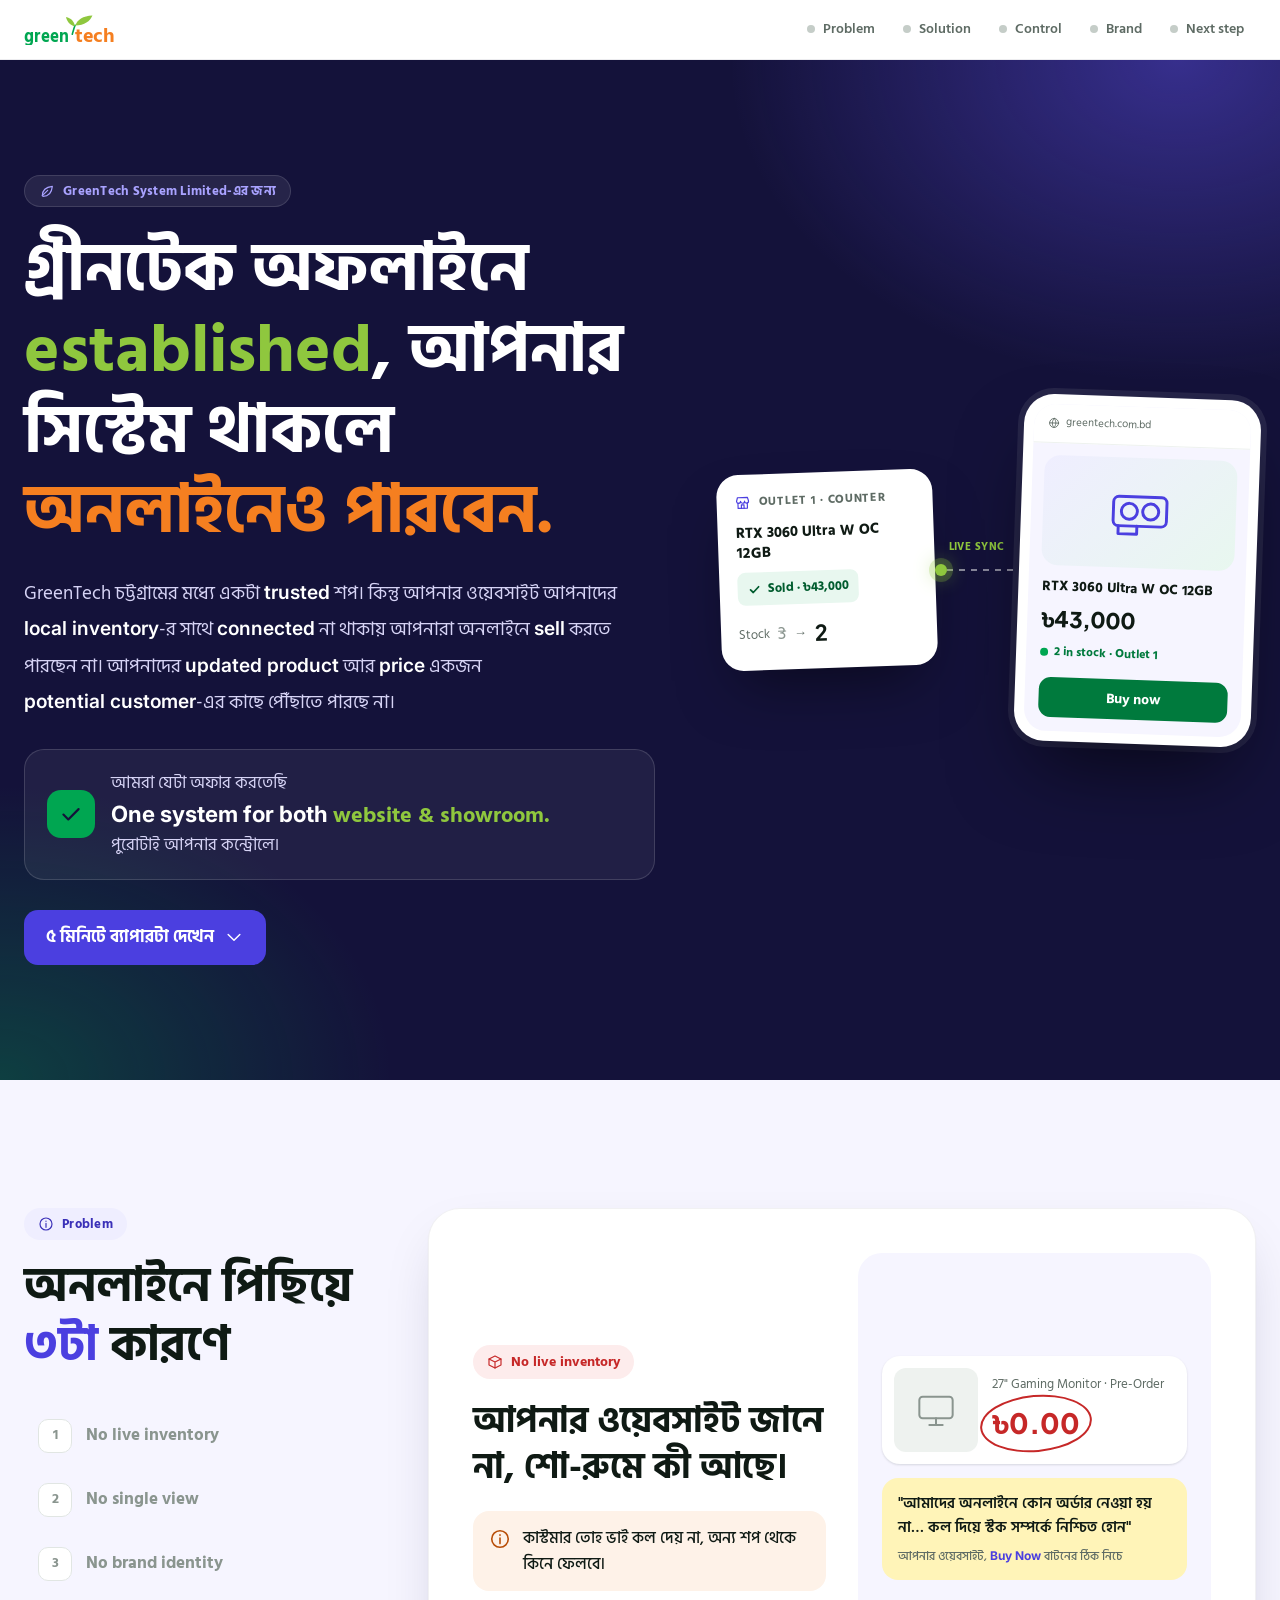
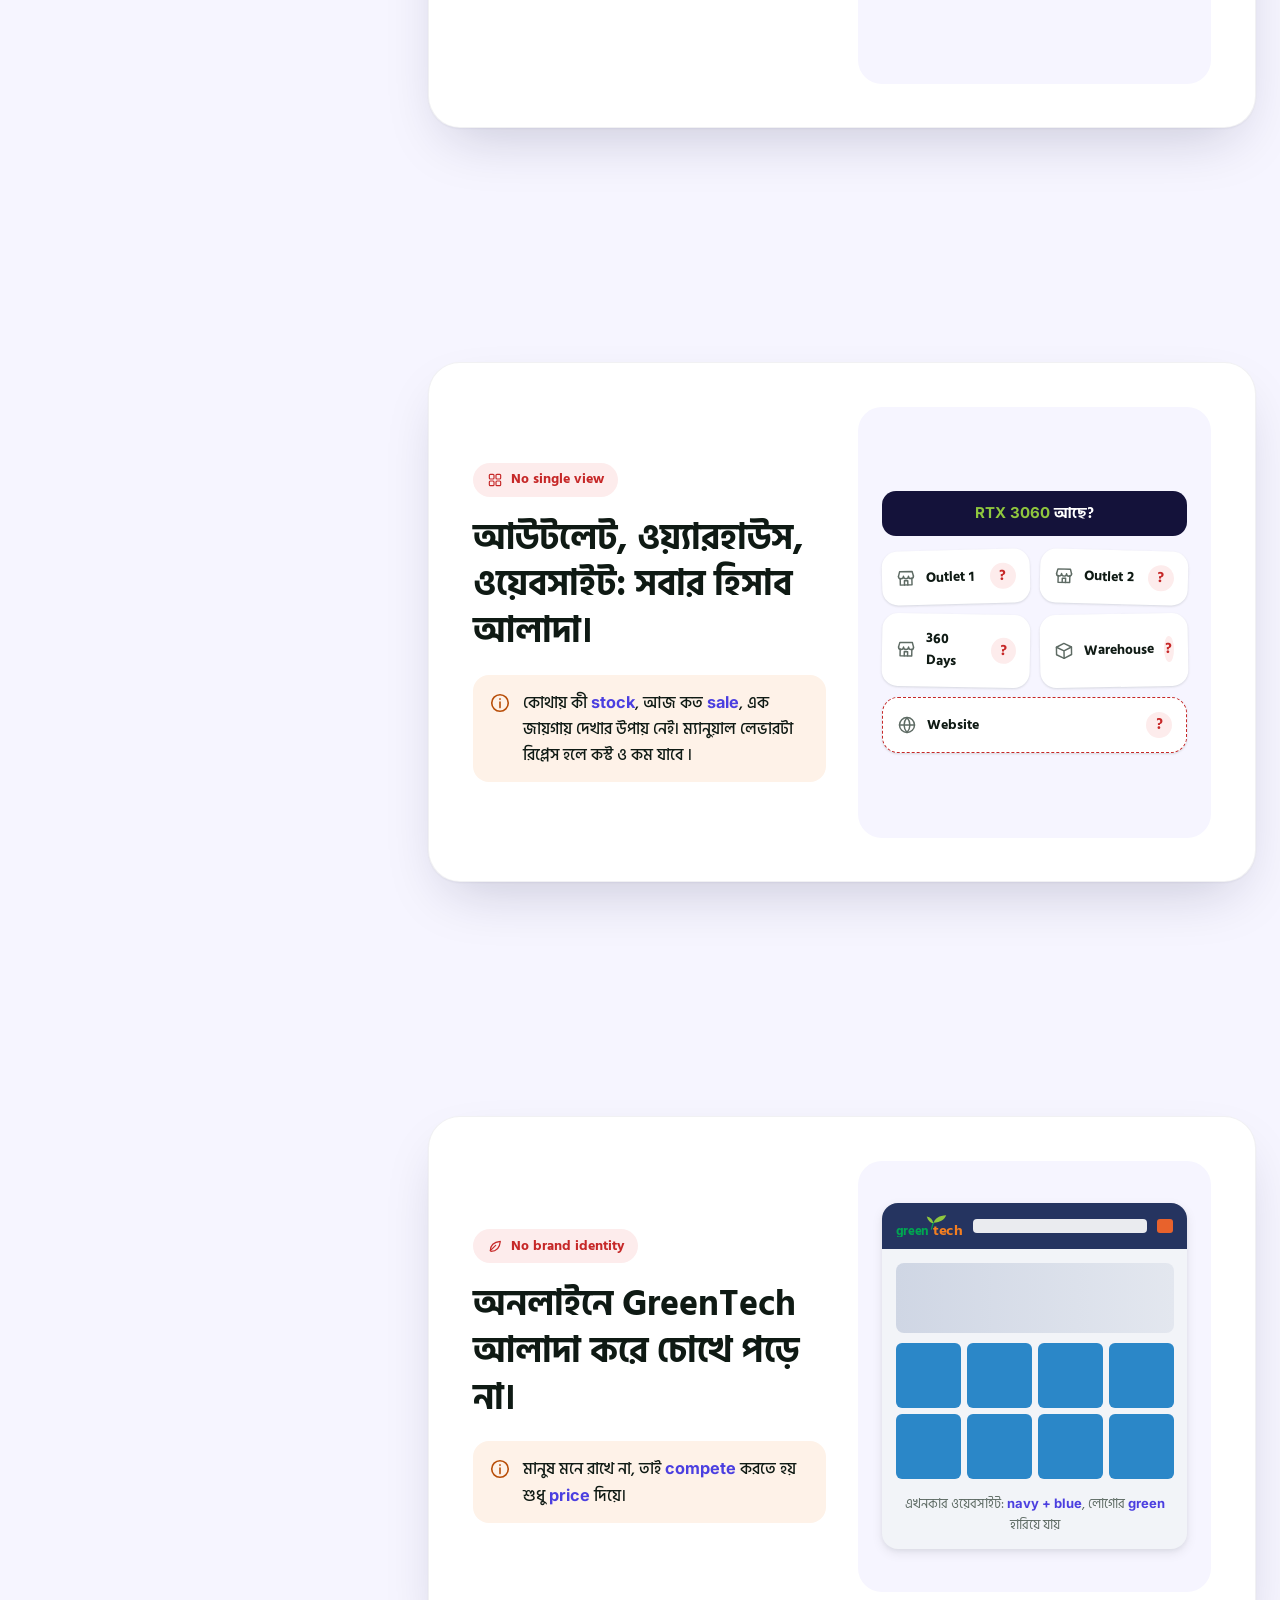
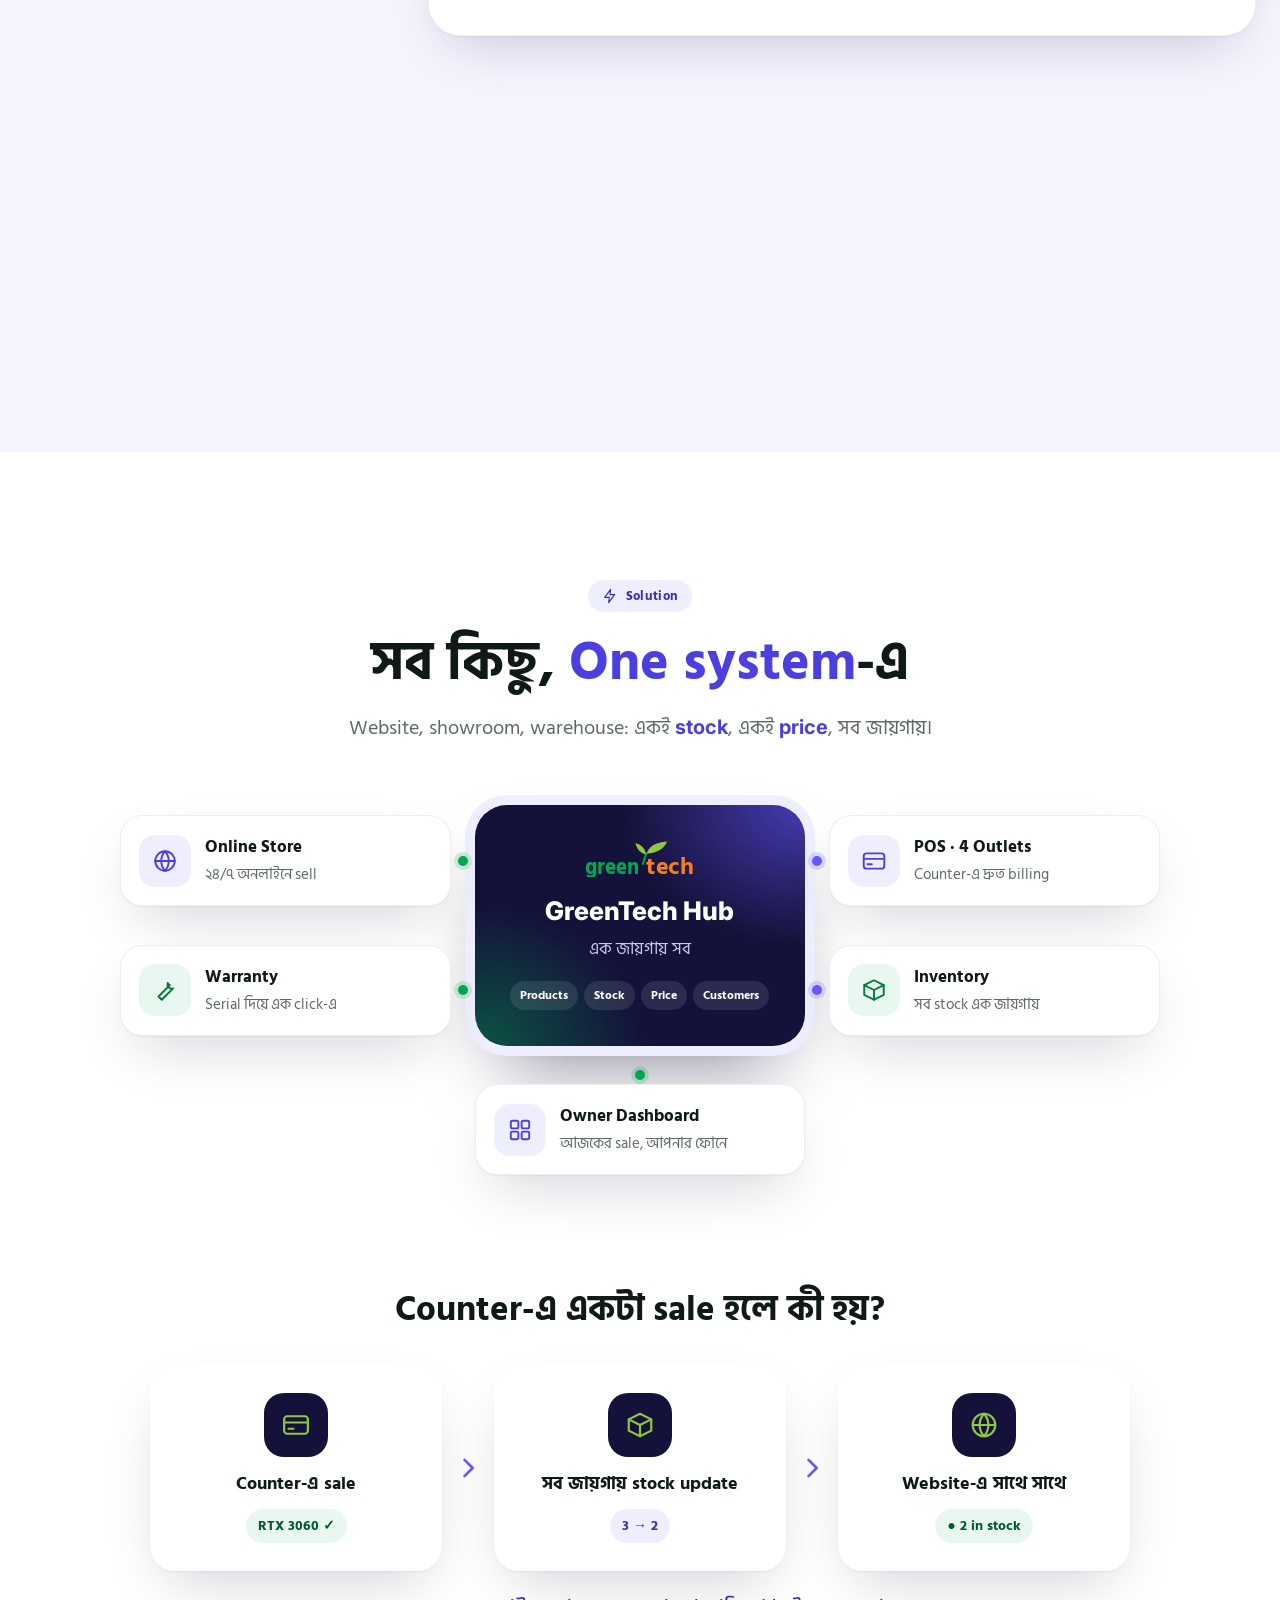
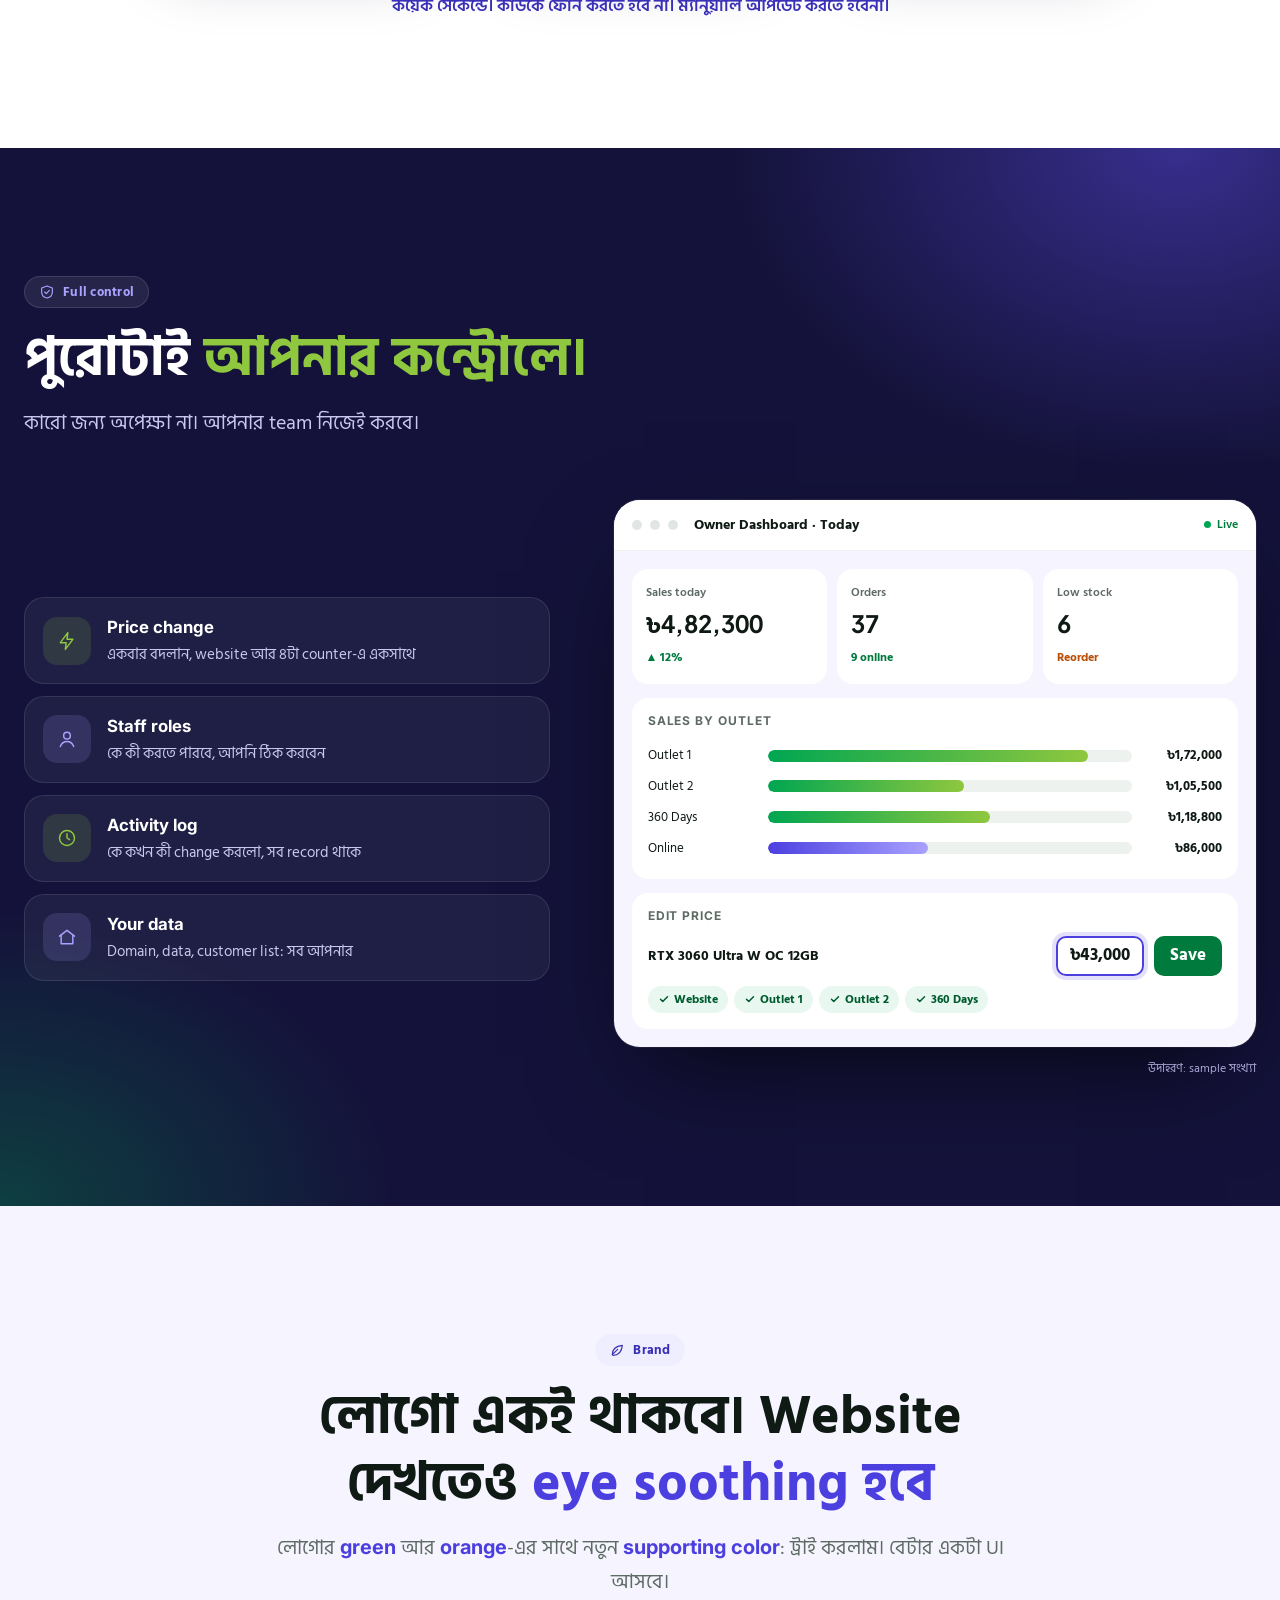
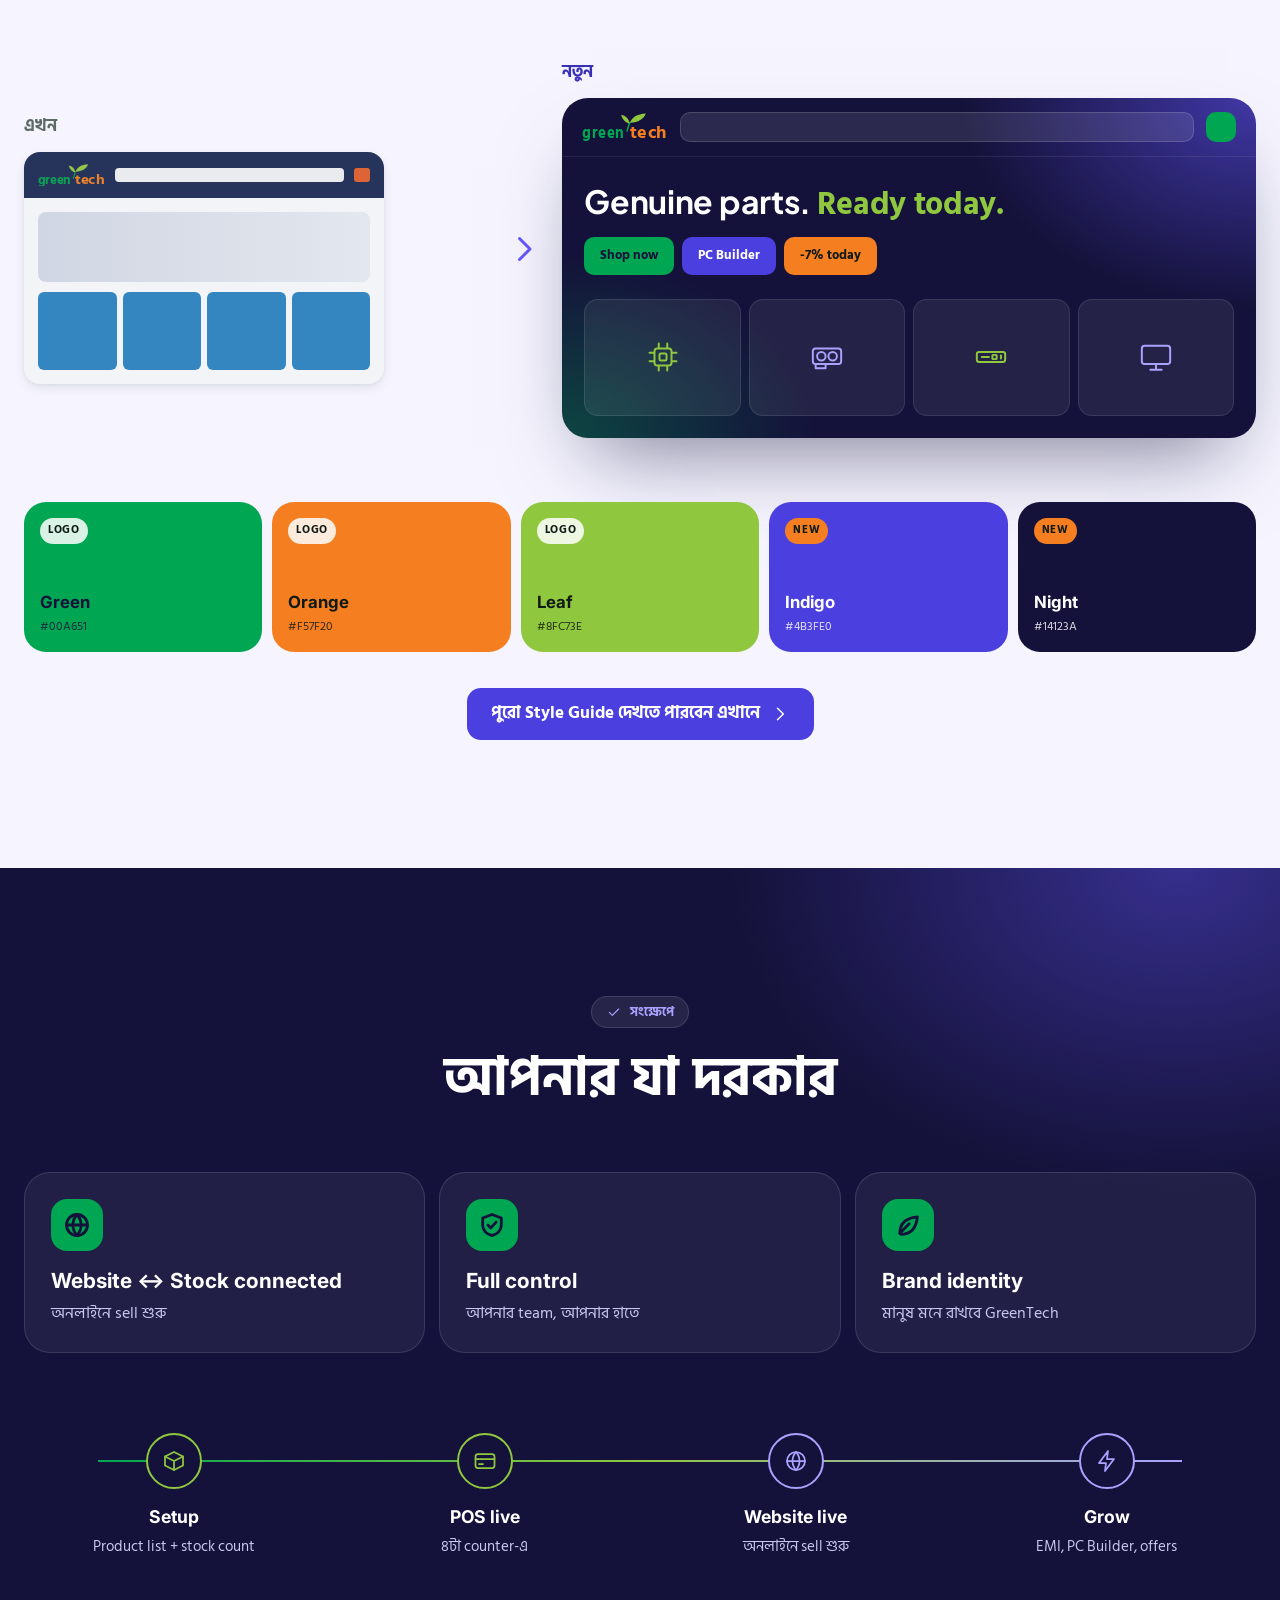
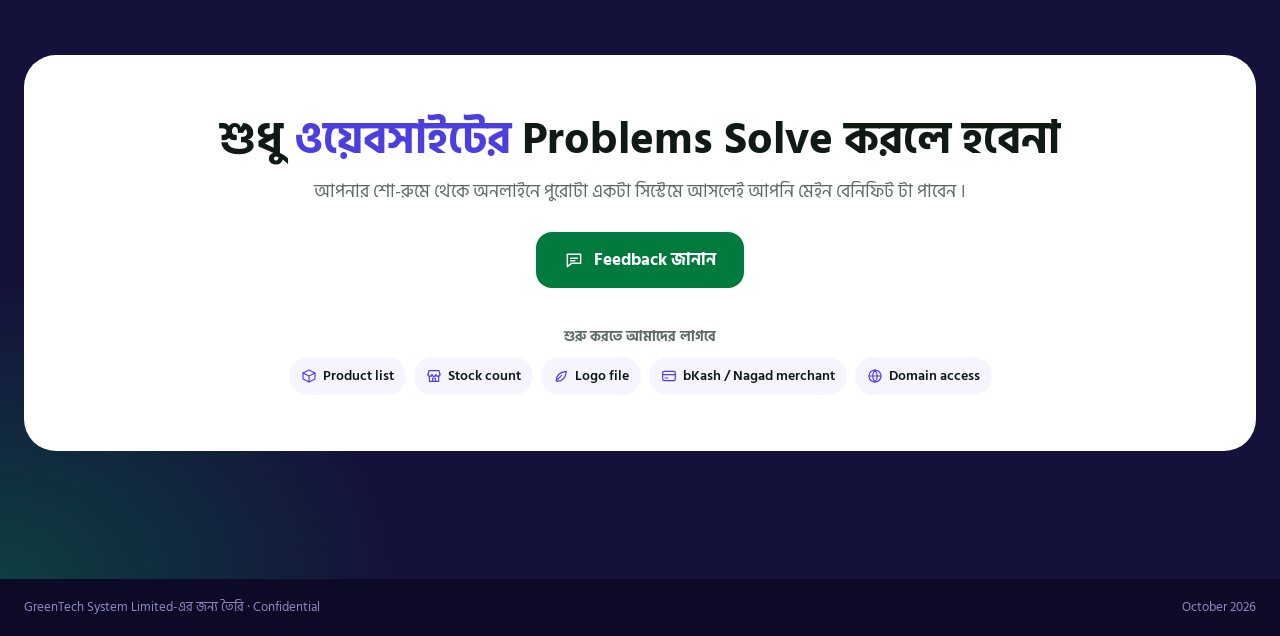
==== index.html @ 2c5db4b5 "GreenTech proposal, style guide and draft designs - Proposal as the main page (index.html): Bangla-f" ====
<!doctype html>
<html lang="bn">
  <head>
    <meta charset="utf-8" />
    <meta name="viewport" content="width=device-width, initial-scale=1" />
    <title>GreenTech — One System for Website &amp; Showroom</title>
    <meta
      name="description"
      content="GreenTech System Limited-এর জন্য প্রস্তাব: website আর showroom-এর জন্য one system — live stock, POS, full control।"
    />
    <meta name="theme-color" content="#14123A" />
    <meta name="robots" content="noindex" />
    <link rel="icon" href="assets/img/favicon.svg" type="image/svg+xml" />
    <link rel="preconnect" href="https://fonts.googleapis.com" />
    <link rel="preconnect" href="https://fonts.gstatic.com" crossorigin />
    <link
      href="https://fonts.googleapis.com/css2?family=Anek+Bangla:wght@600;700;800&family=Hind+Siliguri:wght@400;500;600;700&family=Inter:wght@400;500;600;700;800&family=Nunito:wght@900&family=Plus+Jakarta+Sans:wght@700;800&display=swap"
      rel="stylesheet"
    />
    <link rel="stylesheet" href="assets/css/tokens.css" />
    <link rel="stylesheet" href="assets/css/main.css" />
    <link rel="stylesheet" href="assets/css/proposal.css" />
    <script src="assets/js/icons.js" defer></script>
    <script src="assets/js/proposal.js"></script>
  </head>
  <body>
    <a class="skip-link" href="#problem">মূল অংশে যান</a>

    <!-- ================= TOP BAR ================= -->
    <header class="pbar">
      <div class="container">
        <a href="#top" class="logo" aria-label="GreenTech — উপরে যান">
          <svg viewBox="0 0 196 64" role="img" aria-hidden="true">
            <path
              class="lg-s"
              d="M103 41C105 34 106.5 28 109 22"
              fill="none"
              stroke-width="3.4"
              stroke-linecap="round"
            />
            <path
              class="lg-l"
              d="M108.5 24C100 22.5 92.5 15.5 89.5 4 100 6 107 13 108.5 24Z"
            />
            <path
              class="lg-l"
              d="M109.5 22.5C113.5 10 125.5 2 146 1 141 13.5 129 21.5 109.5 22.5Z"
            />
            <text
              y="58"
              font-family="Nunito, 'Arial Rounded MT Bold', 'Plus Jakarta Sans', Arial, sans-serif"
              font-weight="900"
              font-size="40"
            >
              <tspan
                class="lg-g"
                x="0"
                textLength="106"
                lengthAdjust="spacingAndGlyphs"
              >
                green
              </tspan>
              <tspan
                class="lg-t"
                x="109"
                textLength="84"
                lengthAdjust="spacingAndGlyphs"
              >
                tech
              </tspan>
            </text>
          </svg>
        </a>
        <nav class="pbar__nav" aria-label="Sections">
          <a href="#problem" data-short="Problem">Problem</a>
          <a href="#solution" data-short="Solution">Solution</a>
          <a href="#control" data-short="Control">Control</a>
          <a href="#brand" data-short="Brand">Brand</a>
          <a href="#next" data-short="Next step">Next step</a>
        </nav>
        <span class="pbar__now" aria-live="polite">Overview</span>
      </div>
      <div class="pbar__progress" aria-hidden="true"></div>
    </header>

    <main>
      <!-- ================= HERO ================= -->
      <section class="hero2 night" id="top" aria-labelledby="hero-h">
        <div class="container">
          <div>
            <span class="pill-label"
              ><svg class="ico"><use href="#i-leaf" /></svg>GreenTech System
              Limited-এর জন্য</span
            >
            <h1 id="hero-h">
              গ্রীনটেক অফলাইনে <span class="kw">established</span>, আপনার
              সিস্টেম থাকলে <span class="kw kw--alt">অনলাইনেও পারবেন.</span>
            </h1>
            <p class="hero2__lead">
              GreenTech চট্টগ্রামের মধ্যে একটা
              <span class="kw">trusted</span> শপ। কিন্তু আপনার ওয়েবসাইট আপনাদের
              <span class="kw">local inventory</span>-র সাথে
              <span class="kw">connected</span> না থাকায় আপনারা অনলাইনে
              <span class="kw">sell</span> করতে পারছেন না। আপনাদের
              <span class="kw">updated product</span> আর
              <span class="kw">price</span> একজন
              <span class="kw">potential customer</span>-এর কাছে পৌঁছাতে পারছে
              না।
            </p>
            <div class="offer">
              <div class="offer__icon">
                <svg class="ico"><use href="#i-check" /></svg>
              </div>
              <p>
                আমরা যেটা অফার করতেছি<strong
                  >One system for both <em>website &amp; showroom.</em></strong
                >পুরোটাই আপনার কন্ট্রোলে।
              </p>
            </div>
            <a href="#problem" class="hero2__cta"
              >৫ মিনিটে ব্যাপারটা দেখেন
              <svg class="ico"><use href="#i-chev-d" /></svg
            ></a>
          </div>

          <!-- one glance: counter sale → website updates -->
          <div
            class="sync"
            aria-label="Counter-এ sale হলে website সাথে সাথে update হয়"
          >
            <div class="sync__pos">
              <div class="sync__head">
                <svg class="ico"><use href="#i-store" /></svg>Outlet 1 · Counter
              </div>
              <p class="sync__item">RTX 3060 Ultra W OC 12GB</p>
              <span class="sync__sold"
                ><svg class="ico"><use href="#i-check" /></svg>Sold ·
                ৳43,000</span
              >
              <div class="sync__stock">Stock <s>3</s> → <b>2</b></div>
            </div>
            <div class="sync__line"><span>LIVE SYNC</span></div>
            <div class="sync__phone">
              <div class="sync__screen">
                <div class="sync__url">
                  <svg class="ico"><use href="#i-globe" /></svg>greentech.com.bd
                </div>
                <div class="sync__art">
                  <svg class="ico"><use href="#i-gpu" /></svg>
                </div>
                <div class="sync__body">
                  <b>RTX 3060 Ultra W OC 12GB</b>
                  <div class="sync__price">৳43,000</div>
                  <span class="sync__live">2 in stock · Outlet 1</span>
                  <div class="sync__buy">Buy now</div>
                </div>
              </div>
            </div>
          </div>
        </div>
      </section>

      <!-- ================= PROBLEM (pinned stack) ================= -->
      <section class="sec mist" id="problem" aria-labelledby="prob-h">
        <div class="container probx__grid">
          <div class="probx__side">
            <span class="pill-label"
              ><svg class="ico"><use href="#i-info" /></svg>Problem</span
            >
            <h2 id="prob-h">
              অনলাইনে পিছিয়ে <span class="kw">৩টা</span> কারণে
            </h2>
            <ol class="steps" aria-hidden="true">
              <li><i>1</i>No live inventory</li>
              <li><i>2</i>No single view</li>
              <li><i>3</i>No brand identity</li>
            </ol>
          </div>

          <ol class="stack">
            <li class="scard">
              <div>
                <span class="scard__tag"
                  ><svg class="ico"><use href="#i-box" /></svg>No live
                  inventory</span
                >
                <h3>আপনার ওয়েবসাইট জানে না, শো-রুমে কী আছে।</h3>
                <p class="scard__cost">
                  <svg class="ico"><use href="#i-info" /></svg
                  ><span
                    >কাস্টমার তোহ ভাই কল দেয় না, অন্য শপ থেকে কিনে ফেলবে।</span
                  >
                </p>
              </div>
              <div class="scard__vis">
                <div class="v-zero">
                  <div class="v-zero__card">
                    <div class="v-zero__img">
                      <svg class="ico"><use href="#i-monitor" /></svg>
                    </div>
                    <div>
                      <p>27" Gaming Monitor · Pre-Order</p>
                      <span class="v-zero__price">৳0.00</span>
                    </div>
                  </div>
                  <div class="v-zero__note">
                    "আমাদের অনলাইনে কোন অর্ডার নেওয়া হয় না… কল দিয়ে স্টক
                    সম্পর্কে নিশ্চিত হোন"<small
                      >আপনার ওয়েবসাইট, <span class="kw">Buy Now</span> বাটনের
                      ঠিক নিচে</small
                    >
                  </div>
                </div>
              </div>
            </li>

            <li class="scard">
              <div>
                <span class="scard__tag"
                  ><svg class="ico"><use href="#i-grid" /></svg>No single
                  view</span
                >
                <h3>আউটলেট, ওয়্যারহাউস, ওয়েবসাইট: সবার হিসাব আলাদা।</h3>
                <p class="scard__cost">
                  <svg class="ico"><use href="#i-info" /></svg
                  ><span
                    >কোথায় কী <span class="kw">stock</span>, আজ কত
                    <span class="kw">sale</span>, এক জায়গায় দেখার উপায় নেই।
                    ম্যানুয়াল লেভারটা রিপ্লেস হলে কস্ট ও কম যাবে ।</span
                  >
                </p>
              </div>
              <div class="scard__vis">
                <div class="v-isl">
                  <p class="v-isl__q"><span class="kw">RTX 3060</span> আছে?</p>
                  <div class="v-isl__box">
                    <svg class="ico"><use href="#i-store" /></svg>Outlet 1<b
                      >?</b
                    >
                  </div>
                  <div class="v-isl__box">
                    <svg class="ico"><use href="#i-store" /></svg>Outlet 2<b
                      >?</b
                    >
                  </div>
                  <div class="v-isl__box">
                    <svg class="ico"><use href="#i-store" /></svg>360 Days<b
                      >?</b
                    >
                  </div>
                  <div class="v-isl__box">
                    <svg class="ico"><use href="#i-box" /></svg>Warehouse<b
                      >?</b
                    >
                  </div>
                  <div class="v-isl__box v-isl__box--web">
                    <svg class="ico"><use href="#i-globe" /></svg>Website<b
                      >?</b
                    >
                  </div>
                </div>
              </div>
            </li>

            <li class="scard">
              <div>
                <span class="scard__tag"
                  ><svg class="ico"><use href="#i-leaf" /></svg>No brand
                  identity</span
                >
                <h3>অনলাইনে GreenTech আলাদা করে চোখে পড়ে না।</h3>
                <p class="scard__cost">
                  <svg class="ico"><use href="#i-info" /></svg
                  ><span
                    >মানুষ মনে রাখে না, তাই <span class="kw">compete</span> করতে
                    হয় শুধু <span class="kw">price</span> দিয়ে।</span
                  >
                </p>
              </div>
              <div class="scard__vis">
                <div class="v-bland">
                  <div class="v-bland__bar">
                    <span class="logo"
                      ><svg viewBox="0 0 196 64" role="img" aria-hidden="true">
                        <path
                          class="lg-s"
                          d="M103 41C105 34 106.5 28 109 22"
                          fill="none"
                          stroke-width="3.4"
                          stroke-linecap="round"
                        />
                        <path
                          class="lg-l"
                          d="M108.5 24C100 22.5 92.5 15.5 89.5 4 100 6 107 13 108.5 24Z"
                        />
                        <path
                          class="lg-l"
                          d="M109.5 22.5C113.5 10 125.5 2 146 1 141 13.5 129 21.5 109.5 22.5Z"
                        />
                        <text
                          y="58"
                          font-family="Nunito, 'Arial Rounded MT Bold', Arial, sans-serif"
                          font-weight="900"
                          font-size="40"
                        >
                          <tspan
                            class="lg-g"
                            x="0"
                            textLength="106"
                            lengthAdjust="spacingAndGlyphs"
                          >
                            green
                          </tspan>
                          <tspan
                            class="lg-t"
                            x="109"
                            textLength="84"
                            lengthAdjust="spacingAndGlyphs"
                          >
                            tech
                          </tspan>
                        </text>
                      </svg></span
                    >
                    <i></i><span></span>
                  </div>
                  <div class="v-bland__body">
                    <div class="v-bland__banner"></div>
                    <div class="v-bland__tiles">
                      <i></i><i></i><i></i><i></i><i></i><i></i><i></i><i></i>
                    </div>
                  </div>
                  <p class="v-bland__cap">
                    এখনকার ওয়েবসাইট: <span class="kw">navy + blue</span>, লোগোর
                    <span class="kw">green</span> হারিয়ে যায়
                  </p>
                </div>
              </div>
            </li>
          </ol>
        </div>
      </section>

      <!-- ================= SOLUTION ================= -->
      <section class="sec" id="solution" aria-labelledby="sol-h">
        <div class="container">
          <div class="sec-head sec-head--center reveal">
            <span class="pill-label"
              ><svg class="ico"><use href="#i-bolt" /></svg>Solution</span
            >
            <h2 id="sol-h">সব কিছু, <span class="kw">One system</span>-এ</h2>
            <p>
              Website, showroom, warehouse: একই <span class="kw">stock</span>,
              একই <span class="kw">price</span>, সব জায়গায়।
            </p>
          </div>

          <div class="hub2 reveal">
            <div class="hub2__core">
              <span class="logo"
                ><svg viewBox="0 0 196 64" role="img" aria-hidden="true">
                  <path
                    class="lg-s"
                    d="M103 41C105 34 106.5 28 109 22"
                    fill="none"
                    stroke-width="3.4"
                    stroke-linecap="round"
                  />
                  <path
                    class="lg-l"
                    d="M108.5 24C100 22.5 92.5 15.5 89.5 4 100 6 107 13 108.5 24Z"
                  />
                  <path
                    class="lg-l"
                    d="M109.5 22.5C113.5 10 125.5 2 146 1 141 13.5 129 21.5 109.5 22.5Z"
                  />
                  <text
                    y="58"
                    font-family="Nunito, 'Arial Rounded MT Bold', Arial, sans-serif"
                    font-weight="900"
                    font-size="40"
                  >
                    <tspan
                      class="lg-g"
                      x="0"
                      textLength="106"
                      lengthAdjust="spacingAndGlyphs"
                    >
                      green
                    </tspan>
                    <tspan
                      class="lg-t"
                      x="109"
                      textLength="84"
                      lengthAdjust="spacingAndGlyphs"
                    >
                      tech
                    </tspan>
                  </text>
                </svg></span
              >
              <b>GreenTech Hub</b>
              <p>এক জায়গায় সব</p>
              <ul>
                <li>Products</li>
                <li>Stock</li>
                <li>Price</li>
                <li>Customers</li>
              </ul>
            </div>
            <div class="hnode hnode--1">
              <div class="hnode__icon">
                <svg class="ico"><use href="#i-globe" /></svg>
              </div>
              <div><b>Online Store</b><span>২৪/৭ অনলাইনে sell</span></div>
            </div>
            <div class="hnode hnode--2">
              <div class="hnode__icon">
                <svg class="ico"><use href="#i-wrench" /></svg>
              </div>
              <div><b>Warranty</b><span>Serial দিয়ে এক click-এ</span></div>
            </div>
            <div class="hnode hnode--3">
              <div class="hnode__icon">
                <svg class="ico"><use href="#i-card" /></svg>
              </div>
              <div>
                <b>POS · 4 Outlets</b><span>Counter-এ দ্রুত billing</span>
              </div>
            </div>
            <div class="hnode hnode--4">
              <div class="hnode__icon">
                <svg class="ico"><use href="#i-box" /></svg>
              </div>
              <div><b>Inventory</b><span>সব stock এক জায়গায়</span></div>
            </div>
            <div class="hnode hnode--5">
              <div class="hnode__icon">
                <svg class="ico"><use href="#i-grid" /></svg>
              </div>
              <div>
                <b>Owner Dashboard</b><span>আজকের sale, আপনার ফোনে</span>
              </div>
            </div>
          </div>

          <h3 class="sub2 reveal">Counter-এ একটা sale হলে কী হয়?</h3>
          <div class="chain reveal">
            <div class="chain__step">
              <div class="chain__icon">
                <svg class="ico"><use href="#i-card" /></svg>
              </div>
              <b>Counter-এ sale</b><span class="chain__chip">RTX 3060 ✓</span>
            </div>
            <div class="chain__arrow">
              <svg class="ico"><use href="#i-chev-r" /></svg>
            </div>
            <div class="chain__step">
              <div class="chain__icon">
                <svg class="ico"><use href="#i-box" /></svg>
              </div>
              <b>সব জায়গায় stock update</b
              ><span class="chain__chip chain__chip--ind">3 → 2</span>
            </div>
            <div class="chain__arrow">
              <svg class="ico"><use href="#i-chev-r" /></svg>
            </div>
            <div class="chain__step">
              <div class="chain__icon">
                <svg class="ico"><use href="#i-globe" /></svg>
              </div>
              <b>Website-এ সাথে সাথে</b
              ><span class="chain__chip">● 2 in stock</span>
            </div>
          </div>
          <p class="chain__note reveal">
            কয়েক সেকেন্ডে। কাউকে ফোন করতে হবে না। ম্যানুয়ালি আপডেট করতে হবেনা।
          </p>

          <!-- <h3 class="sub2 reveal">একজন কাস্টমার, দুইটা গল্প</h3>
          <div class="vs reveal">
            <div class="vs__row vs__row--bad">
              <div class="vs__label"><span>এখন</span></div>
              <div class="vs__cell">
                <svg class="ico"><use href="#i-search" /></svg>Google-এ খুঁজলো
              </div>
              <div class="vs__cell">
                <svg class="ico"><use href="#i-info" /></svg>"Call করে জানুন"
              </div>
              <div class="vs__cell">
                <svg class="ico"><use href="#i-phone" /></svg>Call, wait…
              </div>
              <div class="vs__cell">
                <svg class="ico"><use href="#i-x" /></svg>অন্য শপে কিনলো
              </div>
            </div>
            <div class="vs__row vs__row--good">
              <div class="vs__label"><span>One system-এ</span></div>
              <div class="vs__cell">
                <svg class="ico"><use href="#i-search" /></svg>Google-এ খুঁজলো
              </div>
              <div class="vs__cell">
                <svg class="ico"><use href="#i-store" /></svg>"3 in stock" দেখলো
              </div>
              <div class="vs__cell">
                <svg class="ico"><use href="#i-card" /></svg>bKash-এ pay
              </div>
              <div class="vs__cell">
                <svg class="ico"><use href="#i-check" /></svg>১ ঘণ্টায় pickup
              </div>
            </div>
          </div> -->
        </div>
      </section>

      <!-- ================= CONTROL ================= -->
      <section class="sec night" id="control" aria-labelledby="ctl-h">
        <div class="container">
          <div class="sec-head reveal">
            <span class="pill-label"
              ><svg class="ico"><use href="#i-shield" /></svg>Full control</span
            >
            <h2 id="ctl-h">পুরোটাই <span class="kw">আপনার কন্ট্রোলে।</span></h2>
            <p>কারো জন্য অপেক্ষা না। আপনার team নিজেই করবে।</p>
          </div>

          <div class="ctl2">
            <div class="ctl2__list reveal">
              <div class="ctl2__item">
                <div class="ctl2__icon">
                  <svg class="ico"><use href="#i-bolt" /></svg>
                </div>
                <div>
                  <b>Price change</b
                  ><span>একবার বদলান, website আর ৪টা counter-এ একসাথে</span>
                </div>
              </div>
              <div class="ctl2__item">
                <div class="ctl2__icon">
                  <svg class="ico"><use href="#i-user" /></svg>
                </div>
                <div>
                  <b>Staff roles</b
                  ><span>কে কী করতে পারবে, আপনি ঠিক করবেন</span>
                </div>
              </div>
              <div class="ctl2__item">
                <div class="ctl2__icon">
                  <svg class="ico"><use href="#i-clock" /></svg>
                </div>
                <div>
                  <b>Activity log</b
                  ><span>কে কখন কী change করলো, সব record থাকে</span>
                </div>
              </div>
              <div class="ctl2__item">
                <div class="ctl2__icon">
                  <svg class="ico"><use href="#i-home" /></svg>
                </div>
                <div>
                  <b>Your data</b
                  ><span>Domain, data, customer list: সব আপনার</span>
                </div>
              </div>
            </div>

            <div class="reveal">
              <div class="dash" aria-label="Owner dashboard (example)">
                <div class="dash__bar">
                  <i></i><i></i><i></i><span>Owner Dashboard · Today</span
                  ><small>Live</small>
                </div>
                <div class="dash__body">
                  <div class="kpis">
                    <div class="kpi">
                      <small>Sales today</small><b>৳4,82,300</b><em>▲ 12%</em>
                    </div>
                    <div class="kpi">
                      <small>Orders</small><b>37</b><em>9 online</em>
                    </div>
                    <div class="kpi">
                      <small>Low stock</small><b>6</b
                      ><em class="warn">Reorder</em>
                    </div>
                  </div>
                  <div class="dash__panel">
                    <h4>Sales by outlet</h4>
                    <ul class="bars3">
                      <li>
                        <span>Outlet 1</span><i><b style="width: 88%"></b></i
                        ><span>৳1,72,000</span>
                      </li>
                      <li>
                        <span>Outlet 2</span><i><b style="width: 54%"></b></i
                        ><span>৳1,05,500</span>
                      </li>
                      <li>
                        <span>360 Days</span><i><b style="width: 61%"></b></i
                        ><span>৳1,18,800</span>
                      </li>
                      <li>
                        <span>Online</span><i><b style="width: 44%"></b></i
                        ><span>৳86,000</span>
                      </li>
                    </ul>
                  </div>
                  <div class="dash__panel">
                    <h4>Edit price</h4>
                    <div class="edit">
                      <p>RTX 3060 Ultra W OC 12GB</p>
                      <span class="edit__price">৳43,000</span>
                      <button class="edit__save" type="button">Save</button>
                      <div class="edit__sync">
                        <span
                          ><svg class="ico"><use href="#i-check" /></svg
                          >Website</span
                        ><span
                          ><svg class="ico"><use href="#i-check" /></svg>Outlet
                          1</span
                        ><span
                          ><svg class="ico"><use href="#i-check" /></svg>Outlet
                          2</span
                        ><span
                          ><svg class="ico"><use href="#i-check" /></svg>360
                          Days</span
                        >
                      </div>
                    </div>
                  </div>
                </div>
              </div>
              <p class="illus">উদাহরণ: sample সংখ্যা</p>
            </div>
          </div>
        </div>
      </section>

      <!-- ================= BRAND ================= -->
      <section class="sec mist" id="brand" aria-labelledby="brand-h">
        <div class="container">
          <div class="sec-head sec-head--center reveal">
            <span class="pill-label"
              ><svg class="ico"><use href="#i-leaf" /></svg>Brand</span
            >
            <h2 id="brand-h">
              লোগো একই থাকবে। Website দেখতেও
              <span class="kw"> eye soothing হবে</span>
            </h2>
            <p>
              লোগোর <span class="kw">green</span> আর
              <span class="kw">orange</span>-এর সাথে নতুন
              <span class="kw">supporting color</span>: ট্রাই করলাম। বেটার একটা
              UI আসবে।
            </p>
          </div>

          <div class="ba reveal">
            <div>
              <span class="ba__label ba__label--old">এখন</span>
              <div class="v-bland ba__old">
                <div class="v-bland__bar">
                  <span class="logo"
                    ><svg viewBox="0 0 196 64" role="img" aria-hidden="true">
                      <path
                        class="lg-s"
                        d="M103 41C105 34 106.5 28 109 22"
                        fill="none"
                        stroke-width="3.4"
                        stroke-linecap="round"
                      />
                      <path
                        class="lg-l"
                        d="M108.5 24C100 22.5 92.5 15.5 89.5 4 100 6 107 13 108.5 24Z"
                      />
                      <path
                        class="lg-l"
                        d="M109.5 22.5C113.5 10 125.5 2 146 1 141 13.5 129 21.5 109.5 22.5Z"
                      />
                      <text
                        y="58"
                        font-family="Nunito, 'Arial Rounded MT Bold', Arial, sans-serif"
                        font-weight="900"
                        font-size="40"
                      >
                        <tspan
                          class="lg-g"
                          x="0"
                          textLength="106"
                          lengthAdjust="spacingAndGlyphs"
                        >
                          green
                        </tspan>
                        <tspan
                          class="lg-t"
                          x="109"
                          textLength="84"
                          lengthAdjust="spacingAndGlyphs"
                        >
                          tech
                        </tspan>
                      </text>
                    </svg></span
                  >
                  <i></i><span></span>
                </div>
                <div class="v-bland__body">
                  <div class="v-bland__banner"></div>
                  <div class="v-bland__tiles"><i></i><i></i><i></i><i></i></div>
                </div>
              </div>
            </div>
            <div class="ba__arrow">
              <svg class="ico"><use href="#i-chev-r" /></svg>
            </div>
            <div>
              <span class="ba__label ba__label--new">নতুন</span>
              <div class="ba__new">
                <div class="ba__nav">
                  <span class="logo"
                    ><svg viewBox="0 0 196 64" role="img" aria-hidden="true">
                      <path
                        class="lg-s"
                        d="M103 41C105 34 106.5 28 109 22"
                        fill="none"
                        stroke-width="3.4"
                        stroke-linecap="round"
                      />
                      <path
                        class="lg-l"
                        d="M108.5 24C100 22.5 92.5 15.5 89.5 4 100 6 107 13 108.5 24Z"
                      />
                      <path
                        class="lg-l"
                        d="M109.5 22.5C113.5 10 125.5 2 146 1 141 13.5 129 21.5 109.5 22.5Z"
                      />
                      <text
                        y="58"
                        font-family="Nunito, 'Arial Rounded MT Bold', Arial, sans-serif"
                        font-weight="900"
                        font-size="40"
                      >
                        <tspan
                          class="lg-g"
                          x="0"
                          textLength="106"
                          lengthAdjust="spacingAndGlyphs"
                        >
                          green
                        </tspan>
                        <tspan
                          class="lg-t"
                          x="109"
                          textLength="84"
                          lengthAdjust="spacingAndGlyphs"
                        >
                          tech
                        </tspan>
                      </text>
                    </svg></span
                  >
                  <i></i><span></span>
                </div>
                <div class="ba__hero">
                  <h4>Genuine parts. <em>Ready today.</em></h4>
                  <div class="ba__row">
                    <span
                      class="ba__btn"
                      style="
                        background: var(--green-500);
                        color: var(--night-900);
                      "
                      >Shop now</span
                    >
                    <span
                      class="ba__btn"
                      style="background: var(--indigo-600); color: #fff"
                      >PC Builder</span
                    >
                    <span
                      class="ba__btn"
                      style="
                        background: var(--orange-500);
                        color: var(--ink-900);
                      "
                      >-7% today</span
                    >
                  </div>
                </div>
                <div class="ba__chips">
                  <i
                    ><svg class="ico"><use href="#i-cpu" /></svg></i
                  ><i
                    ><svg class="ico"><use href="#i-gpu" /></svg></i
                  ><i
                    ><svg class="ico"><use href="#i-ssd" /></svg></i
                  ><i
                    ><svg class="ico"><use href="#i-monitor" /></svg
                  ></i>
                </div>
              </div>
            </div>
          </div>

          <div class="palette reveal">
            <div
              class="sw"
              style="background: var(--green-500); color: var(--night-900)"
            >
              <small>Logo</small>
              <div><b>Green</b><span>#00A651</span></div>
            </div>
            <div
              class="sw"
              style="background: var(--orange-500); color: var(--ink-900)"
            >
              <small>Logo</small>
              <div><b>Orange</b><span>#F57F20</span></div>
            </div>
            <div
              class="sw"
              style="background: var(--leaf-500); color: var(--ink-900)"
            >
              <small>Logo</small>
              <div><b>Leaf</b><span>#8FC73E</span></div>
            </div>
            <div
              class="sw sw--new"
              style="background: var(--indigo-600); color: #fff"
            >
              <small>New</small>
              <div><b>Indigo</b><span>#4B3FE0</span></div>
            </div>
            <div
              class="sw sw--new"
              style="background: var(--night-900); color: #fff"
            >
              <small>New</small>
              <div><b>Night</b><span>#14123A</span></div>
            </div>
          </div>

          <div class="brand-cta reveal">
            <a href="style-guide.html" class="btn-ind"
              >পুরো Style Guide দেখতে পারবেন এখানে
              <svg class="ico"><use href="#i-chev-r" /></svg
            ></a>
          </div>
        </div>
      </section>

      <!-- ================= NEXT STEP ================= -->
      <section class="sec night" id="next" aria-labelledby="next-h">
        <div class="container">
          <div class="sec-head sec-head--center reveal">
            <span class="pill-label"
              ><svg class="ico"><use href="#i-check" /></svg>সংক্ষেপে</span
            >
            <h2 id="next-h">আপনার যা দরকার</h2>
          </div>

          <div class="wins reveal">
            <div class="win">
              <div class="win__icon">
                <svg class="ico"><use href="#i-globe" /></svg>
              </div>
              <b>Website ↔ Stock connected</b><span>অনলাইনে sell শুরু</span>
            </div>
            <div class="win">
              <div class="win__icon">
                <svg class="ico"><use href="#i-shield" /></svg>
              </div>
              <b>Full control</b><span>আপনার team, আপনার হাতে</span>
            </div>
            <div class="win">
              <div class="win__icon">
                <svg class="ico"><use href="#i-leaf" /></svg>
              </div>
              <b>Brand identity</b><span>মানুষ মনে রাখবে GreenTech</span>
            </div>
          </div>

          <ol class="road reveal">
            <li>
              <i
                ><svg class="ico"><use href="#i-box" /></svg></i
              ><b>Setup</b><span>Product list + stock count</span>
            </li>
            <li>
              <i
                ><svg class="ico"><use href="#i-card" /></svg></i
              ><b>POS live</b><span>৪টা counter-এ</span>
            </li>
            <li>
              <i
                ><svg class="ico"><use href="#i-globe" /></svg></i
              ><b>Website live</b><span>অনলাইনে sell শুরু</span>
            </li>
            <li>
              <i
                ><svg class="ico"><use href="#i-bolt" /></svg></i
              ><b>Grow</b><span>EMI, PC Builder, offers</span>
            </li>
          </ol>

          <div class="meet reveal">
            <h3>
              শুধু <span class="kw"> ওয়েবসাইটের </span> Problems Solve করলে
              হবেনা
            </h3>
            <p>
              আপনার শো-রুমে থেকে অনলাইনে পুরোটা একটা সিস্টেমে আসলেই আপনি মেইন
              বেনিফিট টা পাবেন ।
            </p>
            <a href="https://jubaer.live" target="_blank" rel="noopener" class="meet__btn"
              ><svg class="ico"><use href="#i-chat" /></svg>Feedback জানান</a
            >
            <div class="needs2">
              <p>শুরু করতে আমাদের লাগবে</p>
              <span
                ><svg class="ico"><use href="#i-box" /></svg>Product list</span
              >
              <span
                ><svg class="ico"><use href="#i-store" /></svg>Stock count</span
              >
              <span
                ><svg class="ico"><use href="#i-leaf" /></svg>Logo file</span
              >
              <span
                ><svg class="ico"><use href="#i-card" /></svg>bKash / Nagad
                merchant</span
              >
              <span
                ><svg class="ico"><use href="#i-globe" /></svg>Domain
                access</span
              >
            </div>
          </div>
        </div>
      </section>
    </main>

    <footer class="p-foot">
      <div class="container">
        <span>GreenTech System Limited-এর জন্য তৈরি · Confidential</span
        ><span>October 2026</span>
      </div>
    </footer>
  </body>
</html>
---- assets/css/tokens.css ----
/* =========================================================
   GreenTech Design Tokens  ·  v1.0
   Source of truth for color, type, spacing, radius, shadow.
   Brand colors are sampled from the official logo PNG:
     green  #00A651 · orange #F57F20 · leaf #8FC73E
   ========================================================= */

:root {
  /* ---- Brand: Green (from "green" wordmark) ---- */
  --green-50:  #E8F7EF;
  --green-100: #C6EBD6;
  --green-200: #94D9B2;
  --green-500: #00A651; /* logo — large text, icons, fills only (3.2:1 on white) */
  --green-600: #008F46;
  --green-700: #007A3D; /* text + primary buttons (5.0:1 on white) */
  --green-800: #005C2E;
  --green-900: #0B3B24; /* dark surfaces */
  --green-950: #062417;

  /* ---- Brand: Orange (from "tech" wordmark) ---- */
  --orange-50:  #FEF2E8;
  --orange-100: #FDDCC1;
  --orange-500: #F57F20; /* logo — fills with INK text only (6.7:1) */
  --orange-600: #DE6A0C;
  --orange-700: #B84E08; /* orange text on white (5.1:1) */

  /* ---- Brand: Leaf (from the sprout) ---- */
  --leaf-50:  #F2F9E8;
  --leaf-100: #E1F1CB;
  --leaf-500: #8FC73E; /* decorative; leaf text on green-900 = 6.3:1 */
  --leaf-700: #5B8A1E;

  /* ---- Supporting: Indigo + Night (website only — the logo is unchanged) ----
     Cool, saturated counterpart to green/orange: keeps pages lively but calm.
     Logo on Night: green 5.6:1, orange 7.6:1, leaf 8.8:1. */
  --indigo-50:  #EFEEFF;
  --indigo-100: #DEDBFF;
  --indigo-300: #A9A2FF; /* text/links on Night (7.9:1) */
  --indigo-500: #6656FF;
  --indigo-600: #4B3FE0; /* supporting color — white text 6.8:1 */
  --indigo-700: #3A30B8;
  --night-800:  #1F1B52;
  --night-900:  #14123A; /* dark surfaces */
  --night-950:  #0C0A26;
  --mist:       #F6F5FF; /* soothing light section background */

  /* ---- Neutrals (green-tinted ink) ---- */
  --ink-900: #0F1A14; /* 17.8:1 on white */
  --ink-700: #334139;
  --ink-500: #5E6B64; /* 5.6:1 on white — min for secondary text */
  --ink-400: #8A958F; /* placeholders, disabled */
  --ink-300: #C5CDC8;
  --ink-200: #E1E6E3; /* borders */
  --ink-100: #EEF2EF;
  --ink-50:  #F6F8F7; /* page background */
  --white:   #FFFFFF;

  /* ---- Feedback ---- */
  --danger-600:  #C62828; --danger-50:  #FDECEC;
  --warning-700: #8A5300; --warning-50: #FFF4E0;
  --info-700:    #1D5F99; --info-50:    #E8F2FB;

  /* ---- Semantic aliases (use these in components) ---- */
  --color-bg:             var(--ink-50);
  --color-surface:        var(--white);
  --color-surface-muted:  var(--ink-100);
  --color-text:           var(--ink-900);
  --color-text-muted:     var(--ink-500);
  --color-border:         var(--ink-200);
  --color-primary:        var(--green-700);
  --color-primary-hover:  var(--green-800);
  --color-brand:          var(--green-500);
  --color-accent:         var(--orange-500);
  --color-accent-hover:   var(--orange-600);
  --color-accent-text:    var(--orange-700);
  --color-focus:          var(--orange-500);
  --color-dark:           var(--green-900);
  --color-support:        var(--indigo-600);
  --color-night:          var(--night-900);

  /* ---- Typography ---- */
  --font-display: "Plus Jakarta Sans", "Hind Siliguri", system-ui, -apple-system, "Segoe UI", sans-serif;
  --font-sans:    "Inter", "Hind Siliguri", system-ui, -apple-system, "Segoe UI", sans-serif;
  --font-bn:      "Hind Siliguri", "Noto Sans Bengali", sans-serif;

  --text-xs:   0.75rem;   /* 12 — legal, meta */
  --text-sm:   0.875rem;  /* 14 — UI, card text */
  --text-base: 1rem;      /* 16 — body */
  --text-lg:   1.125rem;  /* 18 — lead */
  --text-xl:   1.25rem;   /* 20 — card price, h4 */
  --text-2xl:  1.5rem;    /* 24 — h3 */
  --text-3xl:  1.875rem;  /* 30 — h2 */
  --text-4xl:  2.25rem;   /* 36 — h1 (page) */
  --text-5xl:  3rem;      /* 48 — hero */

  --leading-tight: 1.2;
  --leading-snug:  1.35;
  --leading-body:  1.6;

  /* ---- Spacing (4px grid) ---- */
  --space-1: 4px;  --space-2: 8px;  --space-3: 12px; --space-4: 16px;
  --space-5: 20px; --space-6: 24px; --space-8: 32px; --space-10: 40px;
  --space-12: 48px; --space-16: 64px; --space-20: 80px;

  /* ---- Radius ---- */
  --radius-sm: 6px;
  --radius-md: 10px;
  --radius-lg: 14px;
  --radius-xl: 20px;
  --radius-pill: 999px;

  /* ---- Elevation ---- */
  --shadow-sm: 0 1px 2px rgba(15, 26, 20, .06), 0 1px 3px rgba(15, 26, 20, .08);
  --shadow-md: 0 4px 12px rgba(15, 26, 20, .08), 0 2px 4px rgba(15, 26, 20, .05);
  --shadow-lg: 0 16px 40px rgba(15, 26, 20, .14);

  /* ---- Layout ---- */
  --container: 1280px;
  --gutter: 16px;

  /* ---- Motion ---- */
  --ease: cubic-bezier(.2, .7, .2, 1);
  --dur: 180ms;
}

@media (min-width: 900px) {
  :root { --gutter: 24px; }
}
---- assets/css/main.css ----
/* =========================================================
   GreenTech UI  ·  base + components + page sections
   Depends on tokens.css
   ========================================================= */

/* ---------- Reset / base ---------- */
*, *::before, *::after { box-sizing: border-box; }
html { -webkit-text-size-adjust: 100%; scroll-behavior: smooth; }
body {
  margin: 0;
  font-family: var(--font-sans);
  font-size: var(--text-base);
  line-height: var(--leading-body);
  color: var(--color-text);
  background: var(--color-bg);
  -webkit-font-smoothing: antialiased;
  overflow-x: hidden;
}
img, svg { display: block; max-width: 100%; }
a { color: inherit; text-decoration: none; }
button, input, select, textarea { font: inherit; color: inherit; }
button { cursor: pointer; }
h1, h2, h3, h4 { font-family: var(--font-display); line-height: var(--leading-tight); margin: 0; letter-spacing: -0.01em; }
p { margin: 0; }
ul, ol { margin: 0; padding: 0; list-style: none; }
:lang(bn), .bn { font-family: var(--font-bn); }
:focus-visible { outline: 3px solid var(--color-focus); outline-offset: 2px; border-radius: 4px; }
.sr-only { position: absolute; width: 1px; height: 1px; padding: 0; margin: -1px; overflow: hidden; clip: rect(0 0 0 0); white-space: nowrap; border: 0; }
.skip-link { position: absolute; left: 8px; top: -60px; z-index: 100; background: var(--ink-900); color: #fff; padding: 8px 14px; border-radius: var(--radius-sm); }
.skip-link:focus { top: 8px; }

.ico { width: 20px; height: 20px; fill: none; stroke: currentColor; stroke-width: 1.75; stroke-linecap: round; stroke-linejoin: round; flex: none; }
.ico--sm { width: 16px; height: 16px; }
.ico--lg { width: 28px; height: 28px; }

.container { width: 100%; max-width: var(--container); margin-inline: auto; padding-inline: var(--gutter); }
.num { font-variant-numeric: tabular-nums; }

/* ---------- Logo ---------- */
.logo { display: inline-flex; align-items: center; }
.logo svg { height: 44px; width: auto; }
.logo .lg-g { fill: var(--green-500); }
.logo .lg-t { fill: var(--orange-500); }
.logo .lg-l { fill: var(--leaf-500); }
.logo .lg-s { stroke: var(--green-500); }
.logo--mono .lg-g, .logo--mono .lg-t, .logo--mono .lg-l { fill: #fff; }
.logo--mono .lg-s { stroke: #fff; }

/* ---------- Buttons ---------- */
.btn {
  --h: 44px;
  display: inline-flex; align-items: center; justify-content: center; gap: var(--space-2);
  height: var(--h); padding: 0 var(--space-5);
  border: 1.5px solid transparent; border-radius: var(--radius-md);
  font-weight: 600; font-size: var(--text-sm); line-height: 1; white-space: nowrap;
  transition: background var(--dur) var(--ease), border-color var(--dur) var(--ease), color var(--dur) var(--ease), transform var(--dur) var(--ease);
}
.btn:active { transform: translateY(1px); }
.btn--primary { background: var(--color-primary); color: #fff; }
.btn--primary:hover { background: var(--color-primary-hover); }
.btn--accent { background: var(--color-accent); color: var(--ink-900); }
.btn--accent:hover { background: var(--color-accent-hover); }
.btn--outline { background: var(--white); border-color: var(--ink-300); color: var(--ink-900); }
.btn--outline:hover { border-color: var(--color-primary); color: var(--color-primary); }
.btn--ghost { background: transparent; color: var(--color-primary); }
.btn--ghost:hover { background: var(--green-50); }
.btn--light { background: #fff; color: var(--green-900); }
.btn--light:hover { background: var(--leaf-100); }
.btn--sm { --h: 36px; padding: 0 var(--space-3); font-size: var(--text-sm); border-radius: var(--radius-sm); }
.btn--lg { --h: 52px; padding: 0 var(--space-6); font-size: var(--text-base); }
.btn--block { width: 100%; }
.btn[disabled], .btn.is-disabled { background: var(--ink-100); color: var(--ink-400); border-color: var(--ink-200); cursor: not-allowed; }
.icon-btn {
  display: inline-grid; place-items: center; width: 40px; height: 40px;
  border-radius: var(--radius-md); border: 1.5px solid var(--ink-200); background: #fff; color: var(--ink-700);
  transition: color var(--dur), border-color var(--dur), background var(--dur);
}
.icon-btn:hover { color: var(--color-primary); border-color: var(--color-primary); }
.icon-btn[aria-pressed="true"] { color: var(--danger-600); border-color: var(--danger-600); background: var(--danger-50); }
.icon-btn[aria-pressed="true"] .ico { fill: currentColor; }

/* ---------- Badges & stock ---------- */
.badge {
  display: inline-flex; align-items: center; gap: 4px;
  height: 24px; padding: 0 8px; border-radius: var(--radius-sm);
  font-size: var(--text-xs); font-weight: 700; letter-spacing: .01em; white-space: nowrap;
}
.badge--sale { background: var(--orange-500); color: var(--ink-900); }
.badge--new  { background: var(--green-700); color: #fff; }
.badge--hot  { background: var(--ink-900); color: #fff; }
.badge--soft { background: var(--green-50); color: var(--green-800); }
.badge--leaf { background: var(--leaf-100); color: var(--green-900); }

.stock { display: inline-flex; align-items: center; gap: 6px; font-size: var(--text-sm); font-weight: 600; }
.stock::before { content: ""; width: 8px; height: 8px; border-radius: 50%; background: currentColor; flex: none; }
.stock--in   { color: var(--green-700); }
.stock--low  { color: var(--warning-700); }
.stock--pre  { color: var(--info-700); }
.stock--out  { color: var(--danger-600); }
.stock--call { color: var(--ink-700); }

/* ---------- Price ---------- */
.price { display: flex; align-items: baseline; flex-wrap: wrap; gap: 4px 10px; font-variant-numeric: tabular-nums; }
.price__now { font-family: var(--font-display); font-weight: 800; font-size: var(--text-xl); color: var(--ink-900); }
.price__was { color: var(--ink-500); font-size: var(--text-sm); text-decoration: line-through; }
.price__save { color: var(--color-accent-text); font-size: var(--text-sm); font-weight: 700; }
.price__call { font-family: var(--font-display); font-weight: 700; font-size: var(--text-lg); color: var(--ink-700); }

/* ---------- Form controls ---------- */
.field { display: grid; gap: 6px; }
.field label { font-size: var(--text-sm); font-weight: 600; }
.input, .select {
  height: 44px; width: 100%; padding: 0 14px;
  border: 1.5px solid var(--ink-300); border-radius: var(--radius-md); background: #fff;
  transition: border-color var(--dur), box-shadow var(--dur);
}
.input::placeholder { color: var(--ink-400); }
.input:hover, .select:hover { border-color: var(--ink-400); }
.input:focus, .select:focus { outline: none; border-color: var(--green-700); box-shadow: 0 0 0 3px rgba(0, 166, 81, .2); }
.input.is-error { border-color: var(--danger-600); }
.field__hint { font-size: var(--text-xs); color: var(--ink-500); }
.field__hint.is-error { color: var(--danger-600); }

/* ---------- Top bar ---------- */
.topbar { background: var(--green-900); color: #DCE9E1; font-size: var(--text-xs); }
.topbar .container { display: flex; align-items: center; justify-content: space-between; gap: var(--space-4); min-height: 36px; }
.topbar a { display: inline-flex; align-items: center; gap: 6px; }
.topbar a:hover { color: #fff; }
.topbar__left, .topbar__right { display: flex; align-items: center; gap: var(--space-5); }
.topbar__hl { color: var(--leaf-500); font-weight: 600; }
.topbar .ico { width: 15px; height: 15px; }
@media (max-width: 899px) { .topbar__left > :not(:first-child), .topbar__right > :not(:last-child) { display: none; } }

/* ---------- Header ---------- */
.header { position: sticky; top: 0; z-index: 40; background: #fff; border-bottom: 1px solid var(--ink-200); }
.header__row { display: grid; grid-template-columns: auto 1fr auto; align-items: center; gap: var(--space-6); min-height: 76px; }
.menu-toggle { display: none; }

.search { display: flex; height: 48px; border: 2px solid var(--green-700); border-radius: var(--radius-md); overflow: hidden; background: #fff; }
.search select { border: 0; background: var(--ink-50); padding: 0 12px; font-size: var(--text-sm); font-weight: 600; color: var(--ink-700); border-right: 1px solid var(--ink-200); max-width: 160px; }
.search input { flex: 1; min-width: 0; border: 0; padding: 0 14px; font-size: var(--text-base); }
.search input:focus { outline: none; }
.search button { border: 0; background: var(--green-700); color: #fff; padding: 0 20px; display: flex; align-items: center; gap: 8px; font-weight: 600; }
.search button:hover { background: var(--green-800); }

.header__actions { display: flex; align-items: center; gap: var(--space-1); }
.h-action { position: relative; display: flex; align-items: center; gap: 10px; padding: 8px 10px; border-radius: var(--radius-md); color: var(--ink-700); }
.h-action:hover { background: var(--ink-50); color: var(--green-700); }
.h-action .ico { width: 24px; height: 24px; }
.h-action small { display: block; font-size: 11px; color: var(--ink-500); line-height: 1.2; }
.h-action strong { display: block; font-size: var(--text-sm); line-height: 1.2; }
.h-action--builder { background: var(--orange-50); color: var(--ink-900); }
.h-action--builder .ico { color: var(--orange-600); }
.h-action--builder:hover { background: var(--orange-100); color: var(--ink-900); }
.count {
  position: absolute; top: 2px; left: 26px; min-width: 18px; height: 18px; padding: 0 5px;
  display: grid; place-items: center; border-radius: 9px;
  background: var(--orange-500); color: var(--ink-900); font-size: 11px; font-weight: 800;
}
.count.bump { animation: bump .4s var(--ease); }
@keyframes bump { 40% { transform: scale(1.35); } }

/* Category nav */
.catnav { background: #fff; border-bottom: 1px solid var(--ink-200); }
.catnav ul { display: flex; gap: 2px; overflow-x: auto; scrollbar-width: none; }
.catnav ul::-webkit-scrollbar { display: none; }
.catnav a { display: flex; align-items: center; gap: 6px; padding: 12px 14px; font-size: var(--text-sm); font-weight: 600; color: var(--ink-700); white-space: nowrap; border-bottom: 2px solid transparent; }
.catnav a:hover { color: var(--green-700); border-bottom-color: var(--green-500); }
.catnav .catnav__all { background: var(--green-700); color: #fff; border-radius: var(--radius-sm); margin: 6px 8px 6px 0; padding: 6px 14px; border: 0; }
.catnav .catnav__all:hover { background: var(--green-800); color: #fff; }
.catnav .catnav__deal { color: var(--color-accent-text); }

@media (max-width: 899px) {
  .header__row { grid-template-columns: auto 1fr auto; gap: var(--space-3); min-height: 64px; padding-block: 8px; }
  .menu-toggle { display: inline-grid; }
  .logo svg { height: 36px; }
  .header__search { grid-column: 1 / -1; order: 3; }
  .search { height: 44px; }
  .search select, .search button span { display: none; }
  .search button { padding: 0 14px; }
  .h-action small, .h-action strong, .h-action--builder, .h-action--wish { display: none; }
  .header__row > .logo { justify-self: start; }
}

/* Mobile drawer */
.drawer { position: fixed; inset: 0; z-index: 60; visibility: hidden; }
.drawer.is-open { visibility: visible; }
.drawer__scrim { position: absolute; inset: 0; background: rgba(6, 36, 23, .5); opacity: 0; transition: opacity var(--dur); }
.drawer.is-open .drawer__scrim { opacity: 1; }
.drawer__panel { position: absolute; inset: 0 auto 0 0; width: min(86vw, 340px); background: #fff; transform: translateX(-100%); transition: transform 240ms var(--ease); overflow-y: auto; }
.drawer.is-open .drawer__panel { transform: none; }
.drawer__head { display: flex; align-items: center; justify-content: space-between; padding: 12px 16px; border-bottom: 1px solid var(--ink-200); }
.drawer__list a { display: flex; align-items: center; gap: 12px; padding: 14px 16px; border-bottom: 1px solid var(--ink-100); font-weight: 600; }
.drawer__list .ico { color: var(--green-700); }

/* ---------- Sections ---------- */
.section { padding-block: var(--space-10); }
.section--tight { padding-block: var(--space-6); }
.section-head { display: flex; align-items: end; justify-content: space-between; gap: var(--space-4); margin-bottom: var(--space-5); }
.section-head h2 { font-size: var(--text-2xl); }
.section-head p { color: var(--ink-500); font-size: var(--text-sm); margin-top: 4px; }
.eyebrow { display: inline-flex; align-items: center; gap: 6px; font-size: var(--text-xs); font-weight: 700; letter-spacing: .08em; text-transform: uppercase; color: var(--green-700); }
.eyebrow .ico { width: 14px; height: 14px; }
.link-more { display: inline-flex; align-items: center; gap: 4px; font-size: var(--text-sm); font-weight: 600; color: var(--green-700); white-space: nowrap; }
.link-more:hover { text-decoration: underline; }
.link-more .ico { width: 16px; height: 16px; }

/* ---------- Hero ---------- */
.hero { padding-top: var(--space-6); }
.hero__grid { display: grid; grid-template-columns: 1.85fr 1fr; gap: var(--space-4); }
.hero__side { display: grid; gap: var(--space-4); }
.hero-main {
  position: relative; overflow: hidden; isolation: isolate;
  min-height: 400px; padding: clamp(28px, 4vw, 56px);
  border-radius: var(--radius-xl);
  background: radial-gradient(120% 120% at 100% 0%, #0E5A34 0%, var(--green-900) 55%, var(--green-950) 100%);
  color: #fff; display: flex; flex-direction: column; justify-content: center;
}
.hero-main__copy { max-width: 470px; position: relative; z-index: 2; }
.hero-main .eyebrow { color: var(--leaf-500); }
.hero-main h1 { font-size: clamp(2rem, 4.2vw, var(--text-5xl)); font-weight: 800; margin: 12px 0 14px; letter-spacing: -0.02em; }
.hero-main h1 em { font-style: normal; color: var(--leaf-500); }
.hero-main p { color: #CFE3D7; font-size: var(--text-lg); margin-bottom: 26px; }
.hero-main .bn-line { font-family: var(--font-bn); color: var(--leaf-500); font-size: var(--text-lg); font-weight: 600; margin: 0 0 14px; }
.hero-main__cta { display: flex; flex-wrap: wrap; gap: 12px; }
.hero-main__art { position: absolute; right: -40px; bottom: -40px; width: 56%; max-width: 440px; z-index: 1; color: var(--green-500); opacity: .9; }
.hero-main__art .ico { width: 100%; height: auto; aspect-ratio: 1; stroke-width: .6; }
.hero-main__chip {
  position: absolute; z-index: 2; right: 28px; top: 28px;
  background: rgba(255,255,255,.08); border: 1px solid rgba(255,255,255,.18); backdrop-filter: blur(6px);
  border-radius: var(--radius-lg); padding: 12px 16px; font-size: var(--text-sm);
}
.hero-main__chip strong { display: block; font-family: var(--font-display); font-size: var(--text-xl); color: var(--orange-500); }
.hero-dots { display: flex; gap: 6px; margin-top: 32px; position: relative; z-index: 2; }
.hero-dots span { width: 8px; height: 8px; border-radius: 4px; background: rgba(255,255,255,.35); }
.hero-dots span.is-on { width: 24px; background: var(--leaf-500); }

.promo {
  position: relative; overflow: hidden; border-radius: var(--radius-xl); padding: 24px;
  display: flex; flex-direction: column; justify-content: space-between; min-height: 192px;
}
.promo h3 { font-size: var(--text-xl); margin: 6px 0 6px; }
.promo p { font-size: var(--text-sm); }
.promo .link-more { margin-top: 14px; }
.promo__art { position: absolute; right: -14px; bottom: -14px; width: 120px; height: 120px; opacity: .9; }
.promo__art .ico { width: 100%; height: 100%; stroke-width: 1; }
.promo--builder { background: var(--orange-50); }
.promo--builder .promo__art { color: var(--orange-500); }
.promo--builder .eyebrow { color: var(--color-accent-text); }
.promo--store { background: var(--leaf-50); }
.promo--store .promo__art { color: var(--leaf-500); }
.promo p { color: var(--ink-700); max-width: 70%; }

@media (max-width: 899px) {
  .hero__grid { grid-template-columns: 1fr; }
  .hero__side { grid-template-columns: 1fr 1fr; }
  .hero-main { min-height: 340px; }
  .hero-main__chip { display: none; }
}
@media (max-width: 560px) {
  .hero__side { grid-template-columns: 1fr; }
  .hero-main__art { width: 70%; opacity: .35; }
}

/* ---------- Trust strip ---------- */
.trust { display: grid; grid-template-columns: repeat(4, 1fr); gap: var(--space-4); background: #fff; border: 1px solid var(--ink-200); border-radius: var(--radius-lg); padding: var(--space-5); }
.trust__item { display: flex; gap: 12px; align-items: center; }
.trust__icon { width: 44px; height: 44px; border-radius: 12px; display: grid; place-items: center; background: var(--green-50); color: var(--green-700); flex: none; }
.trust__item strong { display: block; font-size: var(--text-sm); }
.trust__item span { display: block; font-size: var(--text-xs); color: var(--ink-500); }
@media (max-width: 899px) { .trust { grid-template-columns: 1fr 1fr; } }
@media (max-width: 480px) { .trust { grid-template-columns: 1fr; } }

/* ---------- Category grid ---------- */
.cats { display: grid; grid-template-columns: repeat(8, 1fr); gap: var(--space-3); }
.cat {
  display: flex; flex-direction: column; align-items: center; gap: 10px; text-align: center;
  padding: 18px 8px 14px; background: #fff; border: 1px solid var(--ink-200); border-radius: var(--radius-lg);
  transition: border-color var(--dur), box-shadow var(--dur), transform var(--dur);
}
.cat:hover { border-color: var(--green-500); box-shadow: var(--shadow-md); transform: translateY(-2px); }
.cat__icon { width: 52px; height: 52px; border-radius: 14px; display: grid; place-items: center; background: var(--green-50); color: var(--green-700); }
.cat:hover .cat__icon { background: var(--green-700); color: #fff; }
.cat__icon .ico { width: 28px; height: 28px; }
.cat span { font-size: var(--text-sm); font-weight: 600; line-height: 1.25; }
.cat small { font-size: 11px; color: var(--ink-500); margin-top: -6px; }
@media (max-width: 1100px) { .cats { grid-template-columns: repeat(6, 1fr); } }
@media (max-width: 720px)  { .cats { grid-template-columns: repeat(4, 1fr); } }
@media (max-width: 420px)  { .cats { grid-template-columns: repeat(3, 1fr); } }

/* ---------- Product card ---------- */
.p-grid { display: grid; grid-template-columns: repeat(6, minmax(0, 1fr)); gap: var(--space-4); }
@media (max-width: 1200px) { .p-grid { grid-template-columns: repeat(4, minmax(0, 1fr)); } }
@media (max-width: 860px)  { .p-grid { grid-template-columns: repeat(3, minmax(0, 1fr)); } }
@media (max-width: 640px)  { .p-grid { grid-template-columns: repeat(2, minmax(0, 1fr)); gap: var(--space-3); } }

.p-card {
  position: relative; display: flex; flex-direction: column;
  background: #fff; border: 1px solid var(--ink-200); border-radius: var(--radius-lg); overflow: hidden;
  transition: box-shadow var(--dur), border-color var(--dur);
}
.p-card:hover { box-shadow: var(--shadow-md); border-color: var(--ink-300); }
.p-card__media { position: relative; display: grid; place-items: center; aspect-ratio: 1 / 1; margin: 8px; border-radius: var(--radius-md); }
.p-card__media > .ico { width: 46%; height: 46%; stroke-width: 1.1; transition: transform 300ms var(--ease); }
.p-card:hover .p-card__media > .ico { transform: scale(1.06); }
.p-card__badges { position: absolute; top: 16px; left: 16px; display: flex; flex-direction: column; gap: 4px; align-items: flex-start; }
.p-card__quick { position: absolute; top: 16px; right: 16px; display: flex; flex-direction: column; gap: 6px; }
.p-card__quick .icon-btn { width: 34px; height: 34px; border-radius: 10px; }
.p-card__quick .icon-btn .ico { width: 17px; height: 17px; }
.p-card__body { display: flex; flex-direction: column; gap: 6px; padding: 4px 14px 14px; flex: 1; }
.p-card__brand { font-size: 11px; font-weight: 700; letter-spacing: .06em; text-transform: uppercase; color: var(--ink-500); }
.p-card__title { font-family: var(--font-sans); font-size: var(--text-sm); font-weight: 600; line-height: 1.4; letter-spacing: 0; display: -webkit-box; -webkit-line-clamp: 2; -webkit-box-orient: vertical; overflow: hidden; min-height: 2.8em; }
.p-card__title a:hover { color: var(--green-700); }
.p-card__specs { display: flex; flex-wrap: wrap; gap: 4px; }
.p-card__specs li { font-size: 11px; color: var(--ink-700); background: var(--ink-100); border-radius: 4px; padding: 2px 6px; }
.p-card .price { margin-top: auto; padding-top: 6px; }
.p-card .price__now { font-size: var(--text-lg); }
.p-card .stock { font-size: var(--text-xs); }
.p-card__foot { padding: 0 14px 14px; }
.p-card__foot .btn { width: 100%; }

/* Art tints (stand-in for product photography) */
.tint-green  { background: var(--green-50);  color: var(--green-700); }
.tint-leaf   { background: var(--leaf-50);   color: var(--leaf-700); }
.tint-orange { background: var(--orange-50); color: var(--orange-600); }
.tint-ink    { background: var(--ink-100);   color: var(--ink-700); }
.tint-info   { background: var(--info-50);   color: var(--info-700); }

/* ---------- Deals band ---------- */
.deals { background: #fff; border: 1px solid var(--ink-200); border-radius: var(--radius-xl); padding: var(--space-6); }
.deals .section-head h2 { display: flex; align-items: center; gap: 10px; }
.deals .section-head h2 .ico { color: var(--orange-500); width: 26px; height: 26px; fill: var(--orange-500); stroke: var(--orange-600); }
.countdown { display: inline-flex; align-items: center; gap: 6px; font-size: var(--text-sm); color: var(--ink-700); font-weight: 600; }
.countdown b { display: inline-grid; place-items: center; min-width: 34px; height: 30px; padding: 0 6px; border-radius: 6px; background: var(--ink-900); color: #fff; font-variant-numeric: tabular-nums; }

.tabs-inline { display: flex; gap: 6px; flex-wrap: wrap; }
.tabs-inline button { height: 34px; padding: 0 14px; border-radius: var(--radius-pill); border: 1.5px solid var(--ink-200); background: #fff; font-size: var(--text-sm); font-weight: 600; color: var(--ink-700); }
.tabs-inline button[aria-selected="true"] { background: var(--ink-900); border-color: var(--ink-900); color: #fff; }

/* ---------- PC builder band ---------- */
.builder {
  display: grid; grid-template-columns: 1.1fr 1fr; gap: var(--space-8); align-items: center;
  background: var(--green-900); color: #fff; border-radius: var(--radius-xl); padding: clamp(24px, 4vw, 48px);
  position: relative; overflow: hidden;
}
.builder::after { content: ""; position: absolute; right: -120px; top: -120px; width: 360px; height: 360px; border-radius: 50%; background: radial-gradient(circle, rgba(143,199,62,.25), transparent 70%); }
.builder h2 { font-size: var(--text-3xl); margin: 10px 0 12px; }
.builder p { color: #CFE3D7; margin-bottom: 22px; }
.builder .eyebrow { color: var(--leaf-500); }
.builder__steps { display: grid; gap: 8px; position: relative; z-index: 1; }
.b-step { display: flex; align-items: center; gap: 12px; padding: 12px 14px; border-radius: var(--radius-md); background: rgba(255,255,255,.06); border: 1px solid rgba(255,255,255,.12); }
.b-step .ico { color: var(--leaf-500); }
.b-step strong { font-size: var(--text-sm); display: block; }
.b-step span { font-size: var(--text-xs); color: #A9C4B5; display: block; }
.b-step em { margin-left: auto; font-style: normal; font-size: var(--text-xs); font-weight: 700; color: var(--ink-900); background: var(--leaf-500); border-radius: var(--radius-pill); padding: 3px 10px; white-space: nowrap; }
.b-step em.is-todo { background: transparent; color: #A9C4B5; border: 1px dashed rgba(255,255,255,.3); }
.builder__total { display: flex; justify-content: space-between; align-items: center; padding: 12px 14px; border-top: 1px solid rgba(255,255,255,.15); margin-top: 6px; font-size: var(--text-sm); }
.builder__total strong { font-family: var(--font-display); font-size: var(--text-xl); color: var(--orange-500); }
@media (max-width: 899px) { .builder { grid-template-columns: 1fr; } }

/* ---------- Brands ---------- */
.brands { display: grid; grid-template-columns: repeat(8, 1fr); gap: var(--space-3); }
.brand { display: grid; place-items: center; height: 64px; background: #fff; border: 1px solid var(--ink-200); border-radius: var(--radius-md); font-family: var(--font-display); font-weight: 800; font-size: var(--text-base); color: var(--ink-500); letter-spacing: .02em; transition: color var(--dur), border-color var(--dur); }
.brand:hover { color: var(--ink-900); border-color: var(--ink-400); }
@media (max-width: 899px) { .brands { grid-template-columns: repeat(4, 1fr); } }

/* ---------- Stores ---------- */
.stores { display: grid; grid-template-columns: repeat(4, 1fr); gap: var(--space-4); }
.store { background: #fff; border: 1px solid var(--ink-200); border-radius: var(--radius-lg); padding: var(--space-5); display: flex; flex-direction: column; gap: 10px; }
.store__tag { align-self: flex-start; }
.store h3 { font-size: var(--text-base); }
.store p { font-size: var(--text-sm); color: var(--ink-700); }
.store__meta { display: grid; gap: 6px; margin-top: auto; padding-top: 10px; border-top: 1px solid var(--ink-100); font-size: var(--text-sm); }
.store__meta a, .store__meta span { display: flex; align-items: center; gap: 8px; color: var(--ink-700); }
.store__meta a:hover { color: var(--green-700); }
.store__meta .ico { width: 16px; height: 16px; color: var(--green-700); }
@media (max-width: 1100px) { .stores { grid-template-columns: repeat(2, 1fr); } }
@media (max-width: 560px)  { .stores { grid-template-columns: 1fr; } }

/* ---------- Newsletter ---------- */
.news { display: grid; grid-template-columns: 1fr auto; gap: var(--space-6); align-items: center; background: var(--leaf-50); border: 1px solid var(--leaf-100); border-radius: var(--radius-xl); padding: var(--space-8); }
.news h2 { font-size: var(--text-2xl); }
.news p { color: var(--ink-700); margin-top: 6px; }
.news form { display: flex; gap: 8px; min-width: min(440px, 100%); }
@media (max-width: 899px) { .news { grid-template-columns: 1fr; } .news form { min-width: 0; } }
@media (max-width: 480px) { .news form { flex-direction: column; } }

/* ---------- Footer ---------- */
.footer { background: var(--green-950); color: #B9CEC2; margin-top: var(--space-16); font-size: var(--text-sm); }
.footer a:hover { color: #fff; }
.footer__top { display: grid; grid-template-columns: 1.4fr repeat(3, 1fr) 1.2fr; gap: var(--space-8); padding-block: var(--space-12); }
.footer h4 { font-family: var(--font-sans); font-size: var(--text-xs); text-transform: uppercase; letter-spacing: .1em; color: #fff; margin-bottom: 14px; }
.footer li + li { margin-top: 8px; }
.footer__brand p { margin: 14px 0 18px; max-width: 300px; }
.footer__hotline { display: inline-flex; align-items: center; gap: 12px; padding: 12px 16px; border-radius: var(--radius-md); background: rgba(255,255,255,.06); border: 1px solid rgba(255,255,255,.1); }
.footer__hotline .ico { color: var(--leaf-500); width: 24px; height: 24px; }
.footer__hotline small { display: block; font-size: 11px; color: #8FA99A; }
.footer__hotline strong { display: block; color: #fff; font-size: var(--text-lg); font-family: var(--font-display); }
.footer__dept li { display: flex; justify-content: space-between; gap: 10px; }
.footer__dept span:last-child { color: #fff; font-variant-numeric: tabular-nums; }
.pay { display: flex; flex-wrap: wrap; gap: 6px; margin-top: 12px; }
.pay span { font-size: 11px; font-weight: 700; color: var(--ink-900); background: #fff; border-radius: 4px; padding: 4px 8px; }
.footer__bottom { border-top: 1px solid rgba(255,255,255,.08); }
.footer__bottom .container { display: flex; justify-content: space-between; gap: var(--space-4); flex-wrap: wrap; padding-block: var(--space-5); font-size: var(--text-xs); color: #8FA99A; }
@media (max-width: 1100px) { .footer__top { grid-template-columns: 1fr 1fr 1fr; } .footer__brand { grid-column: 1 / -1; } }
@media (max-width: 640px)  { .footer__top { grid-template-columns: 1fr 1fr; } .footer { padding-bottom: 64px; } }

/* ---------- Mobile bottom bar ---------- */
.tabbar { display: none; }
@media (max-width: 640px) {
  .tabbar { display: grid; grid-template-columns: repeat(5, 1fr); position: fixed; inset: auto 0 0 0; z-index: 45; background: #fff; border-top: 1px solid var(--ink-200); padding-bottom: env(safe-area-inset-bottom); }
  .tabbar a { position: relative; display: flex; flex-direction: column; align-items: center; gap: 2px; padding: 8px 0 6px; font-size: 11px; font-weight: 600; color: var(--ink-500); }
  .tabbar a.is-active { color: var(--green-700); }
  .tabbar .count { left: calc(50% + 4px); top: 2px; }
}

/* ---------- Toast ---------- */
.toast {
  position: fixed; left: 50%; bottom: 24px; z-index: 80; transform: translate(-50%, 140%);
  display: flex; align-items: center; gap: 12px; padding: 12px 16px; border-radius: var(--radius-md);
  background: var(--ink-900); color: #fff; box-shadow: var(--shadow-lg); font-size: var(--text-sm);
  transition: transform 260ms var(--ease), opacity 260ms, visibility 260ms; max-width: calc(100vw - 32px);
  opacity: 0; visibility: hidden;
}
.toast.is-on { transform: translate(-50%, 0); opacity: 1; visibility: visible; }
.toast .ico { color: var(--leaf-500); }
.toast a { color: var(--leaf-500); font-weight: 700; margin-left: 6px; }
@media (max-width: 640px) { .toast { bottom: 80px; } }

/* ---------- Prototype page switcher ---------- */
.proto-nav { position: fixed; left: 16px; bottom: 16px; z-index: 70; display: flex; gap: 4px; padding: 4px; background: var(--ink-900); border-radius: var(--radius-pill); box-shadow: var(--shadow-lg); font-size: 12px; font-weight: 600; }
.proto-nav a { padding: 6px 12px; border-radius: var(--radius-pill); color: #C9D6CE; }
.proto-nav a:hover { color: #fff; }
.proto-nav a[aria-current="page"] { background: var(--leaf-500); color: var(--ink-900); }
@media (max-width: 640px) { .proto-nav { display: none; } }

/* =========================================================
   PRODUCT PAGE
   ========================================================= */
.crumbs { display: flex; flex-wrap: wrap; align-items: center; gap: 6px; padding-block: 16px; font-size: var(--text-sm); color: var(--ink-500); }
.crumbs a:hover { color: var(--green-700); text-decoration: underline; }
.crumbs .ico { width: 14px; height: 14px; }
.crumbs [aria-current] { color: var(--ink-900); font-weight: 600; }

.pdp { display: grid; grid-template-columns: minmax(0, 1fr) minmax(0, 1.15fr) 300px; gap: var(--space-6); align-items: start; }
@media (max-width: 1180px) { .pdp { grid-template-columns: minmax(0, 1fr) minmax(0, 1fr); } .pdp__aside { grid-column: 1 / -1; display: grid; grid-template-columns: 1fr 1fr; gap: var(--space-4); } }
@media (max-width: 820px)  { .pdp { grid-template-columns: minmax(0, 1fr); } .pdp__aside { grid-template-columns: minmax(0, 1fr); } }

/* Gallery */
.gallery { position: sticky; top: 96px; }
.gallery__main { position: relative; aspect-ratio: 1 / 1; border-radius: var(--radius-xl); border: 1px solid var(--ink-200); display: grid; place-items: center; overflow: hidden; }
.gallery__main > .ico { width: 58%; height: 58%; stroke-width: .9; transition: opacity 200ms; }
.gallery__main .badge { position: absolute; top: 16px; left: 16px; }
.gallery__tools { position: absolute; top: 12px; right: 12px; display: flex; flex-direction: column; gap: 8px; }
.gallery__label { position: absolute; bottom: 14px; left: 50%; transform: translateX(-50%); font-size: var(--text-xs); color: var(--ink-500); background: rgba(255,255,255,.85); padding: 4px 10px; border-radius: var(--radius-pill); white-space: nowrap; }
.thumbs { display: grid; grid-template-columns: repeat(5, 1fr); gap: 10px; margin-top: 12px; }
.thumb { aspect-ratio: 1 / 1; border-radius: var(--radius-md); border: 2px solid var(--ink-200); display: grid; place-items: center; padding: 0; }
.thumb .ico { width: 50%; height: 50%; stroke-width: 1.2; }
.thumb[aria-current="true"] { border-color: var(--green-700); }
.thumb:hover { border-color: var(--ink-400); }
@media (max-width: 820px) { .gallery { position: static; } }

/* Buy box */
.buy h1 { font-size: clamp(1.5rem, 2.4vw, 1.875rem); font-weight: 800; line-height: 1.25; }
.buy__meta { display: flex; flex-wrap: wrap; gap: 6px 18px; margin: 12px 0 16px; font-size: var(--text-sm); color: var(--ink-500); }
.buy__meta a { color: var(--green-700); font-weight: 600; }
.buy__meta b { color: var(--ink-900); font-weight: 600; }
.rating { display: inline-flex; align-items: center; gap: 6px; }
.stars { display: inline-flex; gap: 1px; color: var(--orange-500); }
.stars .ico { width: 16px; height: 16px; fill: currentColor; stroke: none; }
.stars .is-off { color: var(--ink-300); }

.keyspecs { display: grid; grid-template-columns: 1fr 1fr; gap: 8px; margin-bottom: 20px; }
.keyspec { padding: 10px 12px; border-radius: var(--radius-md); background: #fff; border: 1px solid var(--ink-200); }
.keyspec small { display: block; font-size: 11px; color: var(--ink-500); text-transform: uppercase; letter-spacing: .06em; font-weight: 600; }
.keyspec strong { font-size: var(--text-sm); }

.pricebox { background: #fff; border: 1px solid var(--ink-200); border-radius: var(--radius-lg); padding: var(--space-5); display: grid; gap: 14px; }
.pricebox .price__now { font-size: var(--text-4xl); }
.pricebox .price__was { font-size: var(--text-base); }
.pricebox__row { display: flex; flex-wrap: wrap; gap: 8px; align-items: center; }
.chip { display: inline-flex; align-items: center; gap: 6px; height: 30px; padding: 0 10px; border-radius: var(--radius-pill); font-size: var(--text-xs); font-weight: 600; background: var(--ink-100); color: var(--ink-700); }
.chip .ico { width: 15px; height: 15px; }
.chip--green { background: var(--green-50); color: var(--green-800); }
.chip--orange { background: var(--orange-50); color: var(--orange-700); }
.emi { display: flex; justify-content: space-between; align-items: center; gap: 12px; padding: 10px 12px; border-radius: var(--radius-md); background: var(--leaf-50); font-size: var(--text-sm); }
.emi a { color: var(--green-700); font-weight: 700; white-space: nowrap; }
.buy__actions { display: grid; grid-template-columns: auto minmax(0, 1fr) minmax(0, 1fr); gap: 10px; }
.buy__actions .btn { min-width: 0; padding-inline: 14px; }
.qty { display: inline-flex; align-items: center; height: 52px; border: 1.5px solid var(--ink-300); border-radius: var(--radius-md); background: #fff; }
.qty button { width: 40px; height: 100%; border: 0; background: none; display: grid; place-items: center; color: var(--ink-700); }
.qty button:hover { color: var(--green-700); }
.qty input { width: 40px; text-align: center; border: 0; font-weight: 700; font-variant-numeric: tabular-nums; -moz-appearance: textfield; }
.qty input::-webkit-outer-spin-button, .qty input::-webkit-inner-spin-button { -webkit-appearance: none; }
.qty input:focus { outline: none; }
.buy__secondary { display: flex; flex-wrap: wrap; gap: 4px 18px; font-size: var(--text-sm); }
.buy__secondary button, .buy__secondary a { display: inline-flex; align-items: center; gap: 6px; background: none; border: 0; padding: 4px 0; color: var(--ink-700); font-weight: 600; }
.buy__secondary button:hover, .buy__secondary a:hover { color: var(--green-700); }
.buy__secondary .ico { width: 18px; height: 18px; }
@media (max-width: 480px) { .buy__actions { grid-template-columns: auto 1fr; } .buy__actions .btn--outline { grid-column: 1 / -1; order: 3; } }

/* Aside panels */
.panel { background: #fff; border: 1px solid var(--ink-200); border-radius: var(--radius-lg); padding: var(--space-5); }
.panel + .panel { margin-top: var(--space-4); }
.pdp__aside .panel + .panel { margin-top: 0; }
@media (min-width: 1181px) { .pdp__aside { display: grid; gap: var(--space-4); } }
.panel h3 { font-size: var(--text-base); display: flex; align-items: center; gap: 8px; margin-bottom: 12px; }
.panel h3 .ico { color: var(--green-700); }
.outlets li { display: flex; align-items: flex-start; justify-content: space-between; gap: 10px; padding: 10px 0; border-top: 1px solid var(--ink-100); font-size: var(--text-sm); }
.outlets li:first-child { border-top: 0; padding-top: 0; }
.outlets li small { display: block; color: var(--ink-500); font-size: var(--text-xs); }
.outlets .stock { white-space: nowrap; font-size: var(--text-xs); }
.panel__note { font-size: var(--text-xs); color: var(--ink-500); margin-top: 10px; display: flex; gap: 6px; }
.panel__note .ico { width: 14px; height: 14px; margin-top: 2px; }
.deliver select { margin-bottom: 12px; }
.deliver__opt { display: flex; gap: 12px; padding: 10px 0; border-top: 1px solid var(--ink-100); font-size: var(--text-sm); }
.deliver__opt:first-of-type { border-top: 0; }
.deliver__opt .ico { color: var(--green-700); margin-top: 2px; }
.deliver__opt strong { display: block; }
.deliver__opt span { color: var(--ink-500); font-size: var(--text-xs); }
.deliver__opt b { margin-left: auto; white-space: nowrap; font-variant-numeric: tabular-nums; }
.help { display: flex; gap: 12px; align-items: center; }
.help__icon { width: 44px; height: 44px; border-radius: 50%; background: var(--green-700); color: #fff; display: grid; place-items: center; flex: none; }
.help strong { display: block; font-size: var(--text-sm); }
.help a { font-family: var(--font-display); font-weight: 800; font-size: var(--text-lg); color: var(--green-700); }

/* Details tabs */
.details { margin-top: var(--space-12); display: grid; grid-template-columns: minmax(0, 1fr) 320px; gap: var(--space-6); align-items: start; }
@media (max-width: 1000px) { .details { grid-template-columns: minmax(0, 1fr); } }
.tabbar-pdp { position: sticky; top: 77px; z-index: 5; display: flex; gap: 4px; background: var(--color-bg); border-bottom: 1px solid var(--ink-200); overflow-x: auto; scrollbar-width: none; }
.tabbar-pdp button { padding: 14px 16px; border: 0; background: none; font-weight: 600; font-size: var(--text-sm); color: var(--ink-500); border-bottom: 2.5px solid transparent; white-space: nowrap; margin-bottom: -1px; }
.tabbar-pdp button:hover { color: var(--ink-900); }
.tabbar-pdp button[aria-selected="true"] { color: var(--green-700); border-bottom-color: var(--green-700); }
.tabbar-pdp button span { display: inline-grid; place-items: center; min-width: 20px; height: 20px; padding: 0 6px; margin-left: 6px; border-radius: 10px; background: var(--ink-100); font-size: 11px; color: var(--ink-700); }
@media (max-width: 899px) { .tabbar-pdp { top: 109px; } }
.tabpanel { padding-top: var(--space-6); }
.tabpanel[hidden] { display: none; }

.spec-group { background: #fff; border: 1px solid var(--ink-200); border-radius: var(--radius-lg); overflow: hidden; }
.spec-group + .spec-group { margin-top: var(--space-4); }
.spec-group h3 { font-size: var(--text-sm); text-transform: uppercase; letter-spacing: .08em; color: var(--green-800); background: var(--green-50); padding: 12px 18px; }
.spec-table { width: 100%; border-collapse: collapse; font-size: var(--text-sm); }
.spec-table th, .spec-table td { text-align: left; padding: 12px 18px; border-top: 1px solid var(--ink-100); vertical-align: top; }
.spec-table th { width: 34%; color: var(--ink-500); font-weight: 500; }
.spec-table td { font-weight: 600; }
.spec-table tr:first-child th, .spec-table tr:first-child td { border-top: 0; }

.prose { max-width: 72ch; color: var(--ink-700); }
.prose h3 { font-size: var(--text-xl); color: var(--ink-900); margin: 24px 0 8px; }
.prose p + p { margin-top: 12px; }
.prose ul { list-style: disc; padding-left: 20px; margin-top: 10px; }
.prose li + li { margin-top: 6px; }

.qa-item { background: #fff; border: 1px solid var(--ink-200); border-radius: var(--radius-lg); padding: 16px 18px; }
.qa-item + .qa-item { margin-top: 12px; }
.qa-item p { font-size: var(--text-sm); }
.qa-item .q { font-weight: 700; color: var(--ink-900); }
.qa-item .a { margin-top: 8px; color: var(--ink-700); padding-left: 12px; border-left: 3px solid var(--green-500); }
.qa-item small { display: block; font-size: var(--text-xs); color: var(--ink-500); margin-top: 6px; }

.review-sum { display: grid; grid-template-columns: auto 1fr; gap: var(--space-8); align-items: center; background: #fff; border: 1px solid var(--ink-200); border-radius: var(--radius-lg); padding: var(--space-6); }
.review-sum__score { text-align: center; }
.review-sum__score strong { font-family: var(--font-display); font-size: var(--text-5xl); line-height: 1; }
.bars li { display: grid; grid-template-columns: 32px 1fr 28px; gap: 10px; align-items: center; font-size: var(--text-xs); color: var(--ink-500); }
.bars li + li { margin-top: 6px; }
.bars i { display: block; height: 8px; border-radius: 4px; background: var(--ink-100); overflow: hidden; }
.bars i b { display: block; height: 100%; background: var(--orange-500); border-radius: 4px; }
@media (max-width: 560px) { .review-sum { grid-template-columns: 1fr; } }

.compat li { display: flex; gap: 10px; align-items: flex-start; padding: 10px 0; border-top: 1px solid var(--ink-100); font-size: var(--text-sm); }
.compat li:first-child { border-top: 0; padding-top: 0; }
.compat .ico { color: var(--green-700); margin-top: 2px; }
.compat span { color: var(--ink-500); display: block; font-size: var(--text-xs); }

/* Bundle */
.bundle { display: flex; align-items: center; gap: var(--space-4); flex-wrap: wrap; background: #fff; border: 1px solid var(--ink-200); border-radius: var(--radius-xl); padding: var(--space-6); }
.bundle__item { display: flex; align-items: center; gap: 12px; flex: 1 1 200px; }
.bundle__art { width: 72px; height: 72px; border-radius: var(--radius-md); display: grid; place-items: center; flex: none; }
.bundle__art .ico { width: 36px; height: 36px; stroke-width: 1.2; }
.bundle__item p { font-size: var(--text-sm); font-weight: 600; line-height: 1.35; }
.bundle__item small { display: block; font-weight: 700; font-variant-numeric: tabular-nums; margin-top: 2px; }
.bundle__plus { color: var(--ink-400); }
.bundle__total { flex: 0 0 auto; display: grid; gap: 8px; padding-left: var(--space-6); border-left: 1px solid var(--ink-200); }
.bundle__total small { color: var(--ink-500); font-size: var(--text-xs); }
@media (max-width: 900px) { .bundle__plus { display: none; } .bundle__total { border-left: 0; padding-left: 0; width: 100%; } }

/* Sticky buy bar */
.buybar {
  position: fixed; inset: auto 0 0 0; z-index: 46; background: #fff; border-top: 1px solid var(--ink-200); box-shadow: 0 -8px 24px rgba(15,26,20,.08);
  transform: translateY(110%); transition: transform 240ms var(--ease);
}
.buybar.is-on { transform: none; }
.buybar .container { display: flex; align-items: center; gap: var(--space-4); min-height: 72px; padding-bottom: env(safe-area-inset-bottom); }
.buybar__art { width: 48px; height: 48px; border-radius: var(--radius-sm); display: grid; place-items: center; flex: none; }
.buybar__art .ico { width: 28px; height: 28px; }
.buybar__name { font-size: var(--text-sm); font-weight: 600; line-height: 1.3; display: -webkit-box; -webkit-line-clamp: 1; -webkit-box-orient: vertical; overflow: hidden; }
.buybar__info { flex: 1; min-width: 0; }
.buybar .price__now { font-size: var(--text-lg); }
.buybar__btns { display: flex; gap: 8px; }
@media (max-width: 640px) { .buybar__art, .buybar__name, .buybar__btns .btn--outline { display: none; } .tabbar ~ .buybar, .buybar { bottom: 0; } body.has-buybar .tabbar { display: none; } }
.has-buybar .proto-nav { bottom: 88px; }
.has-buybar .toast { bottom: 96px; }
---- assets/css/proposal.css ----
/* =========================================================
   GreenTech Proposal v2 — Bangla-first, visual-first
   Palette: logo (green / orange / leaf) + support (indigo / night / mist)
   ========================================================= */

:root {
  --font-head: "Anek Bangla", "Hind Siliguri", "Inter", system-ui, sans-serif;
  --font-body: "Inter", "Hind Siliguri", system-ui, sans-serif;
  --glow-indigo: rgba(102, 86, 255, .42);
  --glow-green: rgba(0, 166, 81, .30);
  --card-shadow: 0 1px 2px rgba(20,18,58,.05), 0 24px 60px -20px rgba(20,18,58,.22);
  --pbar-h: 60px;
}

html { scroll-padding-top: var(--pbar-h); }
body { font-family: var(--font-body); background: #fff; color: var(--ink-900); font-size: 17px; }
h1, h2, h3 { font-family: var(--font-head); letter-spacing: 0; }

/* English keyword inside Bangla copy */
.kw { font-family: var(--font-body); font-weight: 700; color: var(--indigo-600); white-space: nowrap; }
h1 .kw, h2 .kw, h3 .kw { font-family: inherit; font-weight: inherit; }
.mark { background: linear-gradient(transparent 60%, rgba(143,199,62,.45) 0); padding: 0 2px; }
.night .kw { color: var(--leaf-500); }
.night .kw--alt { color: var(--indigo-300); }

.night {
  color: #fff;
  background:
    radial-gradient(640px 460px at 92% 0%, var(--glow-indigo), transparent 70%),
    radial-gradient(560px 420px at 0% 100%, var(--glow-green), transparent 70%),
    var(--night-900);
}
.mist { background: var(--mist); }

/* ---------- Top bar ---------- */
.pbar { position: sticky; top: 0; z-index: 50; height: var(--pbar-h); background: rgba(255,255,255,.88); backdrop-filter: saturate(1.5) blur(12px); border-bottom: 1px solid rgba(20,18,58,.08); }
.pbar .container { display: flex; align-items: center; gap: 20px; height: 100%; }
.pbar .logo svg { height: 30px; }
.pbar__nav { display: flex; gap: 4px; margin-left: auto; }
.pbar__nav a { display: flex; align-items: center; gap: 8px; padding: 7px 12px; border-radius: 999px; font-size: 14px; font-weight: 600; color: var(--ink-500); transition: background var(--dur), color var(--dur); }
.pbar__nav a::before { content: ""; width: 8px; height: 8px; border-radius: 50%; background: var(--ink-300); transition: inherit; }
.pbar__nav a:hover { color: var(--night-900); }
.pbar__nav a.is-active { background: var(--indigo-50); color: var(--indigo-700); }
.pbar__nav a.is-active::before { background: var(--indigo-600); box-shadow: 0 0 0 3px rgba(75,63,224,.2); }
.pbar__nav a.is-done::before { background: var(--green-500); }
.pbar__progress { position: absolute; left: 0; bottom: -1px; height: 3px; width: 100%; transform-origin: 0 50%; transform: scaleX(0); background: linear-gradient(90deg, var(--green-500), var(--leaf-500), var(--indigo-500)); }
.pbar__now { display: none; margin-left: auto; font-size: 14px; font-weight: 700; color: var(--indigo-700); }
@media (max-width: 760px) { .pbar__nav { display: none; } .pbar__now { display: block; } }

/* ---------- Shared ---------- */
.sec { padding-block: clamp(72px, 10vw, 128px); scroll-margin-top: var(--pbar-h); }
.sec-head { max-width: 760px; margin-bottom: clamp(36px, 5vw, 60px); }
.sec-head--center { text-align: center; margin-inline: auto; }
.pill-label { display: inline-flex; align-items: center; gap: 8px; height: 32px; padding: 0 14px; border-radius: 999px; font-size: 13px; font-weight: 700; letter-spacing: .02em; background: var(--indigo-50); color: var(--indigo-700); }
.night .pill-label { background: rgba(255,255,255,.08); color: var(--indigo-300); border: 1px solid rgba(255,255,255,.12); }
.pill-label .ico { width: 16px; height: 16px; }
.sec-head h2 { font-size: clamp(2rem, 4.6vw, 3.4rem); font-weight: 800; line-height: 1.22; margin-top: 16px; }
.sec-head p { font-size: clamp(1.05rem, 1.6vw, 1.25rem); color: var(--ink-500); margin-top: 14px; line-height: 1.7; }
.night .sec-head p { color: #C9C6F0; }

/* ---------- Hero ---------- */
.hero2 { position: relative; overflow: hidden; }
.hero2 .container { display: grid; grid-template-columns: minmax(0, 1.08fr) minmax(0, .92fr); gap: clamp(32px, 5vw, 72px); align-items: center; padding-block: clamp(56px, 9vw, 120px); }
@media (max-width: 960px) { .hero2 .container { grid-template-columns: minmax(0, 1fr); } }
.hero2 h1 { font-size: clamp(2.4rem, 5.4vw, 4.2rem); font-weight: 800; line-height: 1.2; margin: 22px 0 22px; }
.hero2 h1 .kw { color: var(--leaf-500); }
.hero2 h1 .kw--alt { color: var(--orange-500); }
.hero2__lead { font-size: clamp(1.08rem, 1.5vw, 1.25rem); line-height: 1.85; color: #D6D3F5; max-width: 40em; }
.hero2__lead .kw { color: #fff; font-weight: 600; }
.offer { margin-top: 28px; padding: 20px 22px; border-radius: 20px; background: rgba(255,255,255,.06); border: 1px solid rgba(255,255,255,.14); display: flex; gap: 16px; align-items: center; }
.offer__icon { flex: none; width: 48px; height: 48px; border-radius: 14px; display: grid; place-items: center; background: var(--green-500); color: var(--night-900); }
.offer__icon .ico { width: 26px; height: 26px; stroke-width: 2; }
.offer p { font-size: 1.05rem; line-height: 1.6; color: #D6D3F5; }
.offer strong { display: block; font-family: var(--font-body); font-size: clamp(1.15rem, 1.8vw, 1.4rem); color: #fff; line-height: 1.3; margin: 2px 0; }
.offer strong em { font-style: normal; color: var(--leaf-500); }
.hero2__cta { display: inline-flex; align-items: center; gap: 10px; margin-top: 30px; font-weight: 700; color: #fff; padding: 14px 22px; border-radius: 14px; background: var(--indigo-600); transition: background var(--dur), transform var(--dur); }
.hero2__cta:hover { background: var(--indigo-500); transform: translateY(-1px); }
.hero2__cta .ico { animation: nudge 1.8s ease-in-out infinite; }
@keyframes nudge { 50% { transform: translateY(3px); } }

/* Live-sync visual */
.sync { position: relative; display: grid; grid-template-columns: 1fr 84px 1.1fr; align-items: center; }
@media (max-width: 520px) { .sync { grid-template-columns: minmax(0, 1fr); grid-template-rows: auto 64px auto; } }
.sync__pos { background: #fff; color: var(--ink-900); border-radius: 22px; padding: 18px; box-shadow: 0 30px 60px -20px rgba(0,0,0,.5); transform: rotate(-2deg); }
.sync__head { display: flex; align-items: center; gap: 8px; font-size: 12px; font-weight: 700; color: var(--ink-500); text-transform: uppercase; letter-spacing: .06em; }
.sync__head .ico { width: 16px; height: 16px; color: var(--indigo-600); }
.sync__item { margin-top: 12px; font-weight: 700; font-size: 15px; line-height: 1.3; }
.sync__sold { display: inline-flex; align-items: center; gap: 6px; margin-top: 10px; padding: 6px 10px; border-radius: 8px; background: var(--green-50); color: var(--green-800); font-size: 13px; font-weight: 700; }
.sync__sold .ico { width: 14px; height: 14px; stroke-width: 3; }
.sync__stock { display: flex; align-items: center; gap: 8px; margin-top: 12px; font-size: 13px; color: var(--ink-500); }
.sync__stock b { font-family: var(--font-display); font-size: 22px; color: var(--ink-900); font-variant-numeric: tabular-nums; }
.sync__stock s { color: var(--ink-400); font-size: 18px; }
.sync__line { position: relative; height: 2px; background: repeating-linear-gradient(90deg, rgba(255,255,255,.5) 0 6px, transparent 6px 12px); }
.sync__line::after { content: ""; position: absolute; top: -5px; left: 0; width: 12px; height: 12px; border-radius: 50%; background: var(--leaf-500); box-shadow: 0 0 0 6px rgba(143,199,62,.25), 0 0 20px var(--leaf-500); animation: travel 2.2s var(--ease) infinite; }
.sync__line span { position: absolute; top: -30px; left: 50%; transform: translateX(-50%); font-size: 11px; font-weight: 700; color: var(--leaf-500); white-space: nowrap; letter-spacing: .04em; }
@keyframes travel { 0% { left: 0; opacity: 0; } 15%, 85% { opacity: 1; } 100% { left: calc(100% - 12px); opacity: 0; } }
@media (max-width: 520px) {
  .sync__line { width: 2px; height: 100%; justify-self: center; background: repeating-linear-gradient(180deg, rgba(255,255,255,.5) 0 6px, transparent 6px 12px); }
  .sync__line::after { left: -5px; animation-name: travel-y; }
  .sync__line span { top: 50%; left: 18px; transform: translateY(-50%); }
  @keyframes travel-y { 0% { top: 0; opacity: 0; } 15%, 85% { opacity: 1; } 100% { top: calc(100% - 12px); opacity: 0; } }
  .sync__pos, .sync__phone { transform: none; }
}
.sync__phone { background: #fff; color: var(--ink-900); border-radius: 30px; padding: 10px; box-shadow: 0 40px 80px -20px rgba(0,0,0,.6), 0 0 0 6px rgba(255,255,255,.08); transform: rotate(2deg); }
.sync__screen { border-radius: 22px; overflow: hidden; background: var(--mist); }
.sync__url { display: flex; align-items: center; gap: 6px; padding: 10px 14px; font-size: 11px; color: var(--ink-500); background: #fff; border-bottom: 1px solid var(--ink-100); }
.sync__url .ico { width: 12px; height: 12px; }
.sync__art { margin: 12px; height: 110px; border-radius: 16px; display: grid; place-items: center; background: linear-gradient(135deg, var(--indigo-50), var(--green-50)); color: var(--indigo-600); }
.sync__art .ico { width: 64px; height: 64px; stroke-width: 1.1; }
.sync__body { padding: 0 14px 14px; }
.sync__body b { display: block; font-size: 14px; line-height: 1.3; }
.sync__price { font-family: var(--font-display); font-weight: 800; font-size: 22px; margin-top: 6px; }
.sync__live { display: inline-flex; align-items: center; gap: 6px; margin-top: 6px; font-size: 12px; font-weight: 700; color: var(--green-700); }
.sync__live::before { content: ""; width: 8px; height: 8px; border-radius: 50%; background: var(--green-500); box-shadow: 0 0 0 0 rgba(0,166,81,.6); animation: ping 1.6s infinite; }
@keyframes ping { 70% { box-shadow: 0 0 0 8px rgba(0,166,81,0); } 100% { box-shadow: 0 0 0 0 rgba(0,166,81,0); } }
.sync__buy { margin-top: 12px; height: 40px; border-radius: 12px; display: grid; place-items: center; background: var(--green-700); color: #fff; font-size: 14px; font-weight: 700; }

/* ---------- Problems: pinned stack ---------- */
.probx__grid { display: grid; grid-template-columns: minmax(0, 340px) minmax(0, 1fr); gap: clamp(32px, 5vw, 72px); align-items: start; }
.probx__side { position: sticky; top: calc(var(--pbar-h) + 48px); }
.probx__side h2 { font-size: clamp(2rem, 4vw, 3rem); font-weight: 800; line-height: 1.22; margin-top: 16px; }
.steps { margin-top: 32px; display: grid; gap: 6px; }
.steps li { display: flex; align-items: center; gap: 14px; padding: 12px 14px; border-radius: 14px; font-weight: 700; color: var(--ink-400); transition: background .3s, color .3s; }
.steps li i { display: grid; place-items: center; width: 34px; height: 34px; border-radius: 10px; font-style: normal; font-size: 14px; background: #fff; border: 1px solid var(--ink-200); font-variant-numeric: tabular-nums; transition: inherit; }
.steps li.is-on { background: #fff; color: var(--night-900); box-shadow: var(--card-shadow); }
.steps li.is-on i { background: var(--danger-600); border-color: var(--danger-600); color: #fff; }
.steps li.is-done i { background: var(--night-900); border-color: var(--night-900); color: #fff; }

.stack { display: grid; row-gap: 26vh; } /* gap (not margin) so stuck cards are not pushed out early */
.stack::after { content: ""; height: 6vh; } /* sticky hold area: padding does not count */
.scard {
  --i: 0;
  position: sticky; top: calc(var(--pbar-h) + 40px + var(--i) * 22px);
  min-height: min(520px, calc(100svh - var(--pbar-h) - 120px));
  display: grid; grid-template-columns: minmax(0, 1fr) minmax(0, 1fr); gap: 32px; align-items: center;
  padding: clamp(24px, 3.4vw, 44px);
  border-radius: 32px; background: #fff; border: 1px solid rgba(20,18,58,.06); box-shadow: var(--card-shadow);
  transform-origin: 50% 0; transition: transform .35s var(--ease), filter .35s var(--ease);
}
.scard:nth-child(2) { --i: 1; }
.scard:nth-child(3) { --i: 2; }
.scard.is-under { transform: scale(calc(1 - var(--d, 1) * .045)); filter: brightness(.96) saturate(.85); }
.scard__tag { display: inline-flex; align-items: center; gap: 8px; height: 34px; padding: 0 14px; border-radius: 999px; background: var(--danger-50); color: var(--danger-600); font-weight: 700; font-size: 14px; }
.scard__tag .ico { width: 16px; height: 16px; }
.scard h3 { font-size: clamp(1.6rem, 2.8vw, 2.3rem); font-weight: 800; line-height: 1.3; margin: 18px 0 20px; }
.scard__cost { display: flex; gap: 12px; align-items: flex-start; padding: 14px 16px; border-radius: 16px; background: var(--orange-50); font-size: 1.02rem; line-height: 1.6; font-weight: 500; }
.scard__cost .ico { flex: none; width: 22px; height: 22px; color: var(--orange-700); margin-top: 3px; }
.scard__vis { align-self: stretch; display: grid; place-items: center; border-radius: 24px; background: var(--mist); padding: 24px; }

@media (max-width: 900px) {
  .probx__grid { grid-template-columns: minmax(0, 1fr); }
  .probx__side { position: static; }
  .steps { display: none; }
  .stack { row-gap: 16vh; }
  .stack::after { height: 4vh; }
  .scard { grid-template-columns: minmax(0, 1fr); gap: 18px; top: calc(var(--pbar-h) + 12px + var(--i) * 12px); min-height: 0; border-radius: 24px; }
  .scard h3 { margin: 12px 0 0; }
  .scard__vis { padding: 16px; order: 3; }
  .scard__cost { order: 4; }
}

/* visual 1: ৳0 + notice */
.v-zero { width: 100%; max-width: 340px; display: grid; gap: 14px; }
.v-zero__card { display: grid; grid-template-columns: 84px 1fr; gap: 14px; align-items: center; padding: 12px; border-radius: 18px; background: #fff; box-shadow: var(--shadow-sm); }
.v-zero__img { aspect-ratio: 1; border-radius: 12px; background: var(--ink-100); display: grid; place-items: center; color: var(--ink-400); }
.v-zero__img .ico { width: 40px; height: 40px; stroke-width: 1.2; }
.v-zero__card p { font-size: 13px; color: var(--ink-500); }
.v-zero__price { display: inline-block; position: relative; margin-top: 6px; font-family: var(--font-display); font-weight: 800; font-size: 28px; color: var(--danger-600); }
.v-zero__price::after { content: ""; position: absolute; inset: -6px -12px; border: 2.5px solid var(--danger-600); border-radius: 50%; transform: rotate(-5deg); }
.v-zero__note { padding: 14px 16px; border-radius: 16px; background: #FFF4B8; font-size: 15px; line-height: 1.6; font-weight: 600; position: relative; }
.v-zero__note small { display: block; margin-top: 6px; font-size: 12px; font-weight: 500; color: var(--ink-500); }
.v-zero__btn { justify-self: start; height: 36px; padding: 0 16px; border-radius: 10px; display: grid; place-items: center; background: #1E9A4A; color: #fff; font-size: 13px; font-weight: 700; opacity: .5; text-decoration: line-through; }

/* visual 2: islands */
.v-isl { width: 100%; max-width: 380px; display: grid; grid-template-columns: 1fr 1fr; gap: 10px; }
.v-isl__q { grid-column: 1 / -1; text-align: center; font-weight: 700; font-size: 15px; padding: 10px; border-radius: 14px; background: var(--night-900); color: #fff; margin-bottom: 4px; }
.v-isl__q .kw { color: var(--leaf-500); }
.v-isl__box { position: relative; display: flex; align-items: center; gap: 10px; padding: 14px; border-radius: 16px; background: #fff; box-shadow: var(--shadow-sm); font-size: 14px; font-weight: 700; }
.v-isl__box .ico { width: 20px; height: 20px; color: var(--ink-500); }
.v-isl__box b { margin-left: auto; display: grid; place-items: center; width: 26px; height: 26px; border-radius: 50%; background: var(--danger-50); color: var(--danger-600); font-size: 15px; }
.v-isl__box--web { grid-column: 1 / -1; border: 1.5px dashed var(--danger-600); }
.v-isl__box:nth-child(2) { transform: rotate(-1.5deg); } .v-isl__box:nth-child(3) { transform: rotate(1.5deg); }
.v-isl__box:nth-child(4) { transform: rotate(1deg); } .v-isl__box:nth-child(5) { transform: rotate(-1deg); }

/* visual 3: bland site */
.v-bland { width: 100%; max-width: 360px; border-radius: 16px; overflow: hidden; background: #F2F4F8; box-shadow: var(--shadow-md); }
.v-bland__bar { display: flex; align-items: center; gap: 10px; padding: 12px 14px; background: #253460; }
.v-bland__bar .logo svg { height: 22px; }
.v-bland__bar i { flex: 1; height: 14px; border-radius: 4px; background: #fff; opacity: .9; }
.v-bland__bar span:not(.logo) { width: 16px; height: 14px; border-radius: 3px; background: #E8622C; }
.v-bland__body { padding: 14px; display: grid; gap: 10px; }
.v-bland__banner { height: 70px; border-radius: 8px; background: linear-gradient(90deg, #cfd6e4, #e3e7ef); }
.v-bland__tiles { display: grid; grid-template-columns: repeat(4, 1fr); gap: 6px; }
.v-bland__tiles i { aspect-ratio: 1; border-radius: 6px; background: #2B87C8; }
.v-bland__cap { text-align: center; font-size: 13px; color: var(--ink-500); padding: 0 14px 14px; }

/* ---------- Solution ---------- */
.hub2 { position: relative; display: grid; grid-template-columns: repeat(3, minmax(0, 1fr)); grid-template-rows: auto auto; gap: 18px 24px; align-items: center; max-width: 1040px; margin-inline: auto; }
.hub2__core { grid-column: 2; grid-row: 1 / span 2; text-align: center; padding: 36px 24px; border-radius: 32px; color: #fff; position: relative; overflow: hidden;
  background: radial-gradient(260px 200px at 100% 0%, rgba(102,86,255,.6), transparent 70%), radial-gradient(240px 200px at 0% 100%, rgba(0,166,81,.45), transparent 70%), var(--night-900);
  box-shadow: 0 0 0 10px var(--indigo-50), 0 40px 80px -30px rgba(20,18,58,.6); }
.hub2__core .logo svg { height: 36px; margin: 0 auto 14px; }
.hub2__core b { display: block; font-family: var(--font-body); font-size: 1.6rem; font-weight: 800; }
.hub2__core p { color: #C9C6F0; margin-top: 4px; }
.hub2__core ul { display: flex; flex-wrap: wrap; justify-content: center; gap: 6px; margin-top: 18px; }
.hub2__core li { font-size: 12px; font-weight: 700; padding: 5px 10px; border-radius: 999px; background: rgba(255,255,255,.1); }
.hnode { display: flex; align-items: center; gap: 14px; padding: 18px; border-radius: 22px; background: #fff; border: 1px solid rgba(20,18,58,.07); box-shadow: var(--card-shadow); position: relative; }
.hnode__icon { flex: none; width: 52px; height: 52px; border-radius: 16px; display: grid; place-items: center; background: var(--indigo-50); color: var(--indigo-600); }
.hnode__icon .ico { width: 26px; height: 26px; }
.hnode:nth-of-type(odd) .hnode__icon { background: var(--green-50); color: var(--green-700); }
.hnode b { display: block; font-size: 1.05rem; }
.hnode span { display: block; font-size: 15px; color: var(--ink-500); margin-top: 2px; }
.hnode--1 { grid-column: 1; grid-row: 1; } .hnode--2 { grid-column: 1; grid-row: 2; }
.hnode--3 { grid-column: 3; grid-row: 1; } .hnode--4 { grid-column: 3; grid-row: 2; }
.hnode--5 { grid-column: 2; grid-row: 3; margin-top: 20px; }
.hnode::after { content: ""; position: absolute; width: 10px; height: 10px; border-radius: 50%; background: var(--green-500); box-shadow: 0 0 0 4px rgba(0,166,81,.18); top: calc(50% - 5px); }
.hnode--1::after, .hnode--2::after { right: -18px; } .hnode--3::after, .hnode--4::after { left: -18px; background: var(--indigo-500); box-shadow: 0 0 0 4px rgba(102,86,255,.2); }
.hnode--5::after { top: -15px; left: calc(50% - 5px); }
@media (max-width: 900px) {
  .hub2 { grid-template-columns: minmax(0, 1fr) minmax(0, 1fr); }
  .hub2__core { grid-column: 1 / -1; grid-row: auto; margin-bottom: 12px; }
  .hnode--1, .hnode--2, .hnode--3, .hnode--4, .hnode--5 { grid-column: auto; grid-row: auto; margin: 0; }
  .hnode--5 { grid-column: 1 / -1; }
  .hnode::after { display: none; }
}
@media (max-width: 520px) { .hub2 { grid-template-columns: minmax(0, 1fr); } }

.sub2 { font-size: clamp(1.5rem, 3vw, 2.2rem); font-weight: 800; text-align: center; margin: clamp(72px, 9vw, 112px) 0 32px; line-height: 1.3; }
.sub2 small { display: block; font-family: var(--font-body); font-size: 1rem; font-weight: 500; color: var(--ink-500); margin-top: 8px; }

.chain { display: grid; grid-template-columns: 1fr auto 1fr auto 1fr; align-items: center; gap: 12px; max-width: 980px; margin-inline: auto; }
.chain__step { text-align: center; padding: 28px 18px; border-radius: 24px; background: #fff; box-shadow: var(--card-shadow); }
.chain__icon { width: 64px; height: 64px; margin: 0 auto 14px; border-radius: 20px; display: grid; place-items: center; background: var(--night-900); color: var(--leaf-500); }
.chain__icon .ico { width: 30px; height: 30px; }
.chain__step b { display: block; font-size: 1.15rem; line-height: 1.4; }
.chain__chip { display: inline-flex; align-items: center; gap: 6px; margin-top: 12px; padding: 6px 12px; border-radius: 999px; font-size: 14px; font-weight: 700; background: var(--green-50); color: var(--green-800); font-variant-numeric: tabular-nums; }
.chain__chip--ind { background: var(--indigo-50); color: var(--indigo-700); }
.chain__arrow { color: var(--indigo-500); }
.chain__arrow .ico { width: 28px; height: 28px; stroke-width: 2.2; }
.chain__note { text-align: center; margin-top: 22px; font-weight: 600; color: var(--indigo-700); }
@media (max-width: 760px) { .chain { grid-template-columns: minmax(0, 1fr); } .chain__arrow { justify-self: center; transform: rotate(90deg); } }

.vs { display: grid; gap: 14px; max-width: 980px; margin-inline: auto; }
.vs__row { display: grid; grid-template-columns: 150px repeat(4, minmax(0, 1fr)); gap: 10px; align-items: stretch; }
.vs__label { display: flex; align-items: center; font-weight: 800; font-size: 1.1rem; }
.vs__label span { padding: 8px 14px; border-radius: 12px; }
.vs__row--bad .vs__label span { background: var(--danger-50); color: var(--danger-600); }
.vs__row--good .vs__label span { background: var(--night-900); color: var(--leaf-500); }
.vs__cell { display: flex; align-items: center; gap: 10px; padding: 14px; border-radius: 16px; font-weight: 600; font-size: 15px; line-height: 1.35; }
.vs__cell .ico { flex: none; width: 22px; height: 22px; }
.vs__row--bad .vs__cell { background: #fff; border: 1px solid var(--ink-200); color: var(--ink-500); }
.vs__row--bad .vs__cell:last-child { background: var(--danger-50); border-color: transparent; color: var(--danger-600); }
.vs__row--good .vs__cell { background: var(--green-50); color: var(--green-800); }
.vs__row--good .vs__cell:last-child { background: var(--green-700); color: #fff; }
@media (max-width: 860px) { .vs__row { grid-template-columns: minmax(0, 1fr) minmax(0, 1fr); } .vs__label { grid-column: 1 / -1; } }

/* ---------- Control ---------- */
.ctl2 { display: grid; grid-template-columns: minmax(0, .9fr) minmax(0, 1.1fr); gap: clamp(32px, 5vw, 72px); align-items: center; }
@media (max-width: 960px) { .ctl2 { grid-template-columns: minmax(0, 1fr); } }
.ctl2__list { display: grid; gap: 12px; }
.ctl2__item { display: flex; gap: 16px; align-items: center; padding: 16px 18px; border-radius: 20px; background: rgba(255,255,255,.05); border: 1px solid rgba(255,255,255,.1); }
.ctl2__icon { flex: none; width: 48px; height: 48px; border-radius: 14px; display: grid; place-items: center; background: rgba(143,199,62,.15); color: var(--leaf-500); }
.ctl2__item:nth-child(even) .ctl2__icon { background: rgba(169,162,255,.15); color: var(--indigo-300); }
.ctl2__item b { display: block; font-family: var(--font-body); font-size: 1.05rem; }
.ctl2__item span { display: block; color: #C9C6F0; font-size: 15px; margin-top: 2px; }

.dash { background: var(--mist); color: var(--ink-900); border-radius: 26px; overflow: hidden; box-shadow: 0 40px 100px -30px rgba(0,0,0,.7), 0 0 0 1px rgba(255,255,255,.08); }
.dash__bar { display: flex; align-items: center; gap: 8px; padding: 14px 18px; background: #fff; border-bottom: 1px solid var(--ink-100); font-size: 14px; font-weight: 700; }
.dash__bar i { width: 10px; height: 10px; border-radius: 50%; background: var(--ink-200); }
.dash__bar span { margin-left: 8px; }
.dash__bar small { margin-left: auto; font-size: 12px; font-weight: 600; color: var(--green-700); display: inline-flex; align-items: center; gap: 6px; }
.dash__bar small::before { content: ""; width: 7px; height: 7px; border-radius: 50%; background: var(--green-500); }
.dash__body { padding: 18px; display: grid; gap: 14px; }
.kpis { display: grid; grid-template-columns: repeat(3, minmax(0, 1fr)); gap: 10px; }
.kpi { background: #fff; border-radius: 16px; padding: 14px; }
.kpi small { display: block; font-size: 12px; color: var(--ink-500); font-weight: 600; }
.kpi b { display: block; font-family: var(--font-display); font-size: 1.5rem; font-variant-numeric: tabular-nums; margin-top: 2px; }
.kpi em { font-style: normal; font-size: 12px; font-weight: 700; color: var(--green-700); }
.kpi em.warn { color: var(--orange-700); }
@media (max-width: 480px) { .kpis { grid-template-columns: 1fr 1fr; } .kpi:last-child { grid-column: 1 / -1; } }
.dash__panel { background: #fff; border-radius: 16px; padding: 16px; }
.dash__panel h4 { font-family: var(--font-body); font-size: 12px; text-transform: uppercase; letter-spacing: .08em; color: var(--ink-500); margin-bottom: 12px; }
.bars3 li { display: grid; grid-template-columns: 110px 1fr 80px; gap: 10px; align-items: center; font-size: 13px; padding: 5px 0; }
.bars3 i { display: block; height: 12px; border-radius: 6px; background: var(--ink-100); overflow: hidden; }
.bars3 i b { display: block; height: 100%; border-radius: 6px; background: linear-gradient(90deg, var(--green-500), var(--leaf-500)); }
.bars3 li:last-child i b { background: linear-gradient(90deg, var(--indigo-600), var(--indigo-300)); }
.bars3 span:last-child { text-align: right; font-weight: 700; font-variant-numeric: tabular-nums; }
@media (max-width: 420px) { .bars3 li { grid-template-columns: 80px 1fr 70px; } }
.edit { display: flex; align-items: center; gap: 10px; flex-wrap: wrap; }
.edit p { flex: 1; min-width: 150px; font-weight: 700; font-size: 14px; }
.edit__price { height: 40px; display: flex; align-items: center; padding: 0 12px; border-radius: 10px; border: 2px solid var(--indigo-600); box-shadow: 0 0 0 4px rgba(75,63,224,.15); font-weight: 800; font-variant-numeric: tabular-nums; }
.edit__save { height: 40px; padding: 0 16px; border-radius: 10px; border: 0; background: var(--green-700); color: #fff; font-weight: 700; }
.edit__sync { width: 100%; display: flex; flex-wrap: wrap; gap: 6px; }
.edit__sync span { display: inline-flex; align-items: center; gap: 4px; padding: 4px 10px; border-radius: 999px; font-size: 12px; font-weight: 700; background: var(--green-50); color: var(--green-800); }
.edit__sync .ico { width: 12px; height: 12px; stroke-width: 3; }
.illus { text-align: right; margin-top: 12px; font-size: 12px; color: #A9A6D6; }

/* ---------- Brand ---------- */
.ba { display: grid; grid-template-columns: minmax(0, .8fr) auto minmax(0, 1.2fr); gap: 20px; align-items: center; }
@media (max-width: 860px) { .ba { grid-template-columns: minmax(0, 1fr); } .ba__arrow { transform: rotate(90deg); justify-self: center; } }
.ba__label { display: inline-block; margin-bottom: 12px; font-weight: 800; font-size: 1.05rem; }
.ba__label--old { color: var(--ink-500); }
.ba__label--new { color: var(--indigo-700); }
.ba__arrow { color: var(--indigo-500); }
.ba__arrow .ico { width: 36px; height: 36px; stroke-width: 2; }
.ba__old { filter: saturate(.9); }
.ba__new { border-radius: 26px; overflow: hidden; color: #fff; box-shadow: 0 40px 80px -30px rgba(20,18,58,.55);
  background: radial-gradient(420px 300px at 100% 0%, rgba(102,86,255,.55), transparent 70%), radial-gradient(360px 260px at 0% 100%, rgba(0,166,81,.35), transparent 70%), var(--night-900); }
.ba__nav { display: flex; align-items: center; gap: 12px; padding: 14px 20px; border-bottom: 1px solid rgba(255,255,255,.08); }
.ba__nav .logo svg { height: 28px; }
.ba__nav i { flex: 1; height: 30px; border-radius: 10px; background: rgba(255,255,255,.1); border: 1px solid rgba(255,255,255,.15); }
.ba__nav span:not(.logo) { width: 30px; height: 30px; border-radius: 10px; background: var(--green-500); }
.ba__hero { padding: 26px 22px 24px; display: grid; gap: 14px; }
.ba__hero h4 { font-family: var(--font-display); font-size: clamp(1.4rem, 2.6vw, 2rem); line-height: 1.15; }
.ba__hero h4 em { font-style: normal; color: var(--leaf-500); }
.ba__row { display: flex; flex-wrap: wrap; gap: 8px; }
.ba__btn { height: 38px; padding: 0 16px; border-radius: 10px; display: inline-grid; place-items: center; font-size: 13px; font-weight: 700; }
.ba__chips { display: grid; grid-template-columns: repeat(4, 1fr); gap: 8px; padding: 0 22px 22px; }
.ba__chips i { aspect-ratio: 4 / 3; border-radius: 14px; display: grid; place-items: center; background: rgba(255,255,255,.07); border: 1px solid rgba(255,255,255,.1); color: var(--leaf-500); }
.ba__chips i:nth-child(even) { color: var(--indigo-300); }
.ba__chips .ico { width: 34px; height: 34px; stroke-width: 1.4; }

.palette { display: grid; grid-template-columns: repeat(5, minmax(0, 1fr)); gap: 10px; margin-top: clamp(40px, 6vw, 64px); }
@media (max-width: 760px) { .palette { grid-template-columns: repeat(3, minmax(0, 1fr)); } }
@media (max-width: 420px) { .palette { grid-template-columns: repeat(2, minmax(0, 1fr)); } }
.sw { height: 150px; border-radius: 22px; padding: 16px; display: flex; flex-direction: column; justify-content: space-between; }
.sw small { align-self: flex-start; font-size: 11px; font-weight: 800; letter-spacing: .06em; text-transform: uppercase; padding: 4px 8px; border-radius: 999px; background: rgba(255,255,255,.85); color: var(--ink-900); }
.sw--new small { background: var(--orange-500); }
.sw b { font-family: var(--font-body); font-size: 1.05rem; }
.sw span { display: block; font-size: 12px; opacity: .85; font-variant-numeric: tabular-nums; }
.brand-cta { display: flex; justify-content: center; margin-top: 36px; }
.btn-ind { display: inline-flex; align-items: center; gap: 10px; height: 52px; padding: 0 24px; border-radius: 14px; background: var(--indigo-600); color: #fff; font-weight: 700; transition: background var(--dur), transform var(--dur); }
.btn-ind:hover { background: var(--indigo-700); transform: translateY(-1px); }

/* ---------- Next / summary ---------- */
.wins { display: grid; grid-template-columns: repeat(3, minmax(0, 1fr)); gap: 14px; }
@media (max-width: 860px) { .wins { grid-template-columns: minmax(0, 1fr); } }
.win { padding: 26px; border-radius: 26px; background: rgba(255,255,255,.06); border: 1px solid rgba(255,255,255,.12); }
.win__icon { width: 52px; height: 52px; border-radius: 16px; display: grid; place-items: center; background: var(--green-500); color: var(--night-900); margin-bottom: 16px; }
.win__icon .ico { width: 28px; height: 28px; stroke-width: 2.4; }
.win b { display: block; font-family: var(--font-body); font-size: 1.3rem; line-height: 1.3; }
.win span { display: block; margin-top: 6px; color: #C9C6F0; font-size: 1.02rem; }

.road { display: grid; grid-template-columns: repeat(4, minmax(0, 1fr)); gap: 12px; margin-top: clamp(48px, 7vw, 80px); position: relative; }
.road::before { content: ""; position: absolute; left: 6%; right: 6%; top: 27px; height: 2px; background: linear-gradient(90deg, var(--green-500), var(--leaf-500), var(--indigo-300)); }
.road li { position: relative; text-align: center; }
.road i { display: grid; place-items: center; width: 56px; height: 56px; margin: 0 auto 14px; border-radius: 50%; background: var(--night-900); border: 2px solid var(--leaf-500); color: var(--leaf-500); font-style: normal; }
.road li:nth-child(n+3) i { border-color: var(--indigo-300); color: var(--indigo-300); }
.road .ico { width: 24px; height: 24px; }
.road b { display: block; font-family: var(--font-body); font-size: 1.1rem; }
.road span { display: block; margin-top: 4px; color: #C9C6F0; font-size: 15px; }
@media (max-width: 760px) {
  .road { grid-template-columns: minmax(0, 1fr); gap: 18px; }
  .road::before { left: 27px; right: auto; top: 0; bottom: 0; width: 2px; height: auto; background: linear-gradient(180deg, var(--green-500), var(--indigo-300)); }
  .road li { display: grid; grid-template-columns: 56px 1fr; gap: 0 16px; text-align: left; align-items: center; }
  .road i { margin: 0; grid-row: span 2; }
}

.meet { margin-top: clamp(56px, 8vw, 96px); text-align: center; padding: clamp(32px, 5vw, 56px) 24px; border-radius: 32px; background: #fff; color: var(--ink-900); }
.meet h3 { font-size: clamp(1.8rem, 4vw, 2.8rem); font-weight: 800; line-height: 1.25; }
.meet h3 .kw { color: var(--indigo-600); }
.meet p { margin-top: 10px; font-size: 1.15rem; color: var(--ink-500); }
.meet__btn { display: inline-flex; align-items: center; gap: 10px; margin-top: 26px; height: 56px; padding: 0 28px; border-radius: 16px; background: var(--green-700); color: #fff; font-weight: 700; font-size: 1.05rem; transition: background var(--dur), transform var(--dur); }
.meet__btn:hover { background: var(--green-800); transform: translateY(-1px); }
.needs2 { display: flex; flex-wrap: wrap; justify-content: center; gap: 8px; margin-top: 28px; }
.needs2 p { width: 100%; font-size: 14px; font-weight: 700; color: var(--ink-500); }
.needs2 span { display: inline-flex; align-items: center; gap: 6px; padding: 8px 12px; border-radius: 999px; background: var(--mist); font-size: 14px; font-weight: 600; }
.needs2 .ico { width: 16px; height: 16px; color: var(--indigo-600); }

.p-foot { background: var(--night-950); color: #8E8AC0; font-size: 13px; }
.p-foot .container { display: flex; justify-content: space-between; gap: 10px; flex-wrap: wrap; padding-block: 18px; }

/* ---------- Reveal ---------- */
.js .reveal { opacity: 0; transform: translateY(22px); transition: opacity 700ms var(--ease), transform 700ms var(--ease); }
.js .reveal.is-in { opacity: 1; transform: none; }
@media (prefers-reduced-motion: reduce) {
  .js .reveal { opacity: 1; transform: none; transition: none; }
  .sync__line::after, .sync__live::before, .hero2__cta .ico { animation: none; }
  .scard { transition: none; }
}

/* ---------- Print / PDF ---------- */
@media print {
  .pbar { display: none; }
  .js .reveal { opacity: 1 !important; transform: none !important; }
  .scard { position: static; margin-bottom: 16px; transform: none !important; filter: none !important; break-inside: avoid; }
  .probx__side { position: static; }
  .sec { break-before: page; }
  .night, .hub2__core, .ba__new, .chain__icon { -webkit-print-color-adjust: exact; print-color-adjust: exact; }
}

/* Compact stacked cards on phones so a pinned card fits small screens */
@media (max-width: 900px) {
  .scard { padding: 20px; gap: 14px; }
  .scard h3 { font-size: 1.4rem; line-height: 1.35; }
  .scard__cost { order: 3; font-size: .95rem; padding: 10px 12px; }
  .scard__vis { order: 4; padding: 12px; border-radius: 18px; }
  .v-zero { gap: 10px; }
  .v-zero__card { grid-template-columns: 56px 1fr; padding: 8px; }
  .v-zero__price { font-size: 22px; }
  .v-zero__note { padding: 10px 12px; font-size: 13px; }
  .v-isl { gap: 6px; }
  .v-isl__q { padding: 8px; font-size: 14px; }
  .v-isl__box { padding: 9px 10px; font-size: 13px; }
  .v-isl__box b { width: 22px; height: 22px; font-size: 13px; }
  .v-bland__banner { height: 44px; }
  .v-bland__body { padding: 10px; gap: 8px; }
  .v-bland__tiles i { aspect-ratio: 3 / 2; }
  .v-bland__cap { font-size: 12px; padding: 0 10px 10px; }
}
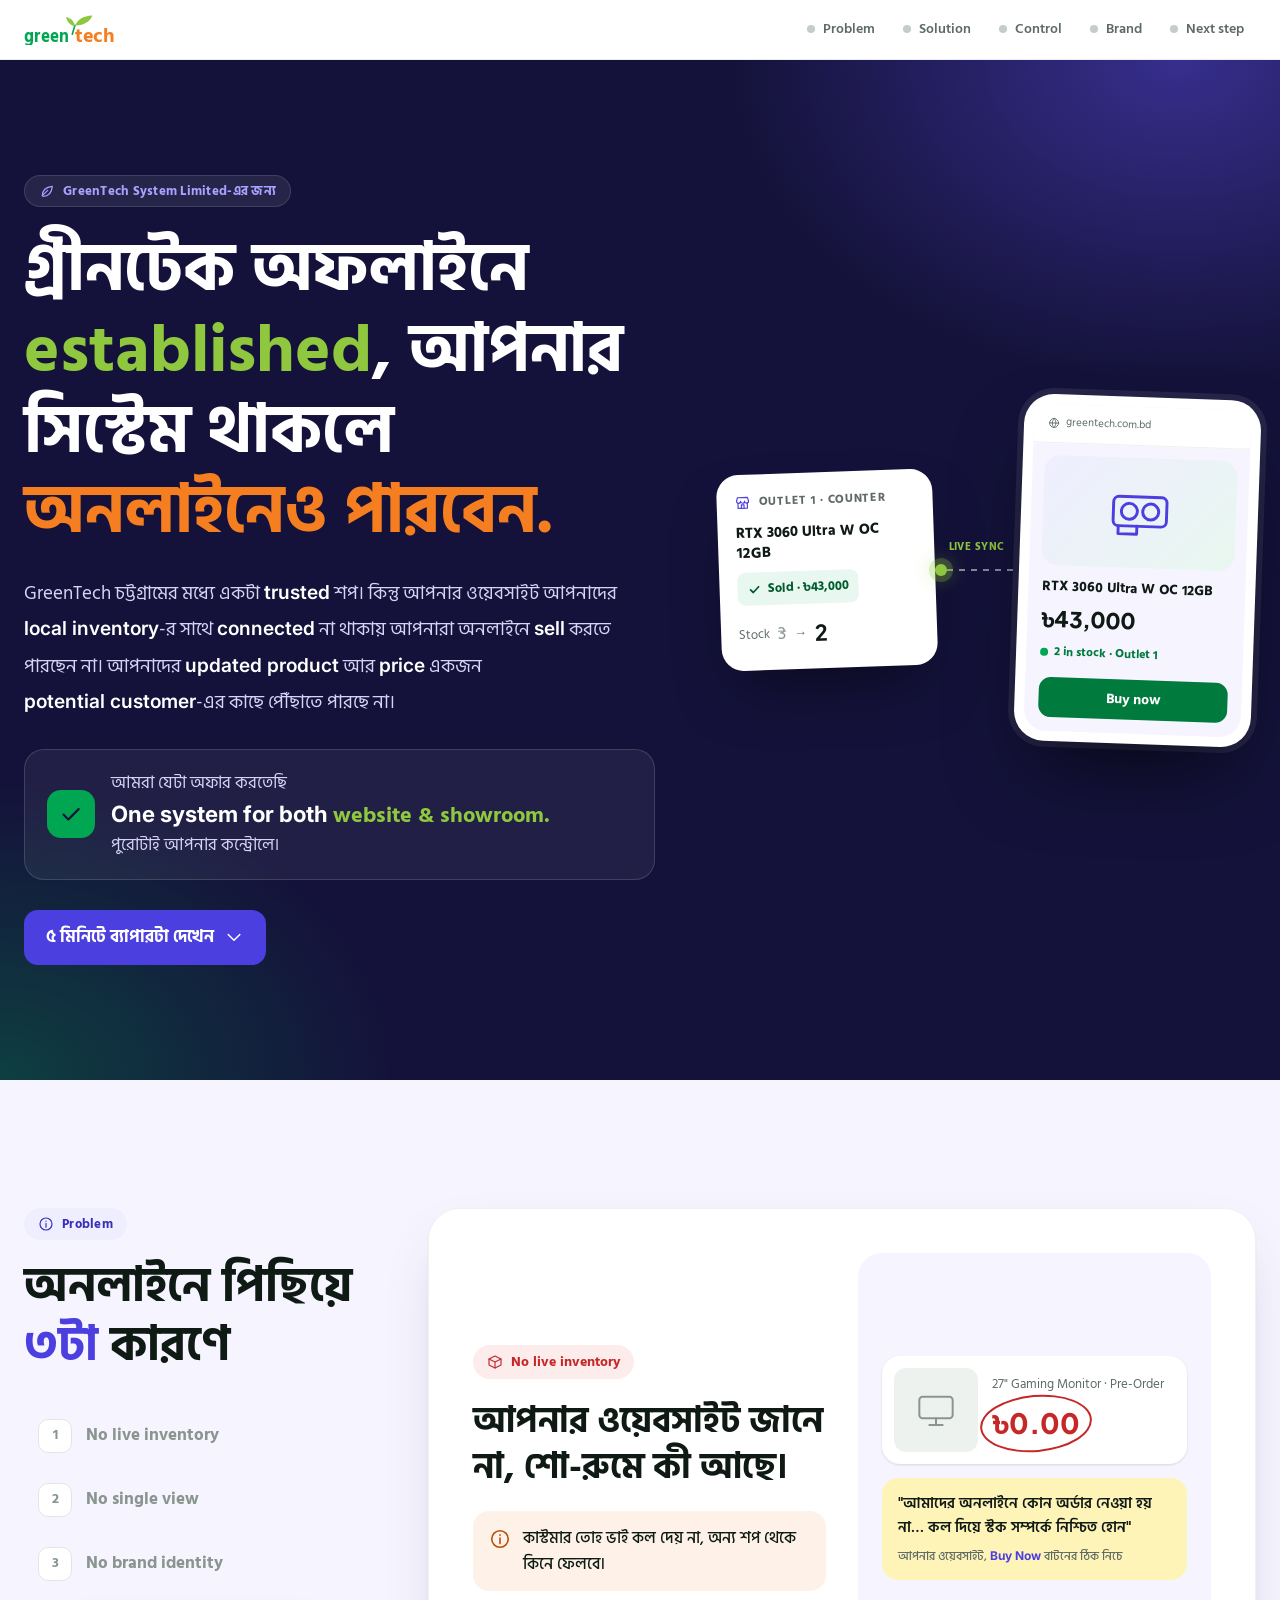
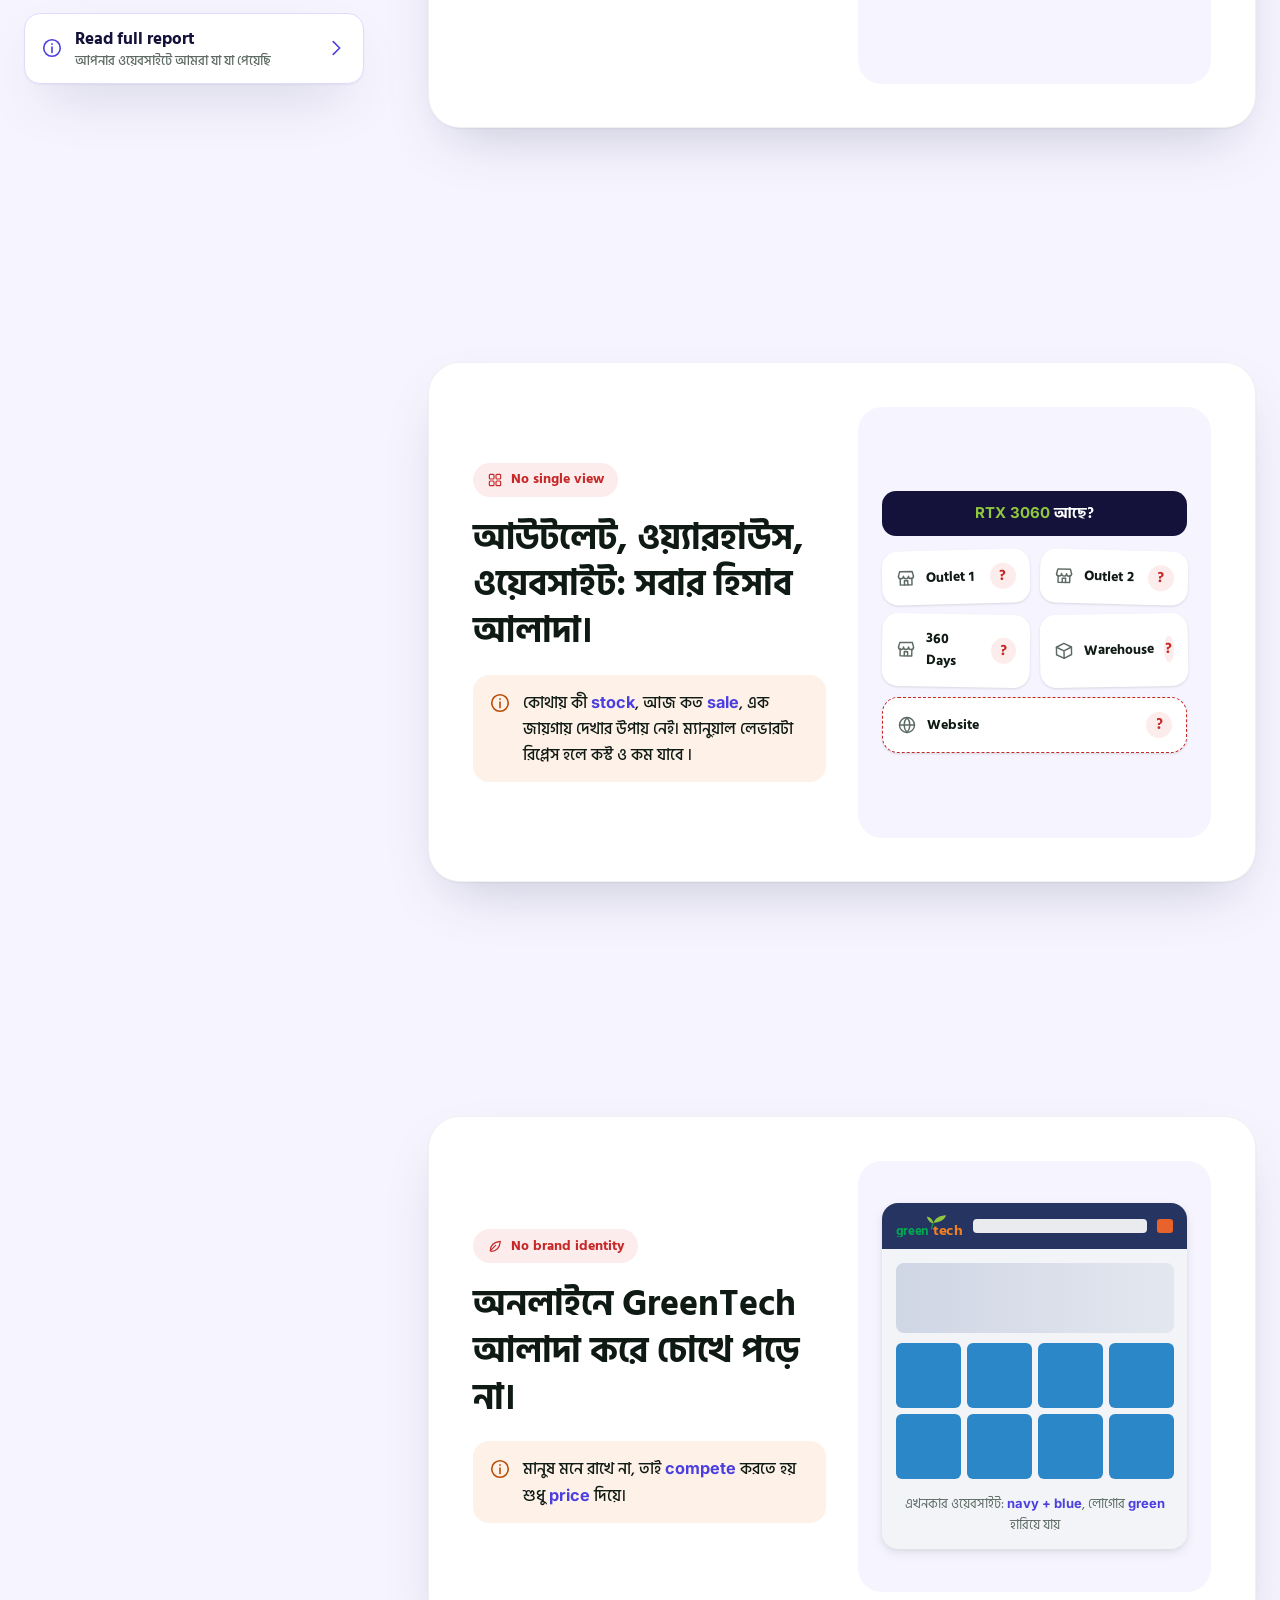
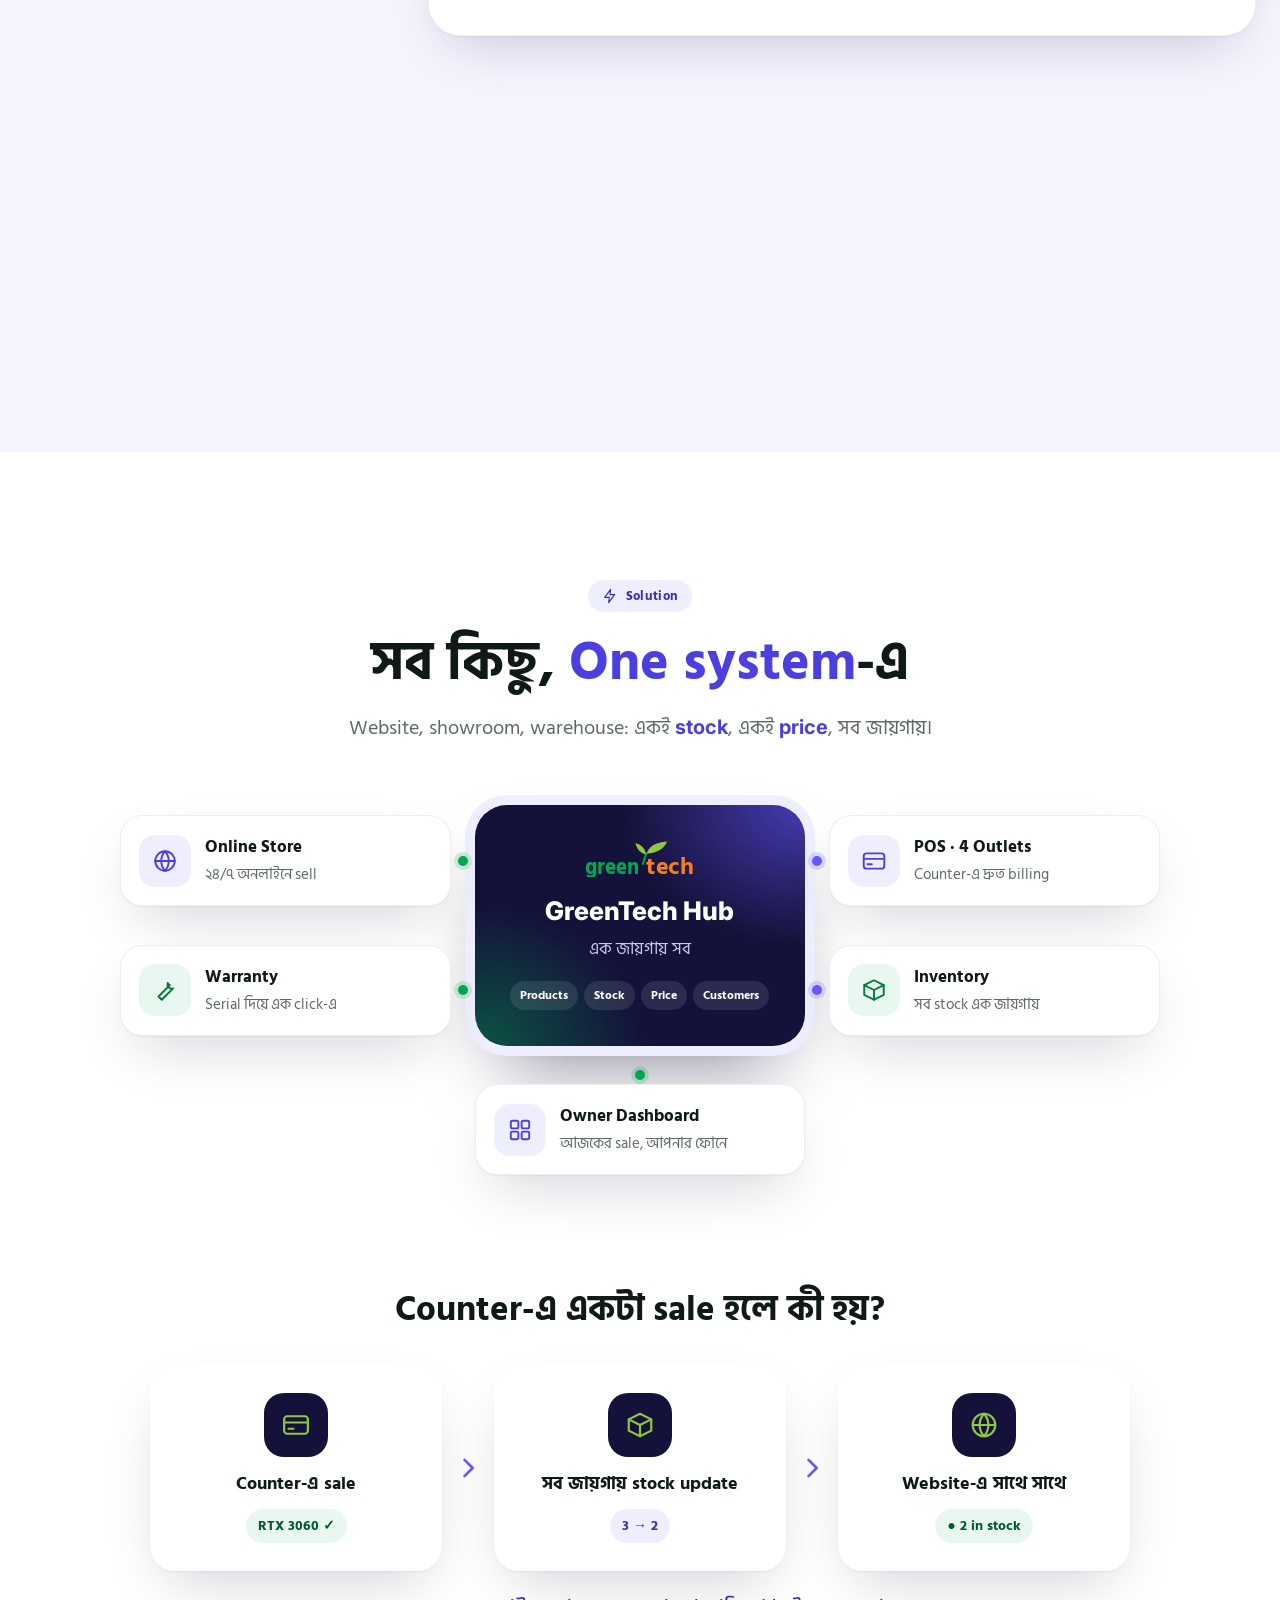
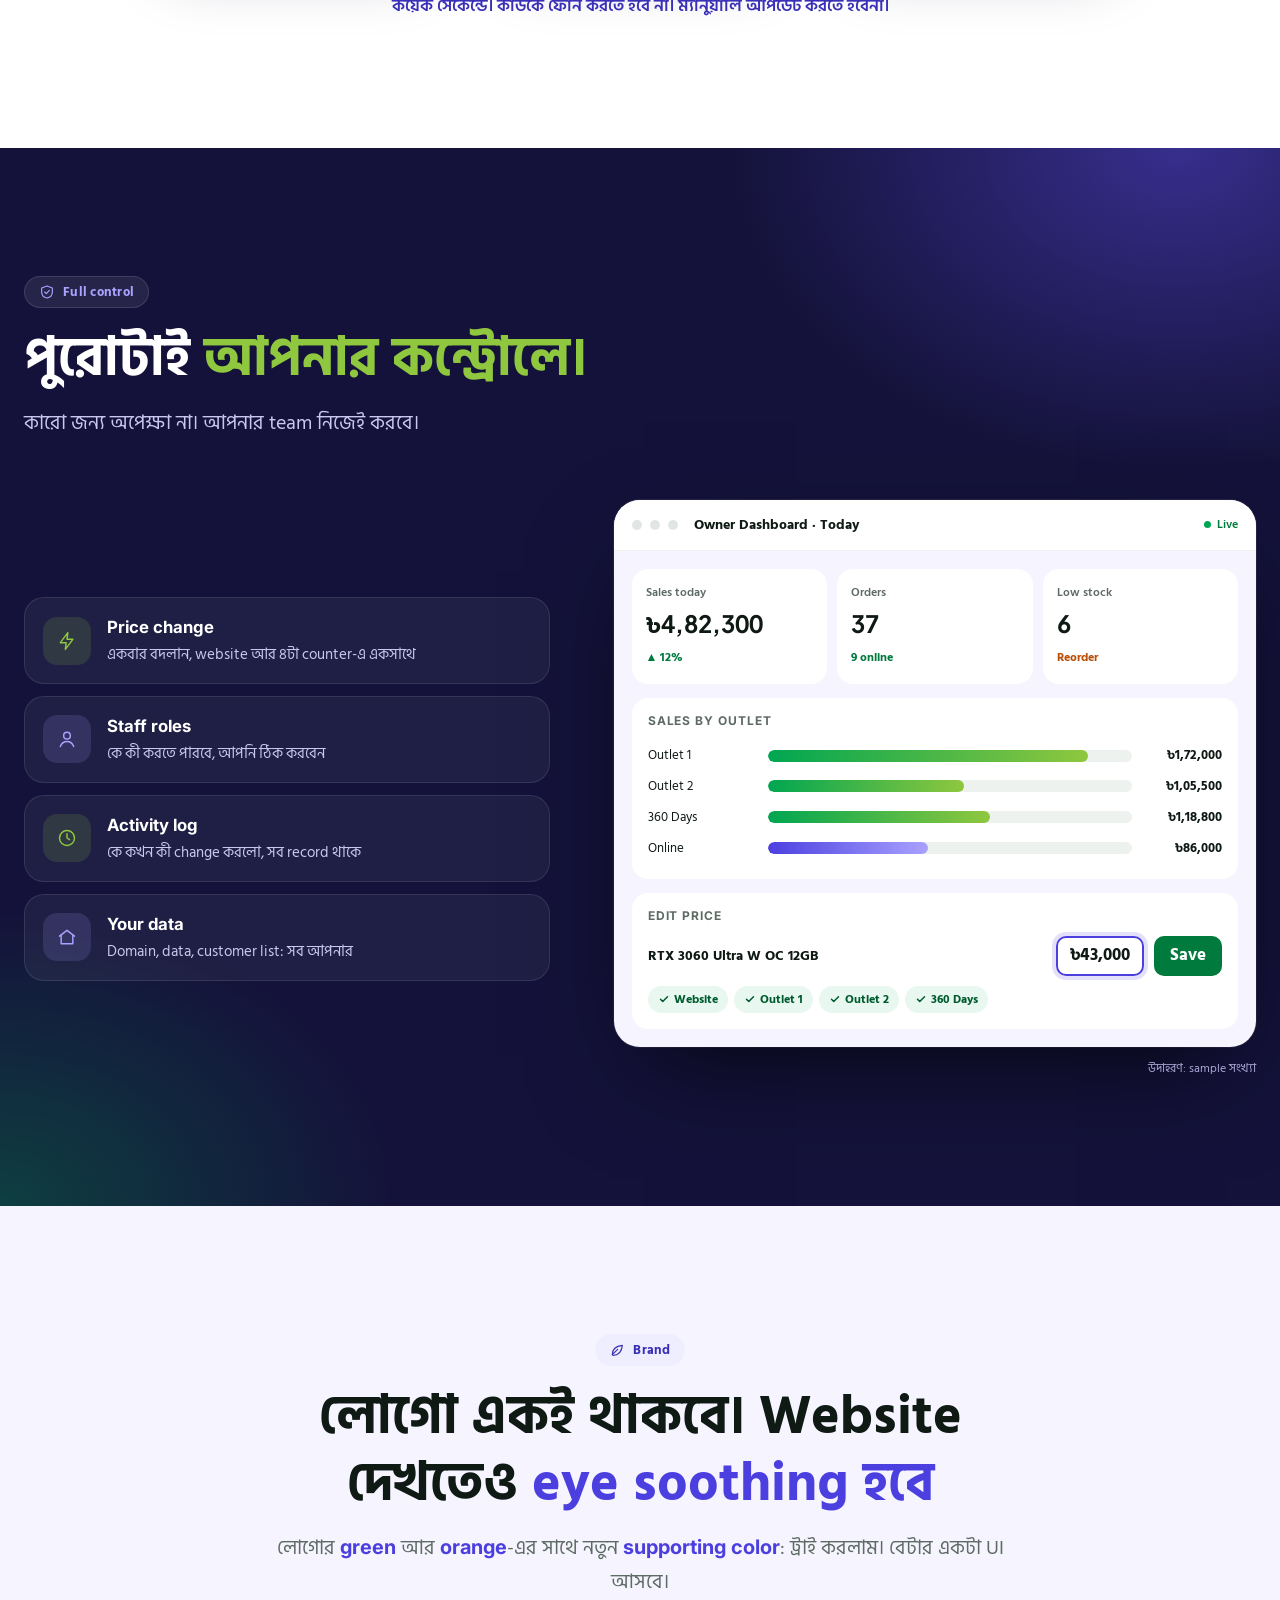
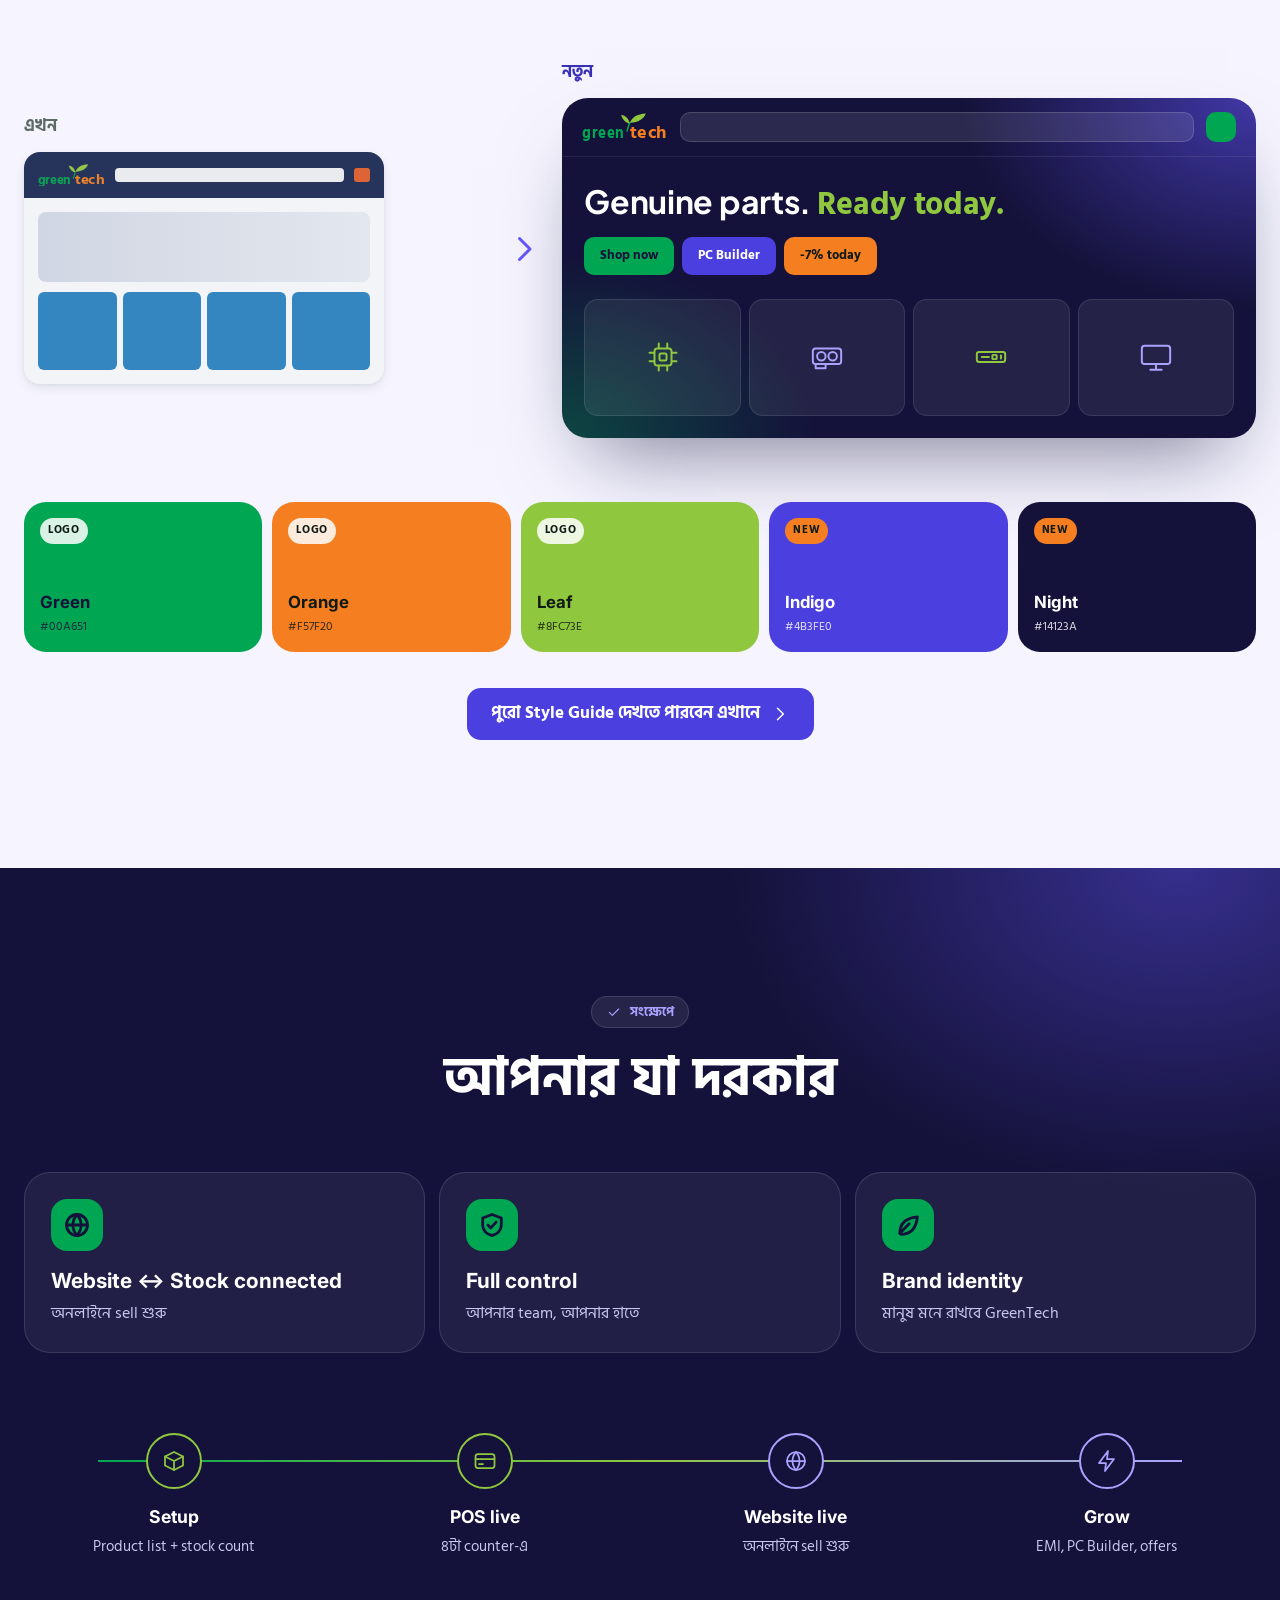
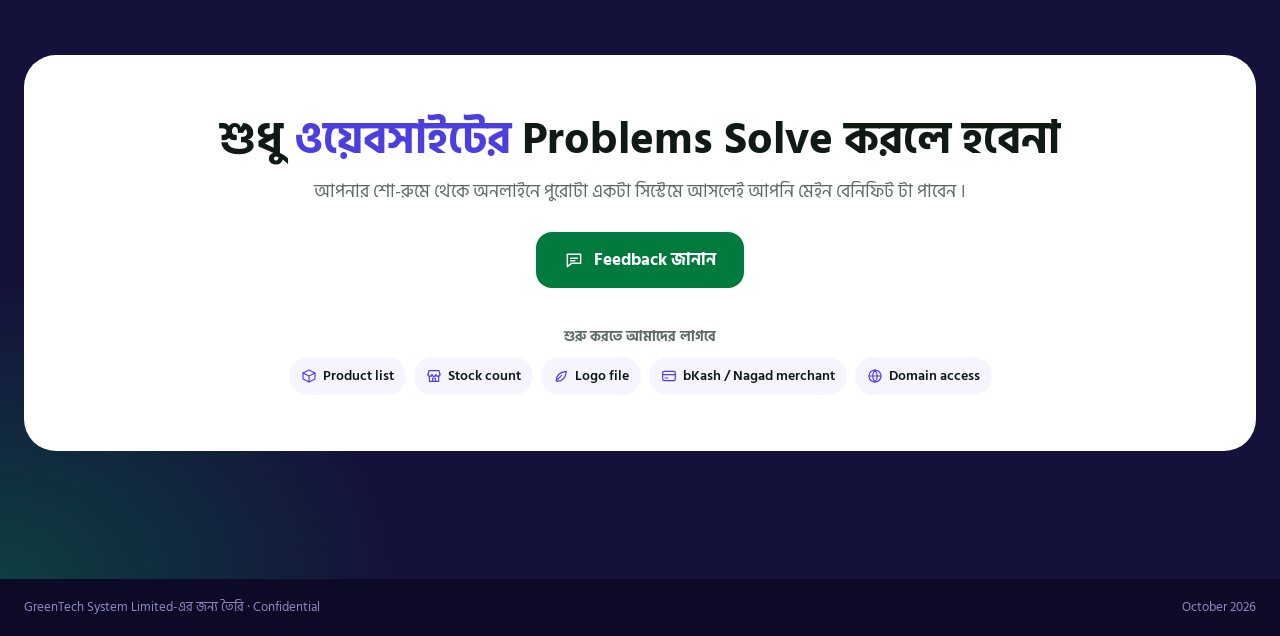
==== commit 0c52f361: "Add website audit report linked from the proposal - audit.html: plain client-facing audit of greente" ====
--- a/index.html
+++ b/index.html
@@ -175,6 +175,11 @@
               <li><i>2</i>No single view</li>
               <li><i>3</i>No brand identity</li>
             </ol>
+            <a href="audit.html" class="report-btn">
+              <svg class="ico"><use href="#i-info" /></svg>
+              <span>Read full report<small>আপনার ওয়েবসাইটে আমরা যা যা পেয়েছি</small></span>
+              <svg class="ico report-btn__arrow"><use href="#i-chev-r" /></svg>
+            </a>
           </div>
 
           <ol class="stack">
--- a/assets/css/proposal.css
+++ b/assets/css/proposal.css
@@ -408,3 +408,13 @@
   .v-bland__tiles i { aspect-ratio: 3 / 2; }
   .v-bland__cap { font-size: 12px; padding: 0 10px 10px; }
 }
+
+/* "Read full report" link in the pinned problem column */
+.report-btn { display: flex; align-items: center; gap: 12px; margin-top: 20px; padding: 14px 16px; border-radius: 16px; background: #fff; border: 1.5px solid var(--indigo-100); color: var(--night-900); box-shadow: var(--card-shadow); transition: border-color var(--dur), transform var(--dur); }
+.report-btn:hover { border-color: var(--indigo-600); transform: translateY(-1px); }
+.report-btn > .ico { flex: none; width: 22px; height: 22px; color: var(--indigo-600); }
+.report-btn span { flex: 1; font-weight: 700; line-height: 1.3; }
+.report-btn small { display: block; margin-top: 2px; font-family: var(--font-body); font-size: 13px; font-weight: 500; color: var(--ink-500); }
+.report-btn__arrow { color: var(--indigo-600); transition: transform var(--dur); }
+.report-btn:hover .report-btn__arrow { transform: translateX(3px); }
+@media (max-width: 900px) { .report-btn { margin: 16px 0 8px; } }
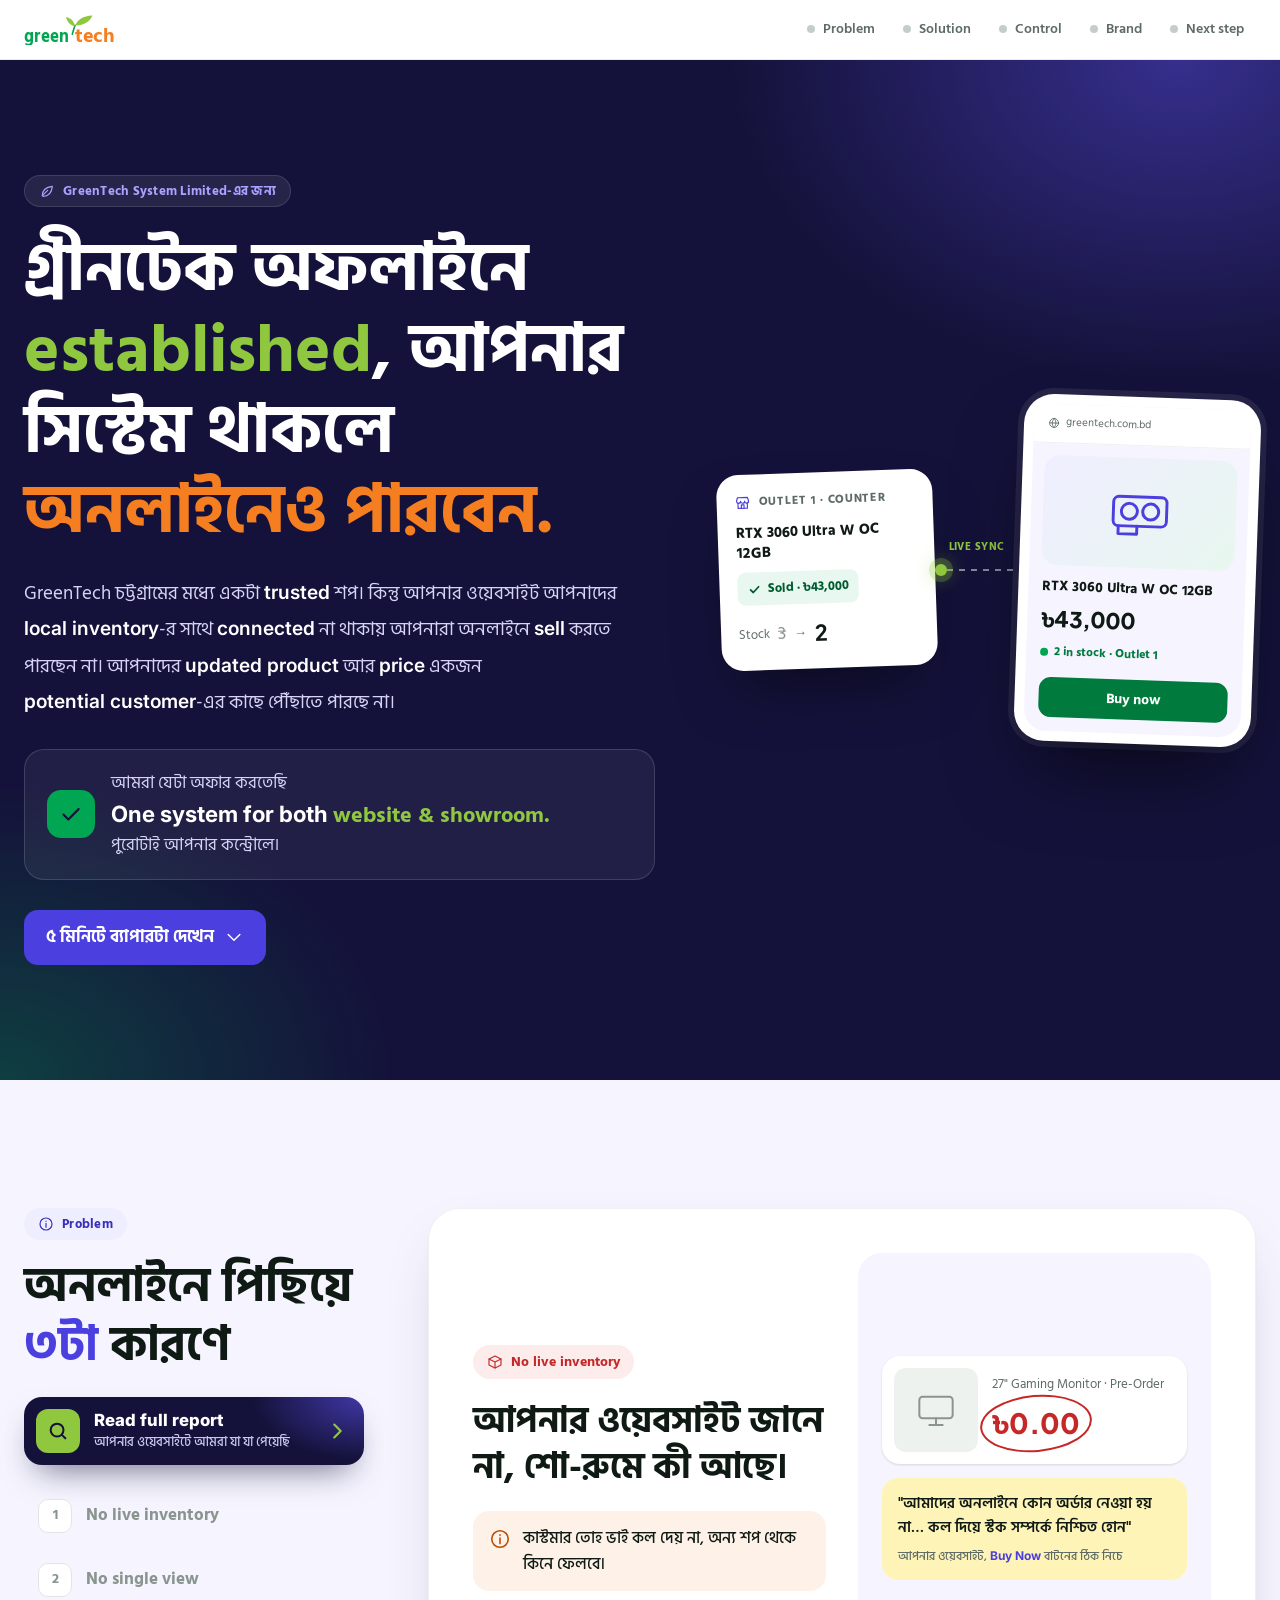
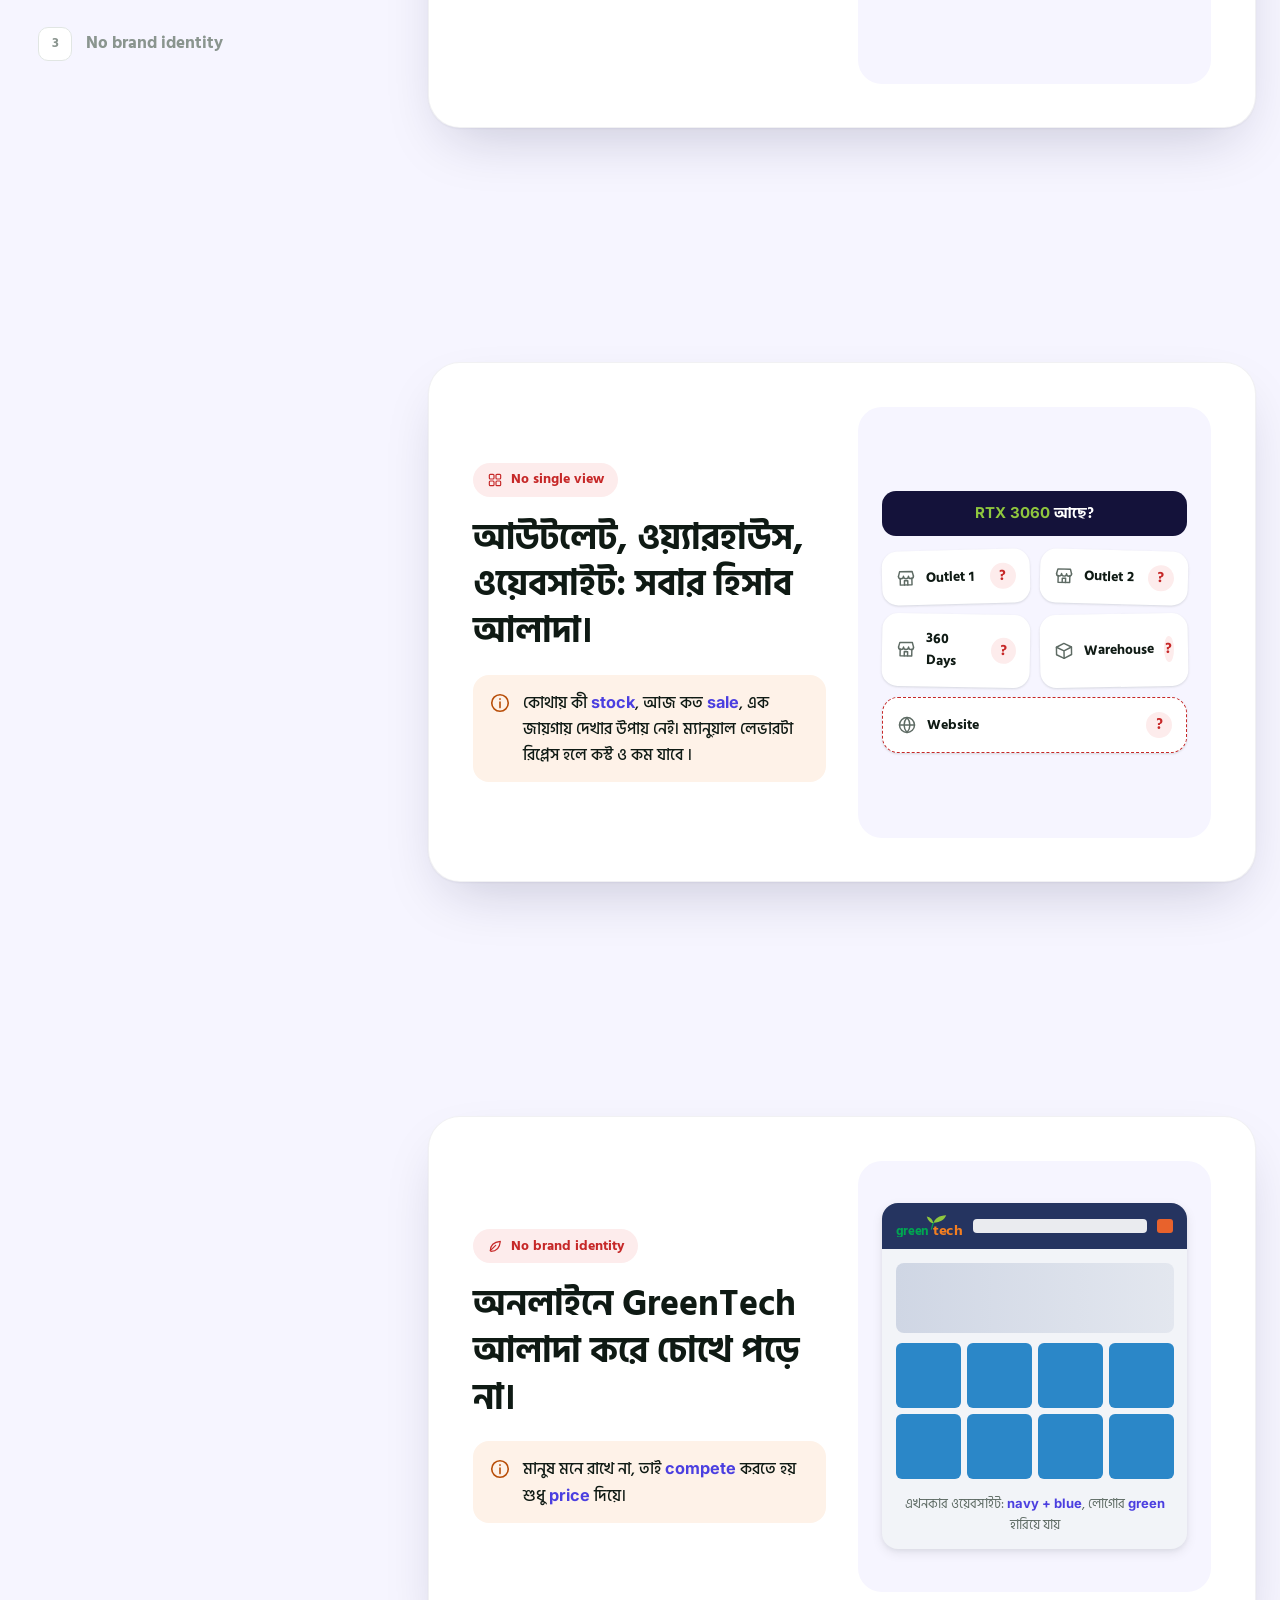
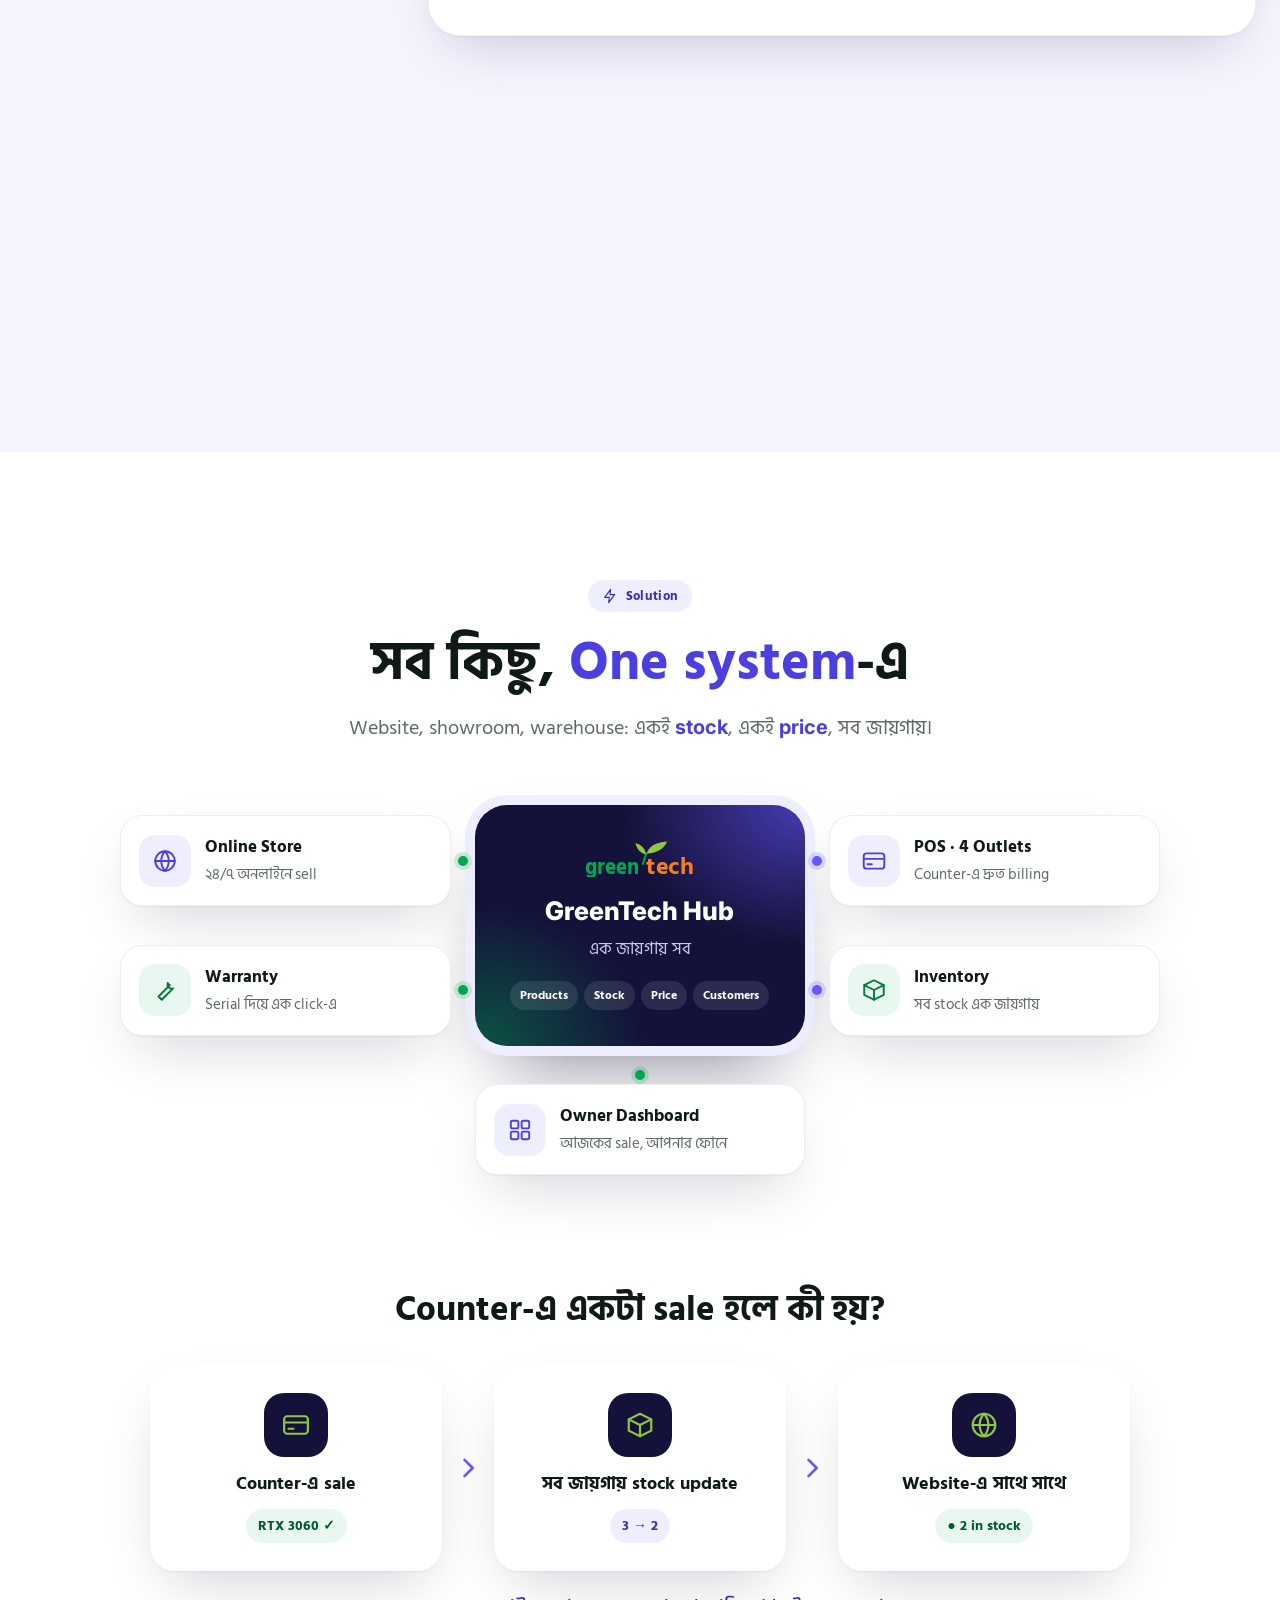
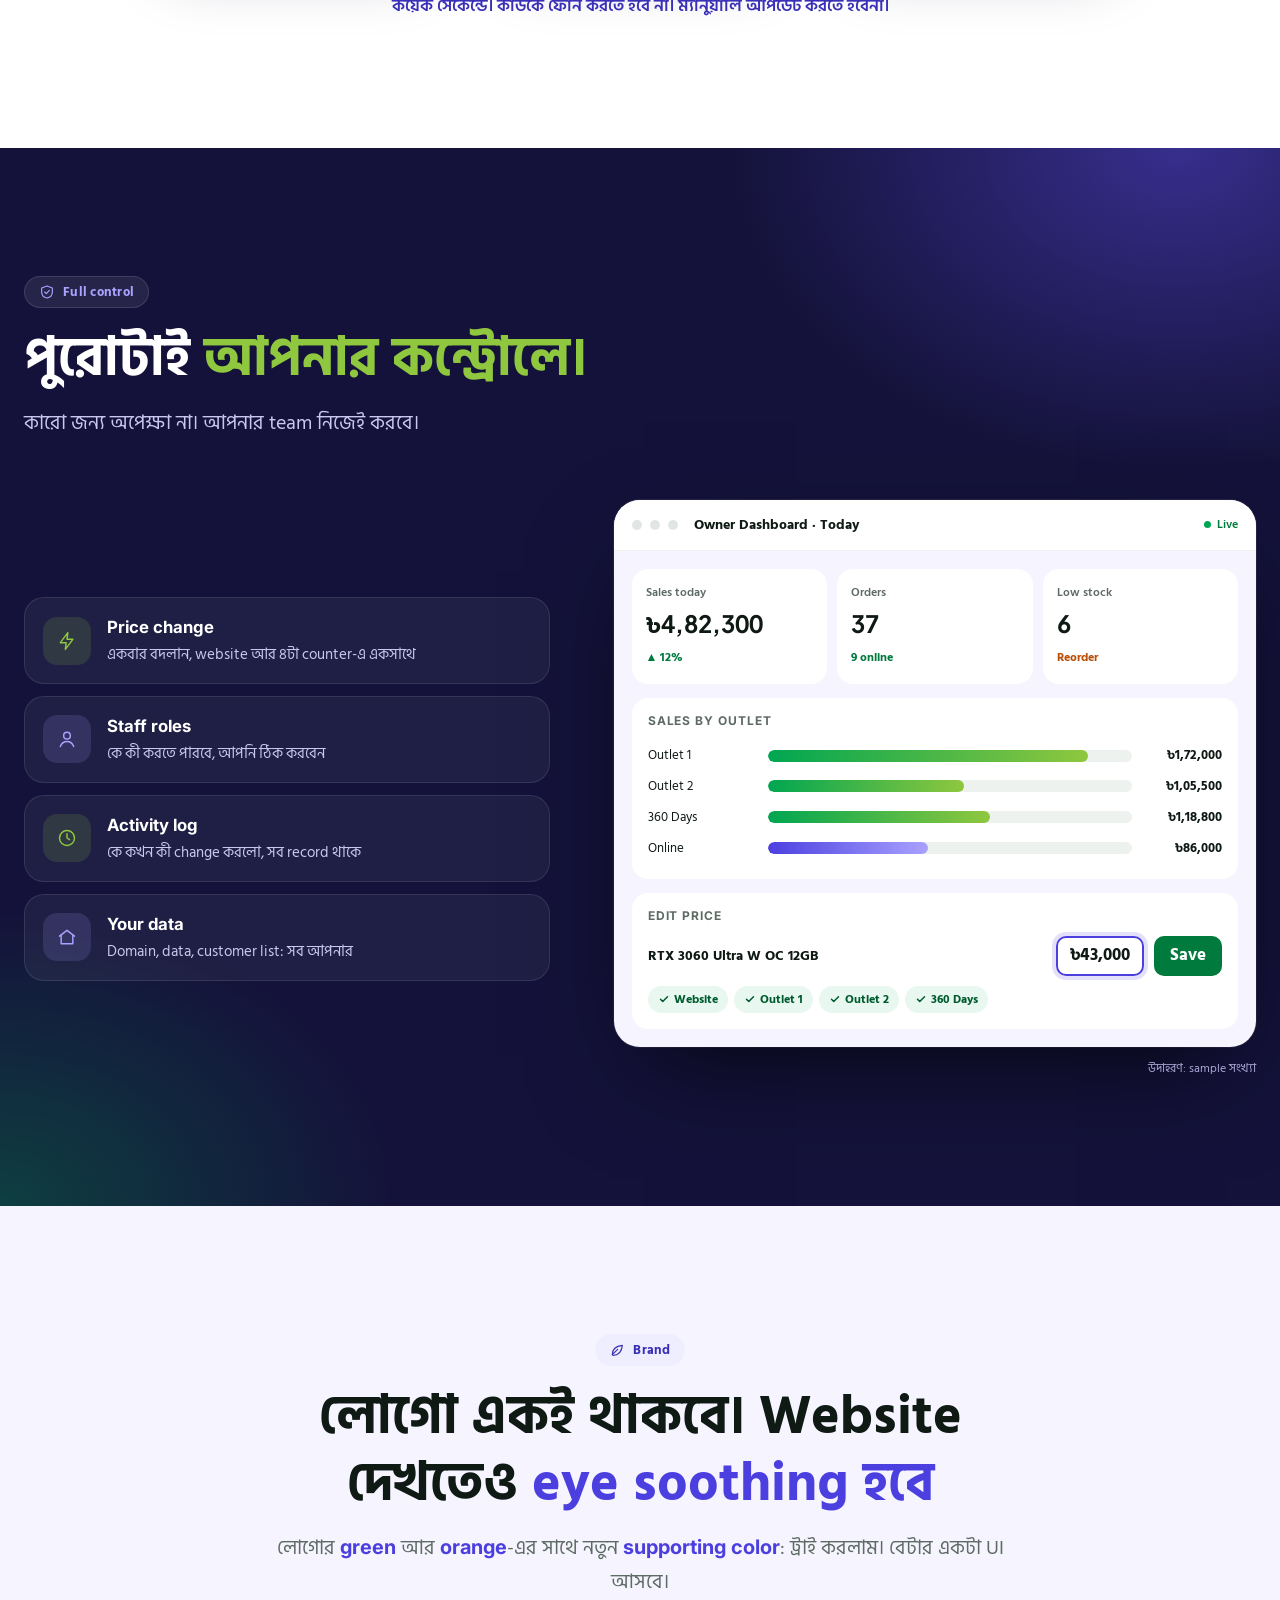
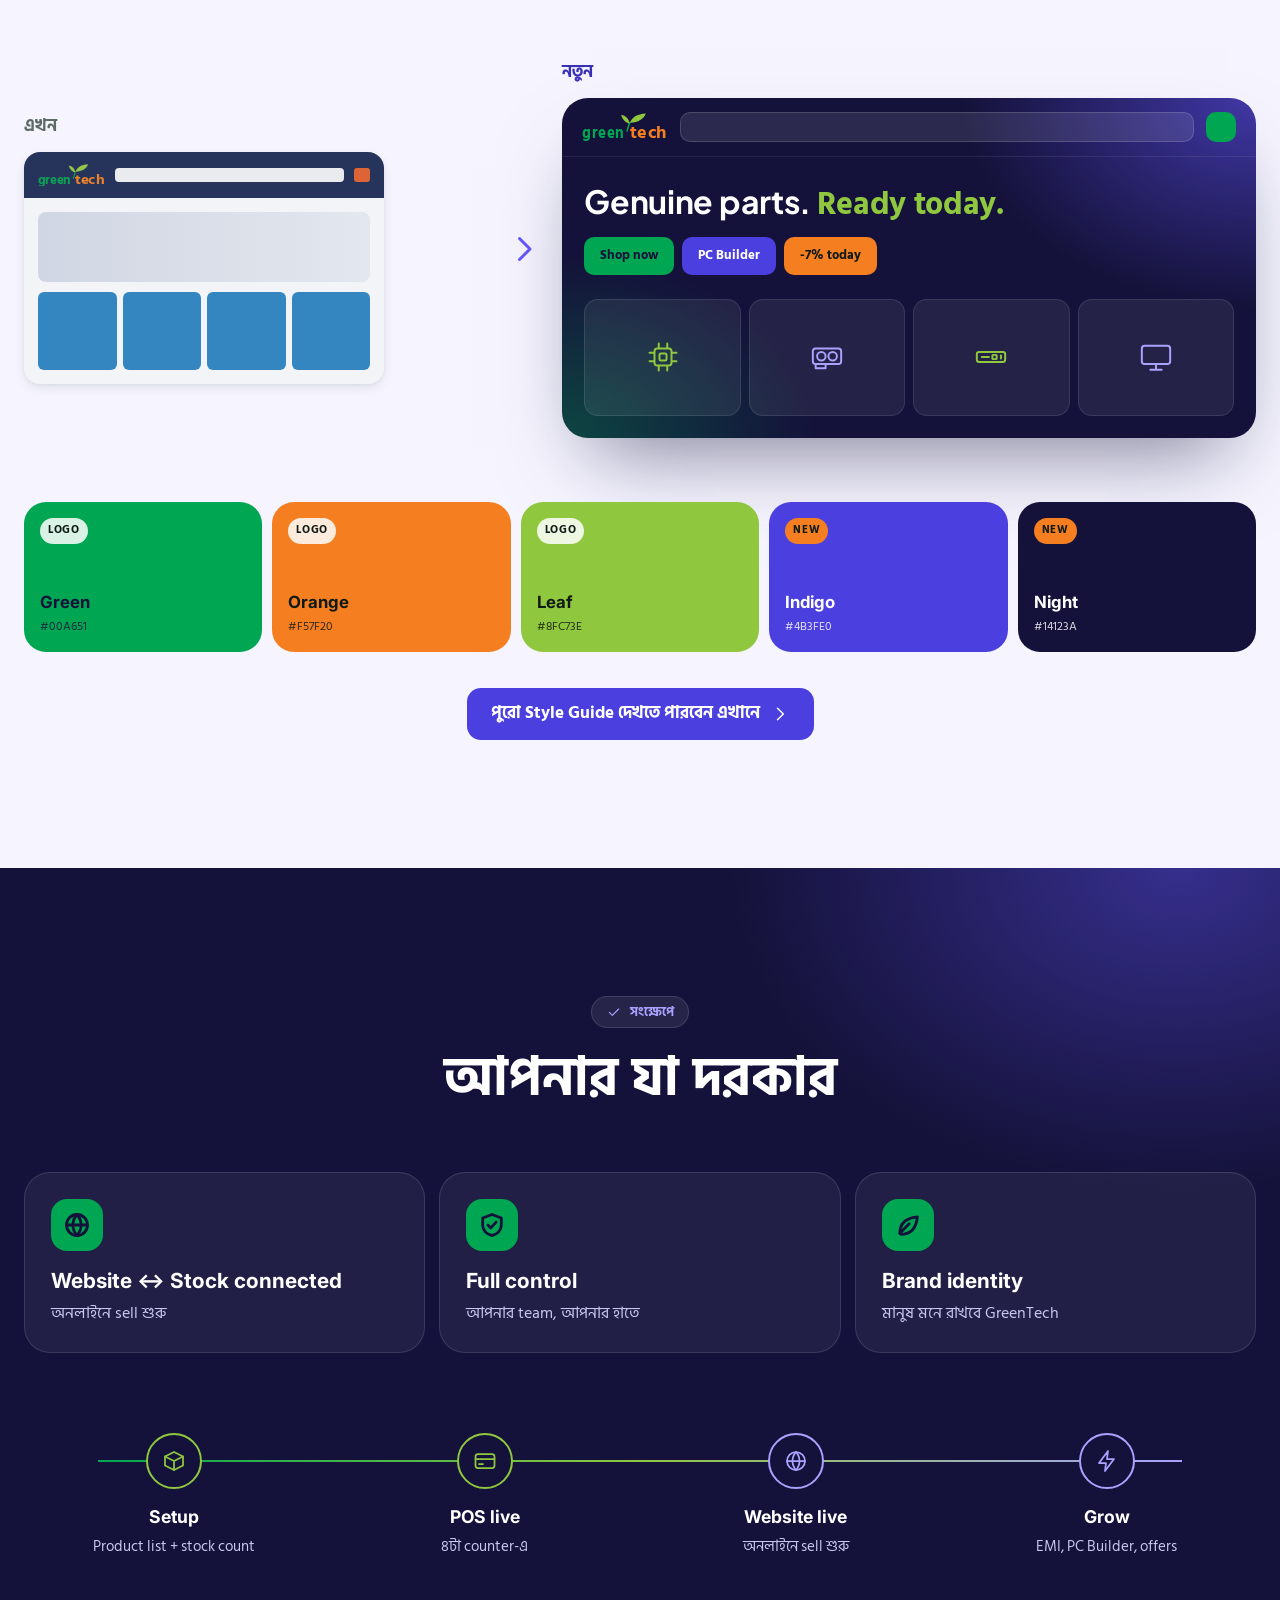
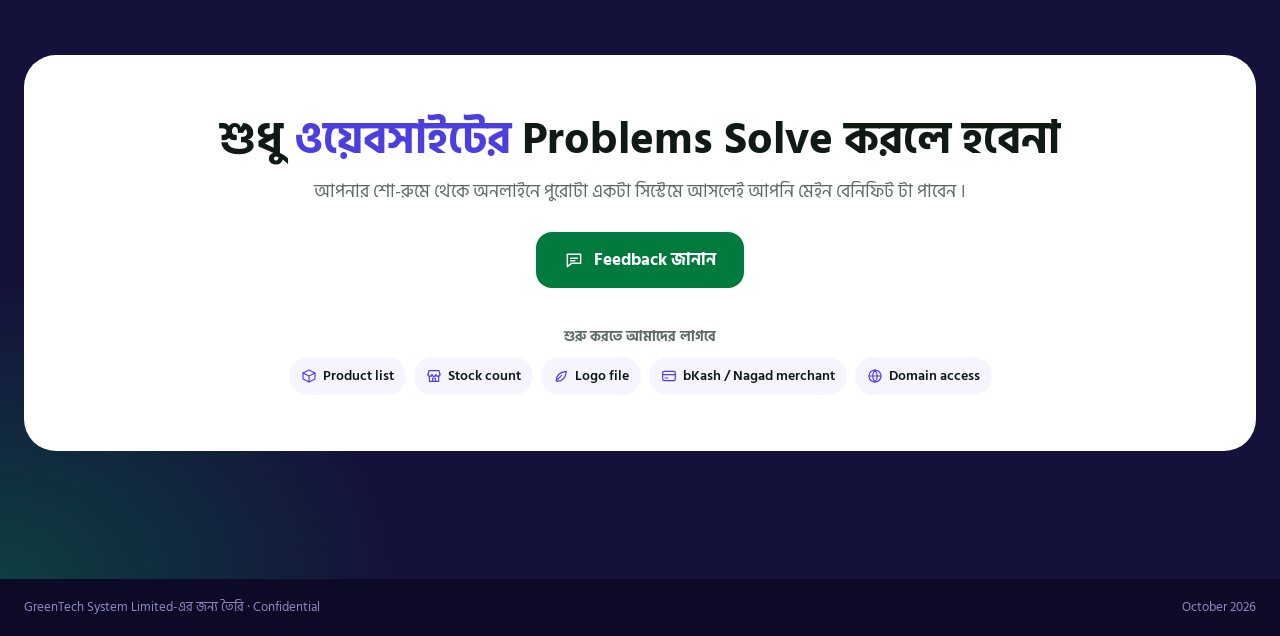
==== commit ad49f2a7: "Make "Read full report" button prominent - Move it under the problem heading so it never drops below" ====
--- a/index.html
+++ b/index.html
@@ -170,16 +170,16 @@
             <h2 id="prob-h">
               অনলাইনে পিছিয়ে <span class="kw">৩টা</span> কারণে
             </h2>
+            <a href="audit.html" class="report-btn">
+              <span class="report-btn__icon"><svg class="ico"><use href="#i-search" /></svg></span>
+              <span class="report-btn__text">Read full report<small>আপনার ওয়েবসাইটে আমরা যা যা পেয়েছি</small></span>
+              <svg class="ico report-btn__arrow"><use href="#i-chev-r" /></svg>
+            </a>
             <ol class="steps" aria-hidden="true">
               <li><i>1</i>No live inventory</li>
               <li><i>2</i>No single view</li>
               <li><i>3</i>No brand identity</li>
             </ol>
-            <a href="audit.html" class="report-btn">
-              <svg class="ico"><use href="#i-info" /></svg>
-              <span>Read full report<small>আপনার ওয়েবসাইটে আমরা যা যা পেয়েছি</small></span>
-              <svg class="ico report-btn__arrow"><use href="#i-chev-r" /></svg>
-            </a>
           </div>
 
           <ol class="stack">
--- a/assets/css/proposal.css
+++ b/assets/css/proposal.css
@@ -409,12 +409,17 @@
   .v-bland__cap { font-size: 12px; padding: 0 10px 10px; }
 }
 
-/* "Read full report" link in the pinned problem column */
-.report-btn { display: flex; align-items: center; gap: 12px; margin-top: 20px; padding: 14px 16px; border-radius: 16px; background: #fff; border: 1.5px solid var(--indigo-100); color: var(--night-900); box-shadow: var(--card-shadow); transition: border-color var(--dur), transform var(--dur); }
-.report-btn:hover { border-color: var(--indigo-600); transform: translateY(-1px); }
-.report-btn > .ico { flex: none; width: 22px; height: 22px; color: var(--indigo-600); }
-.report-btn span { flex: 1; font-weight: 700; line-height: 1.3; }
-.report-btn small { display: block; margin-top: 2px; font-family: var(--font-body); font-size: 13px; font-weight: 500; color: var(--ink-500); }
-.report-btn__arrow { color: var(--indigo-600); transition: transform var(--dur); }
-.report-btn:hover .report-btn__arrow { transform: translateX(3px); }
-@media (max-width: 900px) { .report-btn { margin: 16px 0 8px; } }
+/* "Read full report" button in the pinned problem column */
+.report-btn { display: flex; align-items: center; gap: 14px; margin-top: 22px; padding: 12px 16px 12px 12px; border-radius: 18px; color: #fff;
+  background: radial-gradient(160px 90px at 100% 0%, rgba(102,86,255,.55), transparent 70%), var(--night-900);
+  box-shadow: 0 16px 34px -14px rgba(20,18,58,.65); transition: transform var(--dur), box-shadow var(--dur); }
+.report-btn:hover { transform: translateY(-2px); box-shadow: 0 22px 40px -14px rgba(20,18,58,.75); }
+.report-btn:focus-visible { outline: 3px solid var(--orange-500); outline-offset: 3px; }
+.report-btn__icon { flex: none; display: grid; place-items: center; width: 44px; height: 44px; border-radius: 12px; background: var(--leaf-500); color: var(--night-900); }
+.report-btn__icon .ico { width: 22px; height: 22px; stroke-width: 2.2; }
+.report-btn__text { flex: 1; font-family: var(--font-body); font-size: 1.05rem; font-weight: 800; line-height: 1.25; }
+.report-btn__text small { display: block; margin-top: 3px; font-size: 13px; font-weight: 500; color: #C9C6F0; }
+.report-btn__arrow { flex: none; width: 22px; height: 22px; color: var(--leaf-500); stroke-width: 2.4; transition: transform var(--dur); }
+.report-btn:hover .report-btn__arrow { transform: translateX(4px); }
+.steps { margin-top: 22px; }
+@media (max-width: 900px) { .report-btn { margin: 18px 0 6px; } }
